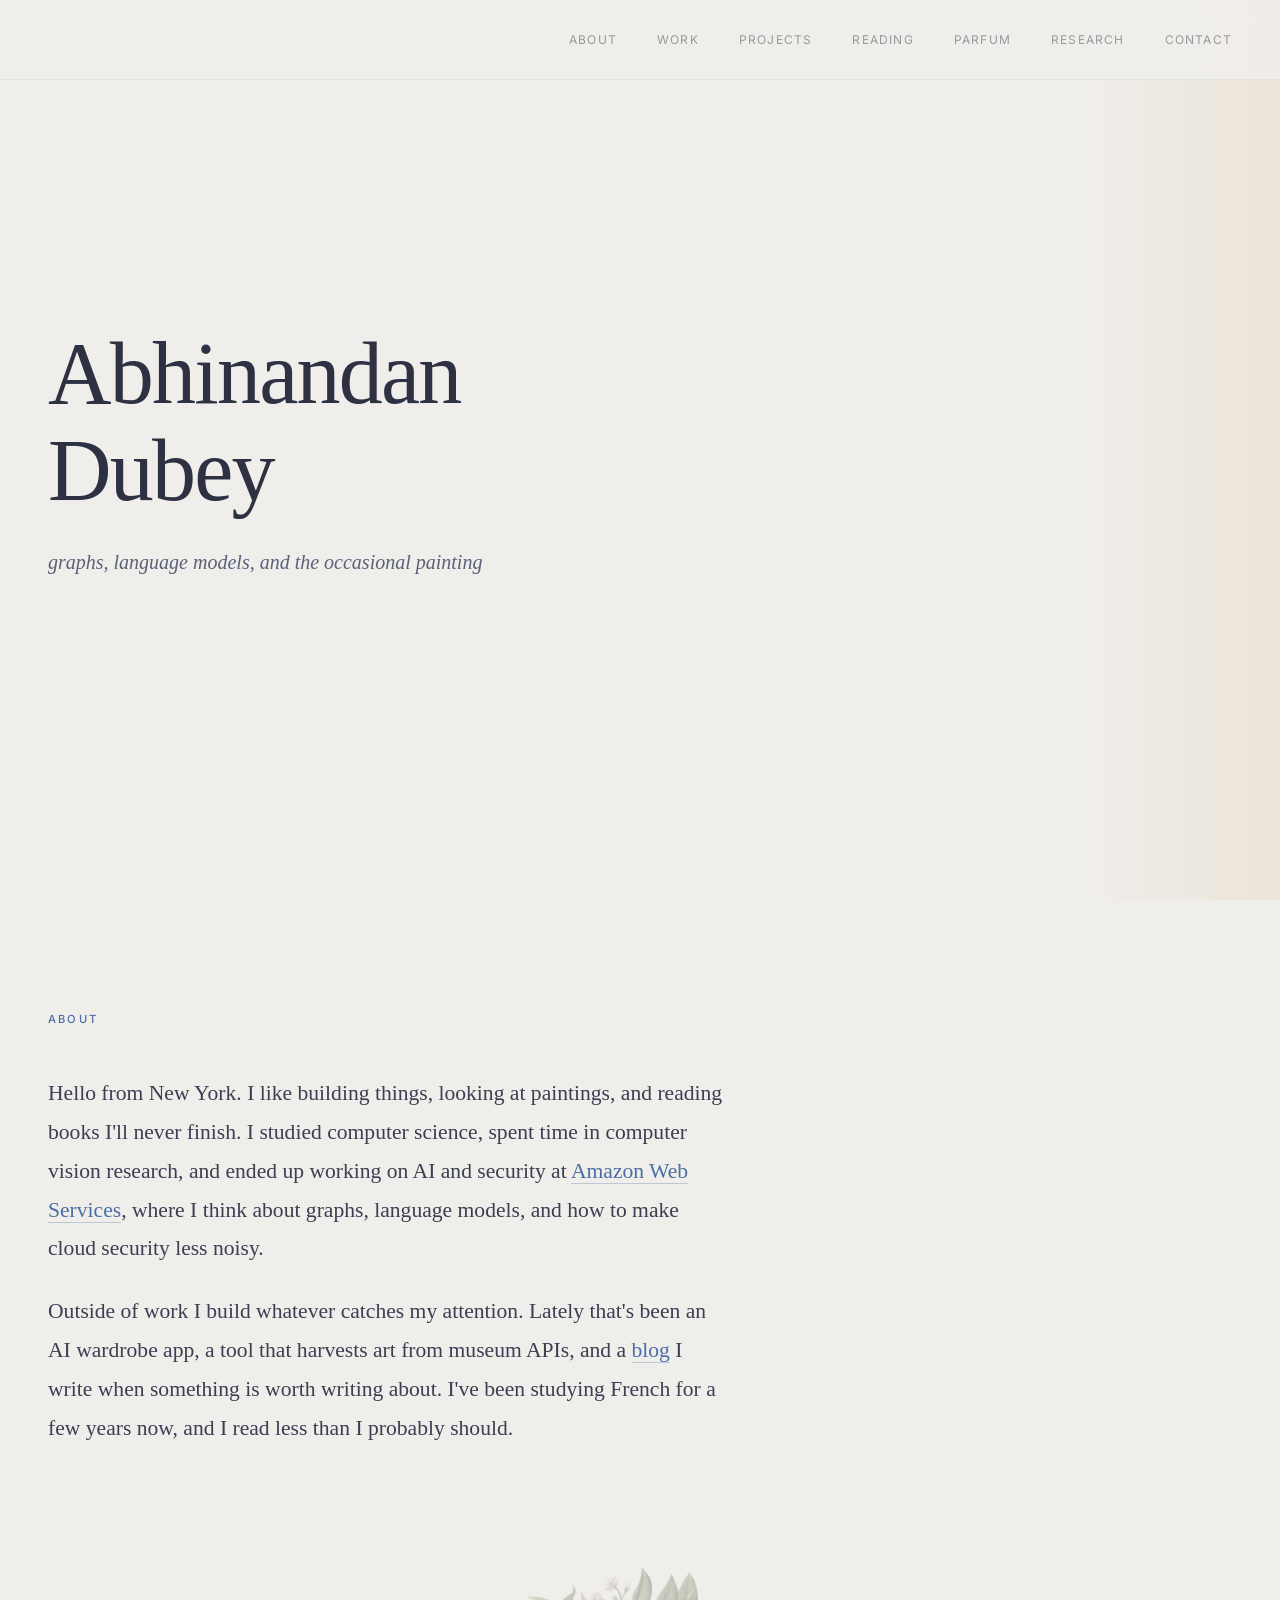
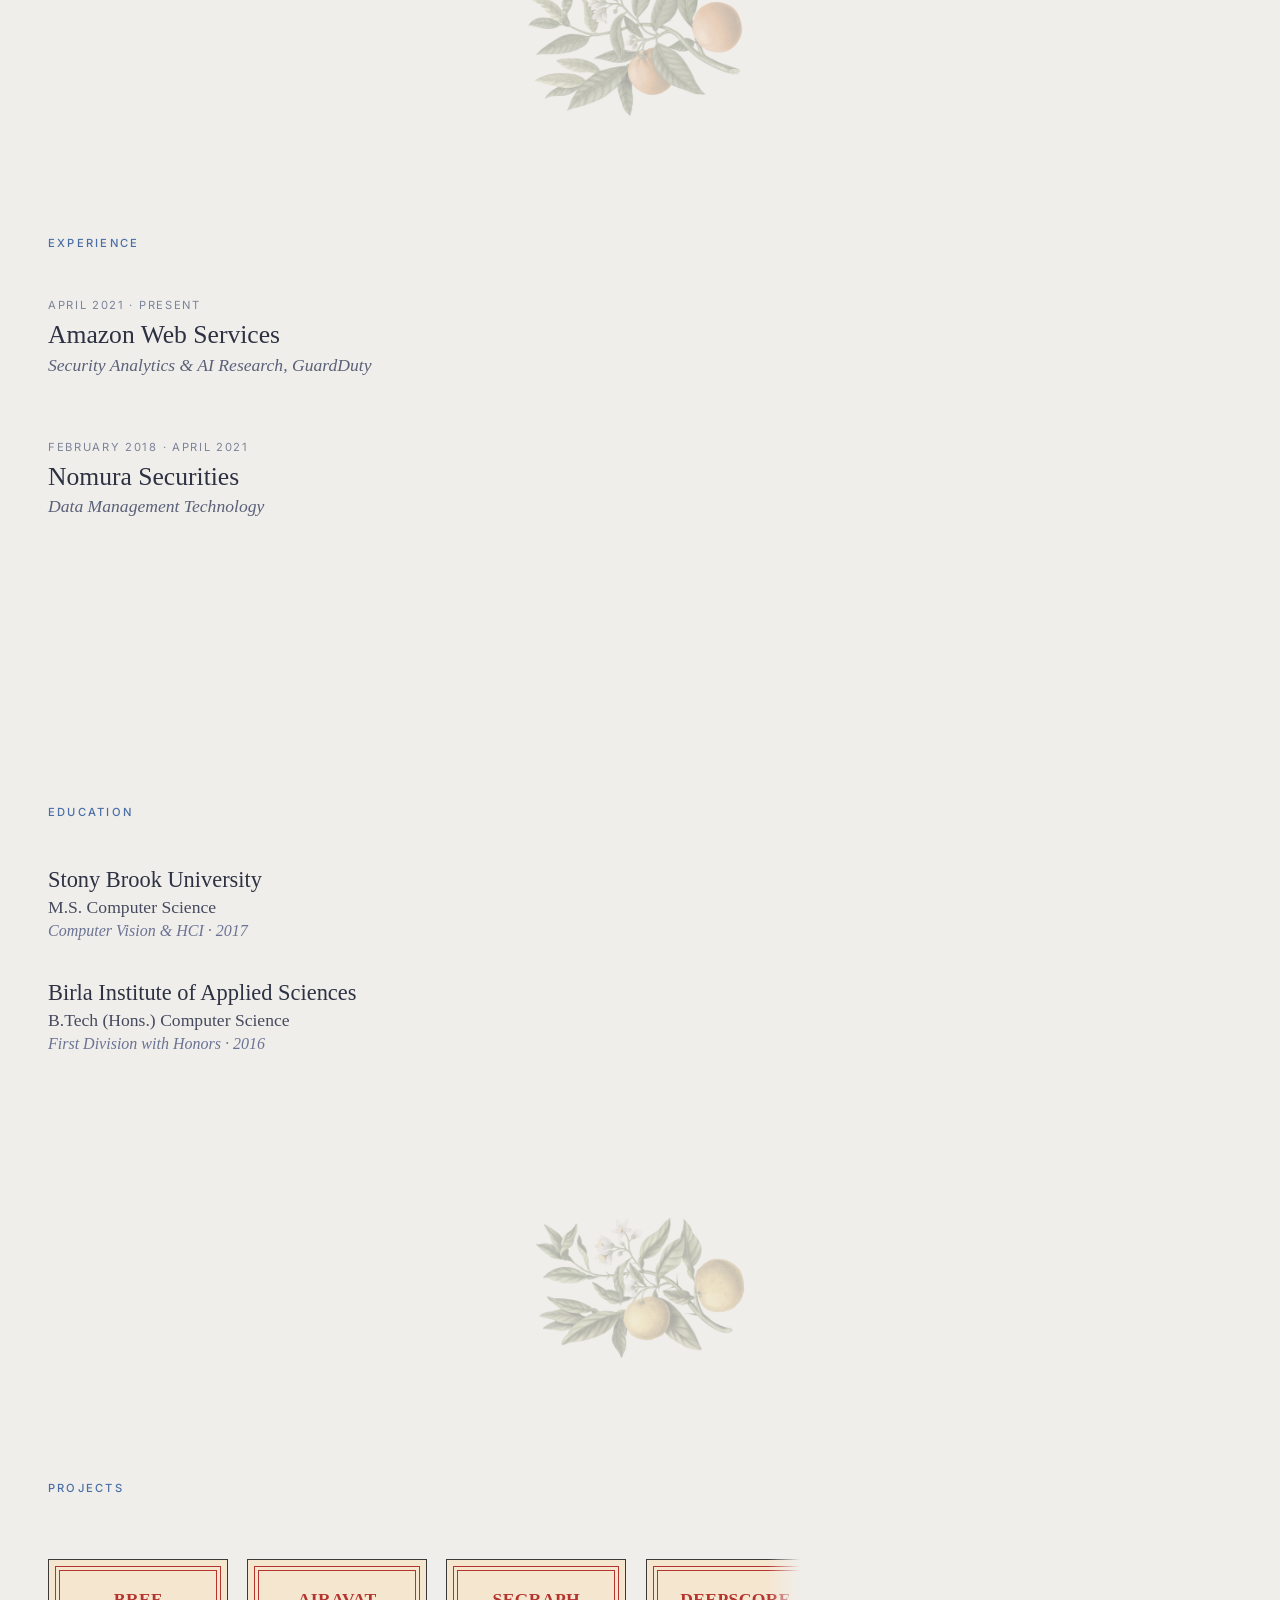
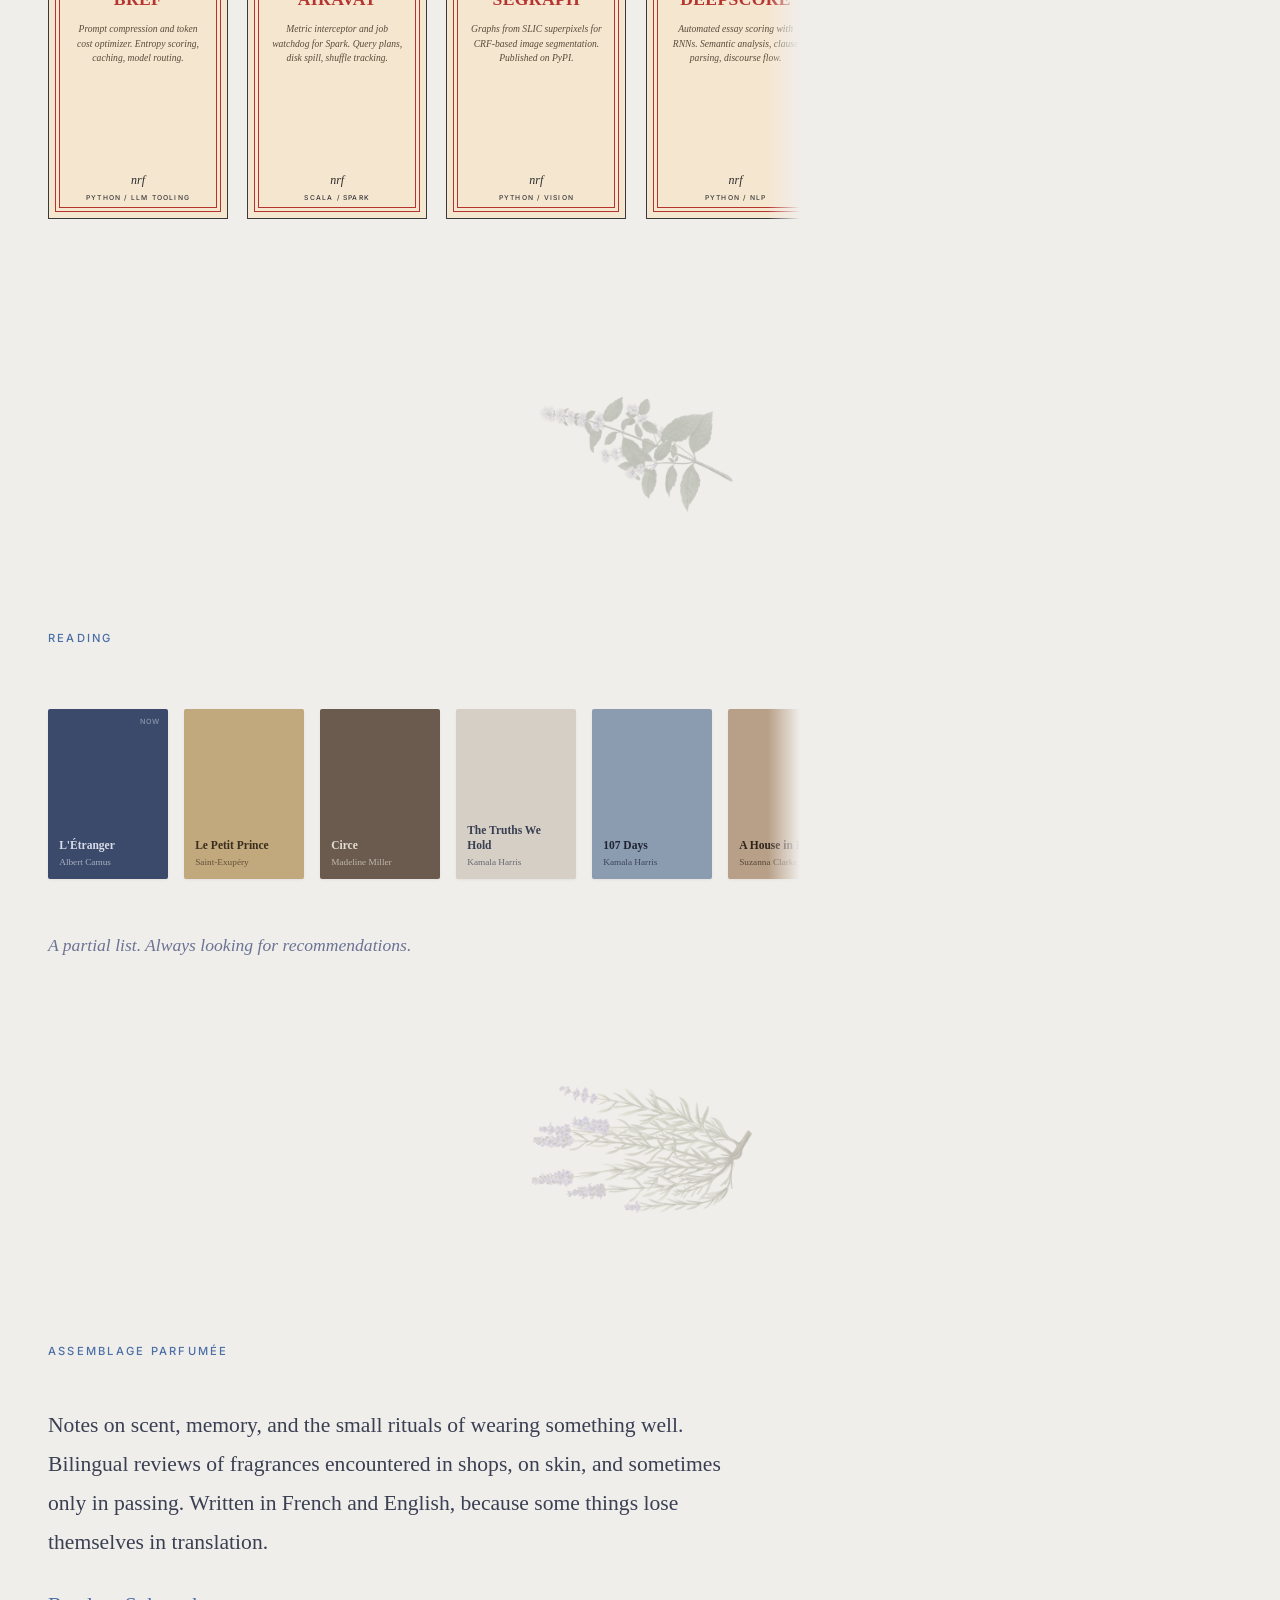
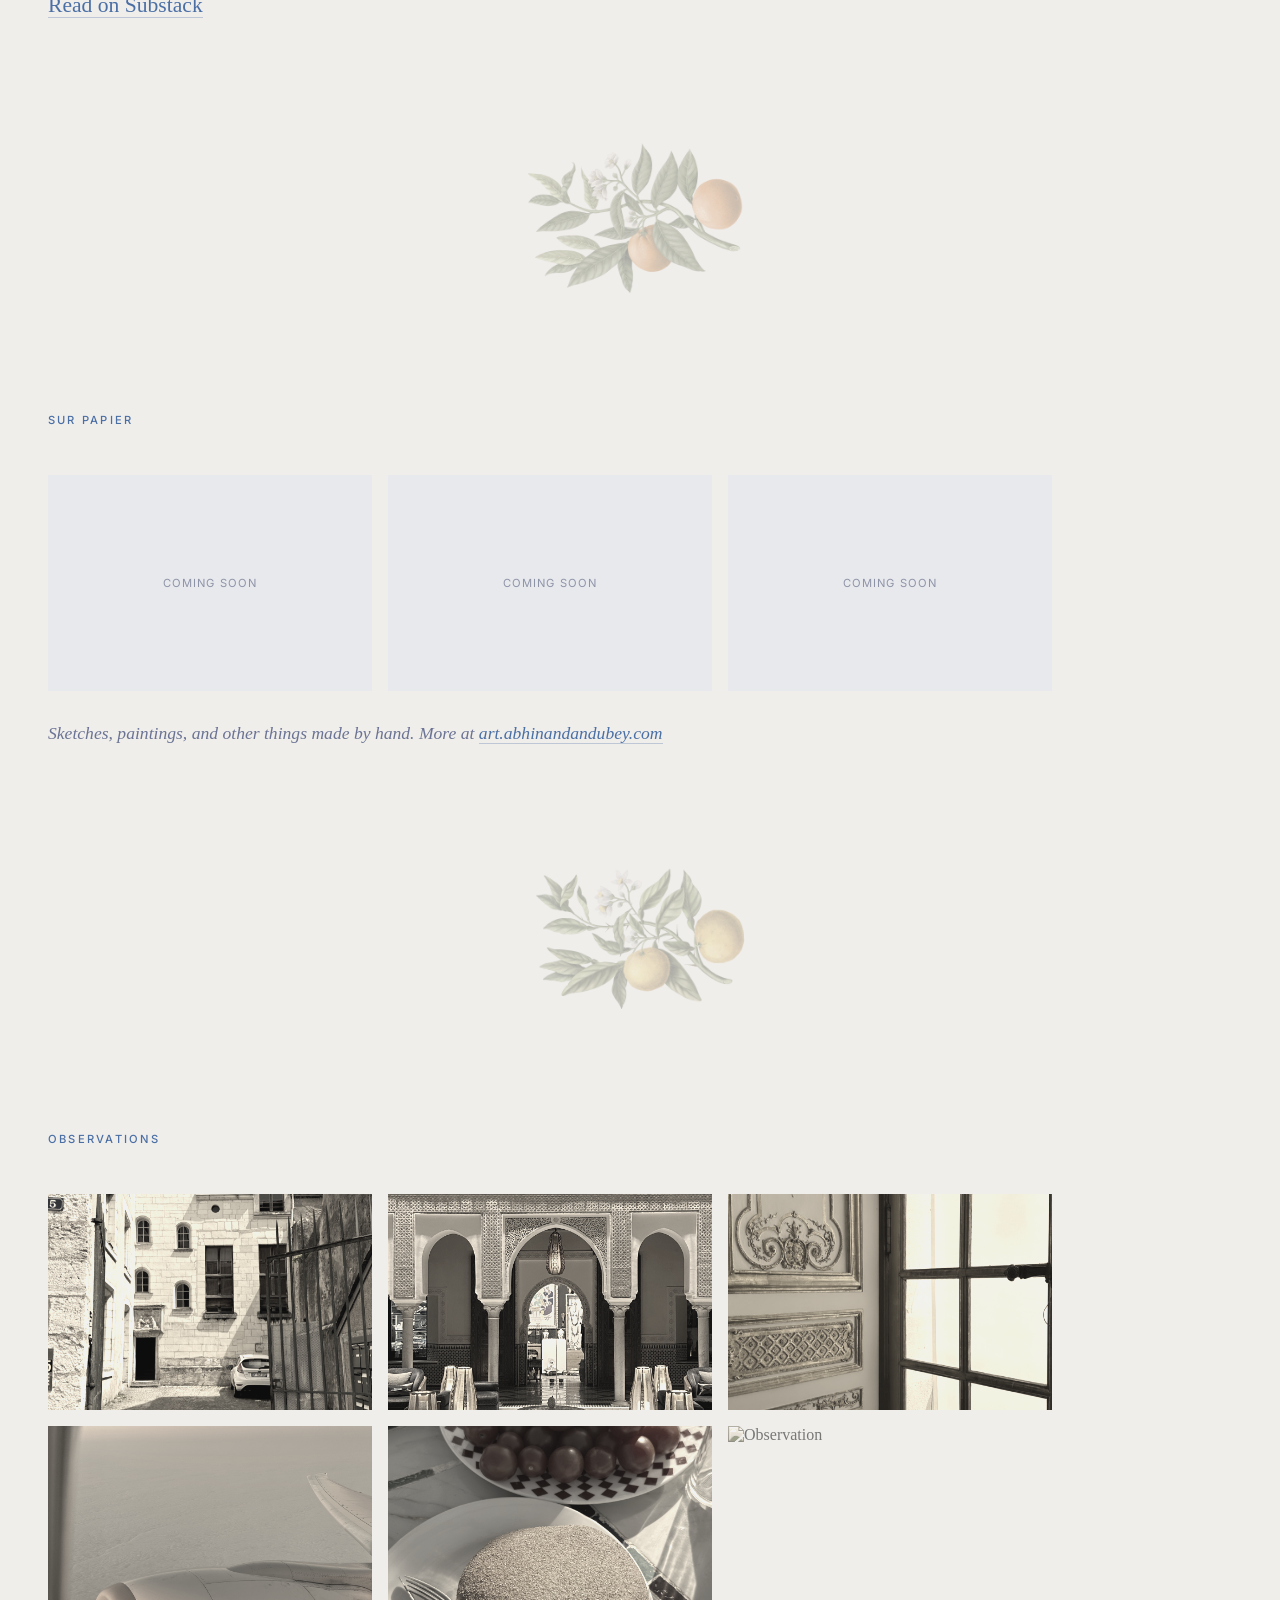
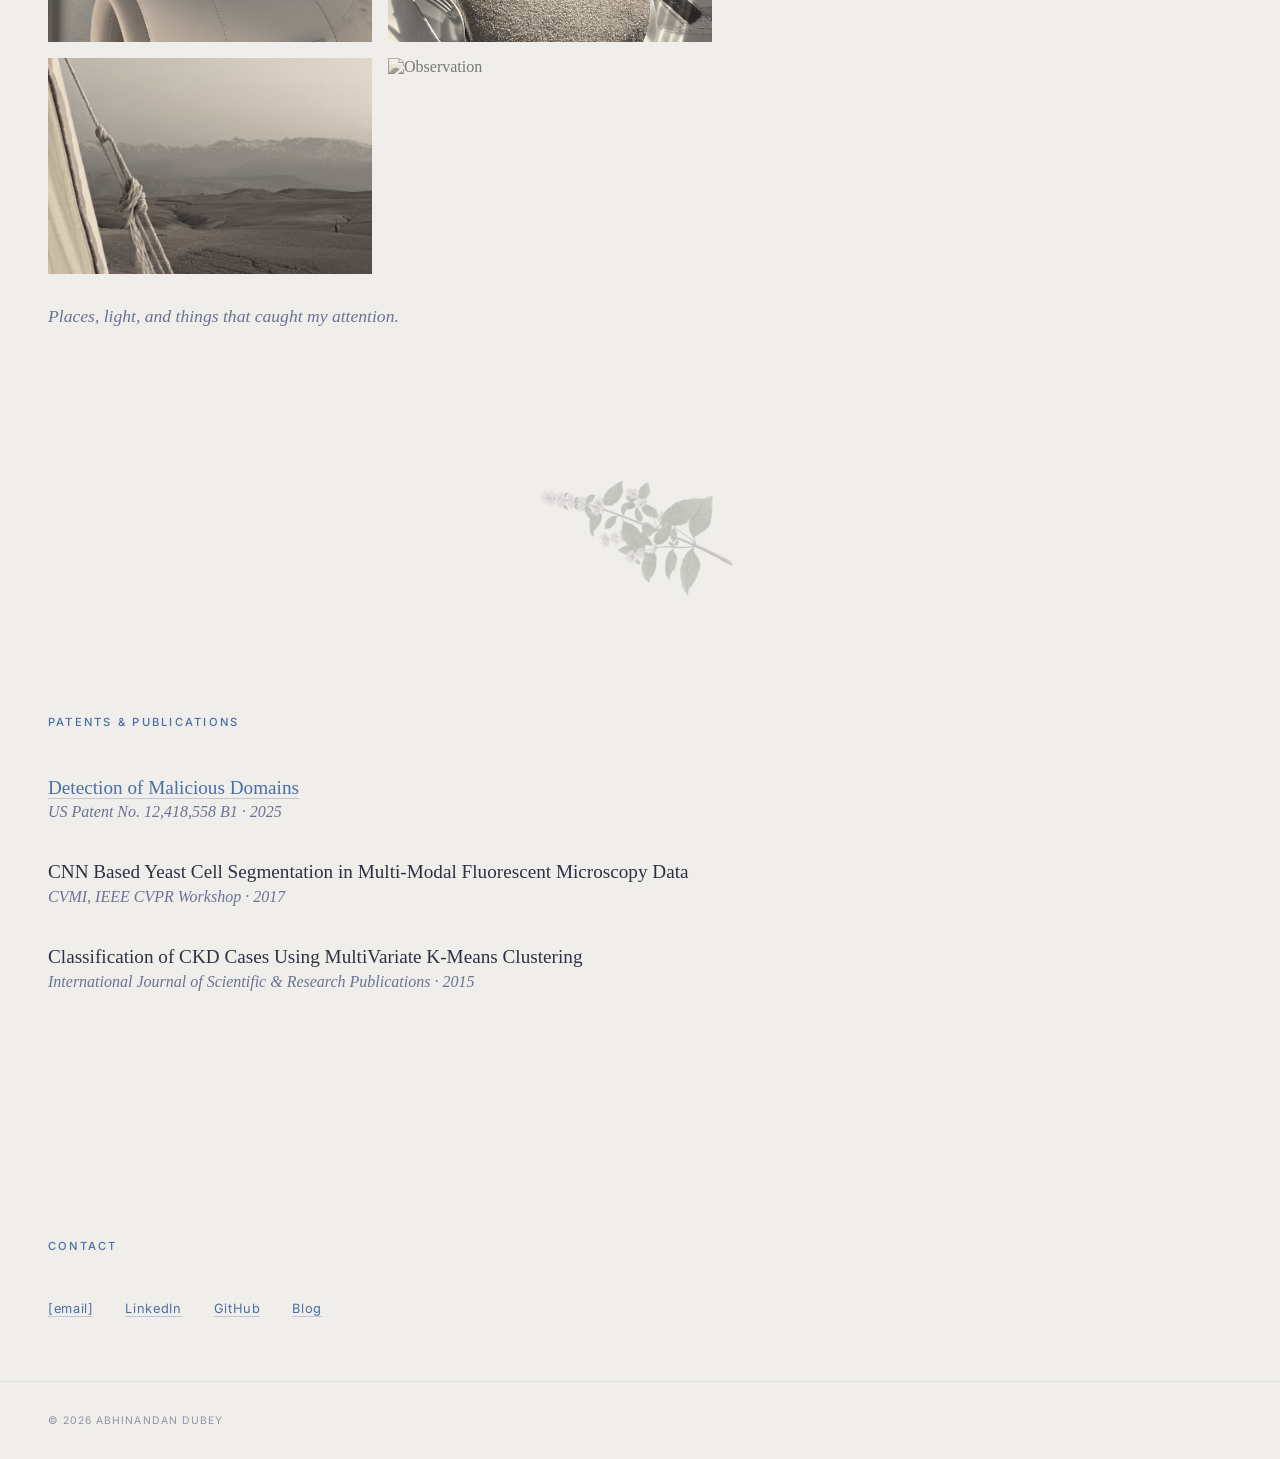
==== index.html @ 29d7b3a4 "Closer to Gallimard: warm parchment, double red rule, red serif title, nrf mark, remove alivcor text" ====
<!DOCTYPE html>
<html lang="en">
<head>
  <meta charset="UTF-8">
  <meta name="viewport" content="width=device-width, initial-scale=1.0">
  <title>Abhinandan Dubey</title>
  <link rel="preconnect" href="https://fonts.googleapis.com">
  <link rel="preconnect" href="https://fonts.gstatic.com" crossorigin>
  <link href="https://fonts.googleapis.com/css2?family=Inter:wght@300;400;500&display=swap" rel="stylesheet">
  <style>
    *, *::before, *::after { margin: 0; padding: 0; box-sizing: border-box; }
    html { font-size: 16px; scroll-behavior: smooth; }

    body {
      font-family: 'SabonLTStd', 'Sabon LT Pro', Georgia, serif;
      color: #2d3142;
      background: #f0eeeb;
      -webkit-font-smoothing: antialiased;
      overflow-x: hidden;
      position: relative;
    }
    /* Golden hour wash — thin warm strip on extreme right */
    body::after {
      content: '';
      position: fixed; top: 0; right: 0; bottom: 0;
      width: 15%;
      background: linear-gradient(to left, rgba(200, 150, 60, 0.1), transparent);
      pointer-events: none;
      z-index: 0;
    }

    ::selection { background: #4a6fa5; color: #f0eeeb; }

    a {
      color: #4a6fa5; text-decoration: none;
      border-bottom: 1px solid rgba(74, 111, 165, 0.3);
      transition: border-color 0.3s ease;
    }
    a:hover { border-color: #4a6fa5; }

    /* Nav */
    nav {
      position: fixed; top: 0; left: 0; right: 0; z-index: 100;
      padding: 2rem 3rem;
      display: flex; justify-content: flex-end; align-items: center;
      background: rgba(240, 238, 235, 0.92);
      backdrop-filter: blur(12px);
      -webkit-backdrop-filter: blur(12px);
      border-bottom: 1px solid rgba(160, 168, 184, 0.15);
    }
    nav .links {
      display: flex; gap: 2.5rem;
      font-family: 'Inter', sans-serif; font-size: 0.75rem;
      font-weight: 400; letter-spacing: 0.1em; text-transform: uppercase;
    }
    nav .links a { border: none; color: #2d3142; opacity: 0.45; transition: opacity 0.3s ease; }
    nav .links a:hover { opacity: 1; }

    /* Hero */
    .hero {
      min-height: 100vh;
      display: flex; flex-direction: column; justify-content: center;
      padding: 0 3rem; max-width: 900px;
    }
    .hero h1 {
      font-size: clamp(3rem, 7vw, 5.5rem); font-weight: 400;
      line-height: 1.1; letter-spacing: -0.02em; margin-bottom: 2rem;
    }
    .hero .subtitle {
      font-family: 'Inter', sans-serif; font-size: 0.8rem; font-weight: 400;
      letter-spacing: 0.15em; text-transform: uppercase; color: #4a6fa5; margin-bottom: 1rem;
    }
    .hero .tagline {
      font-style: italic; font-size: 1.25rem; color: #5a6178; font-weight: 400;
    }

    /* Sections */
    section { padding: 7rem 3rem; max-width: 800px; }
    section.full-width { max-width: 100%; }
    .section-label {
      font-family: 'Inter', sans-serif; font-size: 0.7rem; font-weight: 500;
      letter-spacing: 0.2em; text-transform: uppercase; color: #4a6fa5;
      margin-bottom: 3rem;
    }

    /* About */
    .about p { font-size: 1.35rem; line-height: 1.8; font-weight: 400; max-width: 680px; color: #3a3f52; }
    .about p + p { margin-top: 1.5rem; }
    .about a { color: #4a6fa5; }

    /* Experience */
    .experience-item { margin-bottom: 4rem; }
    .experience-item .period {
      font-family: 'Inter', sans-serif; font-size: 0.7rem;
      letter-spacing: 0.15em; text-transform: uppercase; color: #7c839a;
      font-weight: 400; margin-bottom: 0.5rem;
    }
    .experience-item h3 { font-size: 1.6rem; font-weight: 500; margin-bottom: 0.3rem; }
    .experience-item .role { font-style: italic; font-size: 1.1rem; color: #5a6178; font-weight: 400; }

    /* Education */
    .education-item { margin-bottom: 2.5rem; }
    .education-item h3 { font-size: 1.4rem; font-weight: 500; margin-bottom: 0.2rem; }
    .education-item .degree { font-size: 1.1rem; font-weight: 400; color: #454a5e; }
    .education-item .detail { font-style: italic; font-size: 1rem; color: #6b7394; font-weight: 400; margin-top: 0.3rem; }

    /* Projects — Gallimard shelf */
    .projects-shelf-wrapper {
      position: relative;
      overflow-x: auto;
      overflow-y: hidden;
      margin: 0 -3rem;
      padding: 0 3rem;
      scrollbar-width: none;
      -ms-overflow-style: none;
      mask-image: linear-gradient(to right, transparent, #000 2rem, #000 calc(100% - 2rem), transparent);
      -webkit-mask-image: linear-gradient(to right, transparent, #000 2rem, #000 calc(100% - 2rem), transparent);
      cursor: grab;
    }
    .projects-shelf-wrapper::-webkit-scrollbar { display: none; }
    .projects-shelf-wrapper:active { cursor: grabbing; }
    .projects-shelf {
      display: flex;
      gap: 1.2rem;
      padding: 1rem 0 1.5rem;
      width: max-content;
    }
    .galli-card {
      width: 180px;
      height: 260px;
      background: #f5e6d0;
      border: 1.5px solid #3a3a3a;
      position: relative;
      display: flex;
      flex-direction: column;
      align-items: center;
      text-align: center;
      padding: 0;
      flex-shrink: 0;
      transition: transform 0.35s ease, box-shadow 0.35s ease;
      cursor: pointer;
    }
    /* Double red rule inside the black border */
    .galli-card::before {
      content: '';
      position: absolute;
      top: 6px; right: 6px; bottom: 6px; left: 6px;
      border: 1.5px solid #b5342e;
      pointer-events: none;
    }
    .galli-card::after {
      content: '';
      position: absolute;
      top: 10px; right: 10px; bottom: 10px; left: 10px;
      border: 0.75px solid #b5342e;
      pointer-events: none;
    }
    .galli-card:hover {
      transform: translateY(-4px);
      box-shadow: 0 6px 18px rgba(0,0,0,0.08);
    }
    .galli-card .gc-inner {
      position: relative;
      z-index: 1;
      display: flex;
      flex-direction: column;
      align-items: center;
      padding: 1.8rem 1rem 0;
      flex: 1;
    }
    .galli-card .gc-title {
      font-family: 'SabonLTStd', 'Sabon LT Pro', Georgia, serif;
      font-size: 1.1rem;
      font-weight: 700;
      line-height: 1.25;
      color: #b5342e;
      text-transform: uppercase;
      letter-spacing: 0.02em;
      margin-bottom: 0.7rem;
    }
    .galli-card .gc-title a {
      color: #b5342e;
      border: none;
      transition: color 0.3s ease;
    }
    .galli-card:hover .gc-title a { color: #8b2720; }
    .galli-card .gc-desc {
      font-family: 'SabonLTStd', 'Sabon LT Pro', Georgia, serif;
      font-size: 0.6rem;
      font-style: italic;
      line-height: 1.5;
      color: #5a4a3a;
      font-weight: 400;
      max-width: 135px;
    }
    .galli-card .gc-bottom {
      position: absolute;
      bottom: 16px;
      left: 0;
      right: 0;
      display: flex;
      flex-direction: column;
      align-items: center;
      gap: 0.35rem;
    }
    .galli-card .gc-nrf {
      font-family: 'SabonLTStd', 'Sabon LT Pro', Georgia, serif;
      font-size: 0.75rem;
      font-style: italic;
      font-weight: 400;
      color: #2d2d2d;
      letter-spacing: 0;
    }
    .galli-card .gc-domain {
      font-family: 'Inter', sans-serif;
      font-size: 0.42rem;
      font-weight: 500;
      letter-spacing: 0.18em;
      text-transform: uppercase;
      color: #3a3a3a;
    }

    /* Reading — horizontal book covers */
    .reading-shelf-wrapper {
      position: relative;
      overflow-x: auto;
      overflow-y: hidden;
      margin: 0 -3rem;
      padding: 0 3rem;
      scrollbar-width: none;
      -ms-overflow-style: none;
      mask-image: linear-gradient(to right, transparent, #000 2rem, #000 calc(100% - 2rem), transparent);
      -webkit-mask-image: linear-gradient(to right, transparent, #000 2rem, #000 calc(100% - 2rem), transparent);
      cursor: grab;
    }
    .reading-shelf-wrapper::-webkit-scrollbar { display: none; }
    .reading-shelf-wrapper:active { cursor: grabbing; }
    .reading-shelf {
      display: flex;
      gap: 1rem;
      padding: 1rem 0 1.5rem;
      width: max-content;
    }
    .book-cover {
      width: 120px;
      height: 170px;
      border-radius: 2px;
      display: flex;
      flex-direction: column;
      justify-content: flex-end;
      padding: 0.8rem 0.7rem;
      flex-shrink: 0;
      transition: transform 0.35s ease, box-shadow 0.35s ease;
      position: relative;
      overflow: hidden;
      box-shadow: 0 1px 3px rgba(0,0,0,0.06);
    }
    .book-cover:hover {
      transform: translateY(-4px);
      box-shadow: 0 6px 16px rgba(0,0,0,0.08);
    }
    .book-cover .cover-title {
      font-size: 0.72rem;
      font-weight: 600;
      line-height: 1.3;
      color: inherit;
    }
    .book-cover .cover-author {
      font-size: 0.58rem;
      font-weight: 400;
      margin-top: 0.25rem;
      opacity: 0.7;
      color: inherit;
    }
    .book-cover .cover-tag {
      font-family: 'Inter', sans-serif;
      font-size: 0.45rem;
      font-weight: 500;
      letter-spacing: 0.1em;
      text-transform: uppercase;
      position: absolute;
      top: 0.5rem;
      right: 0.5rem;
      opacity: 0.5;
      color: inherit;
    }

    /* Visual sections */
    .visual-section { padding: 7rem 3rem; max-width: 1100px; }
    .visual-grid {
      display: grid; grid-template-columns: repeat(3, 1fr); gap: 1rem;
    }
    .visual-grid .placeholder {
      aspect-ratio: 3/2;
      background: #e8e9ed;
      display: flex; align-items: center; justify-content: center;
      font-family: 'Inter', sans-serif; font-size: 0.7rem;
      color: #8e94a8; letter-spacing: 0.1em; text-transform: uppercase;
    }
    .visual-grid img {
      width: 100%; aspect-ratio: 3/2;
      object-fit: cover;
      display: block;
      filter: saturate(0.15) sepia(0.25) brightness(1.05) contrast(0.9);
      transition: filter 0.5s ease, transform 0.5s ease;
      cursor: pointer;
    }
    .visual-grid img:hover {
      filter: saturate(1) sepia(0) brightness(1) contrast(1);
      transform: scale(1.02);
    }
    .visual-grid a {
      border: none; display: block; overflow: hidden;
    }
    .visual-note {
      margin-top: 2rem;
      font-size: 1.1rem; font-style: italic; color: #6b7394; font-weight: 400;
    }

    /* Divider — botanical illustration */
    .ornament {
      display: flex; justify-content: center; align-items: center;
      padding: 0 3rem;
      margin: -3rem 0;
    }
    .ornament img {
      height: 260px; width: auto;
      opacity: 0.3;
      pointer-events: none;
      filter: sepia(0.15) saturate(0.7);
    }

    /* Publications */
    .pub-item { margin-bottom: 2.5rem; }
    .pub-item h3 { font-size: 1.2rem; font-weight: 500; margin-bottom: 0.3rem; }
    .pub-item .venue { font-style: italic; font-size: 1rem; color: #6b7394; font-weight: 400; }

    /* Contact */
    .contact { padding: 6rem 3rem 4rem; max-width: 800px; }
    .contact-links {
      display: flex; flex-wrap: wrap; gap: 2rem;
      font-family: 'Inter', sans-serif; font-size: 0.8rem;
      font-weight: 400; letter-spacing: 0.05em;
    }

    footer {
      padding: 2rem 3rem;
      font-family: 'Inter', sans-serif; font-size: 0.65rem;
      color: #8e94a8; letter-spacing: 0.1em; text-transform: uppercase;
      border-top: 1px solid rgba(74, 111, 165, 0.12);
    }

    /* Responsive */
    @media (max-width: 700px) {
      nav { padding: 1.5rem 1.5rem; }
      nav .links { gap: 1.5rem; font-size: 0.65rem; }
      .hero { padding: 0 1.5rem; }
      section, .contact, .visual-section { padding: 5rem 1.5rem; }
      .reading-shelf-wrapper { margin: 0 -1.5rem; padding: 0 1.5rem; }
      .book-cover { width: 105px; height: 150px; padding: 0.6rem 0.55rem; }
      .book-cover .cover-title { font-size: 0.65rem; }
      .book-cover .cover-author { font-size: 0.52rem; }
      .visual-grid { grid-template-columns: 1fr 1fr; }
      .projects-shelf-wrapper { margin: 0 -1.5rem; padding: 0 1.5rem; }
      .galli-card { width: 155px; height: 228px; }
      .galli-card .gc-title { font-size: 0.95rem; }
      .galli-card .gc-desc { font-size: 0.54rem; }
      footer { padding: 2rem 1.5rem; }
      .ornament { padding: 0 1.5rem; margin: -2rem 0; }
      .ornament img { height: 180px; }
    }
  </style>
</head>
<body>

  <nav>
    <div class="links">
      <a href="#about">About</a>
      <a href="#work">Work</a>
      <a href="#projects">Projects</a>
      <a href="#reading">Reading</a>
      <a href="#parfum">Parfum</a>
      <a href="#research">Research</a>
      <a href="#contact">Contact</a>
    </div>
  </nav>

  <div class="hero">
    <h1>Abhinandan<br>Dubey</h1>
    <p class="tagline">graphs, language models, and the occasional painting</p>
  </div>

  <section id="about" class="about">
    <div class="section-label">About</div>
    <p>Hello from New York. I like building things, looking at paintings, and reading books I'll never finish. I studied computer science, spent time in computer vision research, and ended up working on AI and security at <a href="https://aws.amazon.com/">Amazon Web Services</a>, where I think about graphs, language models, and how to make cloud security less noisy.</p>
    <p>Outside of work I build whatever catches my attention. Lately that's been an AI wardrobe app, a tool that harvests art from museum APIs, and a <a href="https://abhinandandubey.github.io">blog</a> I write when something is worth writing about. I've been studying French for a few years now, and I read less than I probably should.</p>
  </section>

  <div class="ornament"><img src="assets/botanical-orange.png" alt=""></div>

  <section id="work">
    <div class="section-label">Experience</div>
    <div class="experience-item">
      <div class="period">April 2021 · Present</div>
      <h3>Amazon Web Services</h3>
      <p class="role">Security Analytics &amp; AI Research, GuardDuty</p>
    </div>
    <div class="experience-item">
      <div class="period">February 2018 · April 2021</div>
      <h3>Nomura Securities</h3>
      <p class="role">Data Management Technology</p>
    </div>
  </section>

  <section>
    <div class="section-label">Education</div>
    <div class="education-item">
      <h3>Stony Brook University</h3>
      <p class="degree">M.S. Computer Science</p>
      <p class="detail">Computer Vision &amp; HCI · 2017</p>
    </div>
    <div class="education-item">
      <h3>Birla Institute of Applied Sciences</h3>
      <p class="degree">B.Tech (Hons.) Computer Science</p>
      <p class="detail">First Division with Honors · 2016</p>
    </div>
  </section>

  <div class="ornament"><img src="assets/botanical-yuzu.png" alt=""></div>

  <section id="projects">
    <div class="section-label">Projects</div>

    <div class="projects-shelf-wrapper" id="projectsShelf">
      <div class="projects-shelf">

        <div class="galli-card">
          <div class="gc-inner">
            <div class="gc-title"><a href="https://github.com/alivcor/bref">Bref</a></div>
            <p class="gc-desc">Prompt compression and token cost optimizer. Entropy scoring, caching, model routing.</p>
          </div>
          <div class="gc-bottom">
            <span class="gc-nrf">nrf</span>
            <span class="gc-domain">Python / LLM Tooling</span>
          </div>
        </div>

        <div class="galli-card">
          <div class="gc-inner">
            <div class="gc-title"><a href="https://github.com/alivcor/airavat">Airavat</a></div>
            <p class="gc-desc">Metric interceptor and job watchdog for Spark. Query plans, disk spill, shuffle tracking.</p>
          </div>
          <div class="gc-bottom">
            <span class="gc-nrf">nrf</span>
            <span class="gc-domain">Scala / Spark</span>
          </div>
        </div>

        <div class="galli-card">
          <div class="gc-inner">
            <div class="gc-title"><a href="https://github.com/alivcor/segraph">Segraph</a></div>
            <p class="gc-desc">Graphs from SLIC superpixels for CRF-based image segmentation. Published on PyPI.</p>
          </div>
          <div class="gc-bottom">
            <span class="gc-nrf">nrf</span>
            <span class="gc-domain">Python / Vision</span>
          </div>
        </div>

        <div class="galli-card">
          <div class="gc-inner">
            <div class="gc-title"><a href="https://github.com/alivcor/aes">DeepScore</a></div>
            <p class="gc-desc">Automated essay scoring with RNNs. Semantic analysis, clause parsing, discourse flow.</p>
          </div>
          <div class="gc-bottom">
            <span class="gc-nrf">nrf</span>
            <span class="gc-domain">Python / NLP</span>
          </div>
        </div>

        <div class="galli-card">
          <div class="gc-inner">
            <div class="gc-title"><a href="https://github.com/alivcor/SMORK">SMOTE for Spark</a></div>
            <p class="gc-desc">Synthetic minority over-sampling for SparkML. Class imbalance at distributed scale.</p>
          </div>
          <div class="gc-bottom">
            <span class="gc-nrf">nrf</span>
            <span class="gc-domain">Scala / ML</span>
          </div>
        </div>

        <div class="galli-card">
          <div class="gc-inner">
            <div class="gc-title"><a href="https://github.com/alivcor/delacroix">Delacroix</a></div>
            <p class="gc-desc">Harvests openly licensed artwork from the Louvre, the Met, the Art Institute, the Rijksmuseum.</p>
          </div>
          <div class="gc-bottom">
            <span class="gc-nrf">nrf</span>
            <span class="gc-domain">Python / Art</span>
          </div>
        </div>

        <div class="galli-card">
          <div class="gc-inner">
            <div class="gc-title">Nomade</div>
            <p class="gc-desc">Language-learning app. Share text, extract vocabulary, quiz yourself. Dark editorial aesthetic.</p>
          </div>
          <div class="gc-bottom">
            <span class="gc-nrf">nrf</span>
            <span class="gc-domain">iOS / SwiftUI</span>
          </div>
        </div>

        <div class="galli-card">
          <div class="gc-inner">
            <div class="gc-title">Ligne</div>
            <p class="gc-desc">AI wardrobe app. Scan clothes, get descriptions, generate outfits. Minimal interface.</p>
          </div>
          <div class="gc-bottom">
            <span class="gc-nrf">nrf</span>
            <span class="gc-domain">iOS / Vision</span>
          </div>
        </div>

        <div class="galli-card">
          <div class="gc-inner">
            <div class="gc-title">FusePod</div>
            <p class="gc-desc">RNA world simulator. Nucleotides bond and form compounds in a procedurally generated biome.</p>
          </div>
          <div class="gc-bottom">
            <span class="gc-nrf">nrf</span>
            <span class="gc-domain">Python / Biology</span>
          </div>
        </div>

        <div class="galli-card">
          <div class="gc-inner">
            <div class="gc-title"><a href="https://github.com/alivcor/torque">Torque</a></div>
            <p class="gc-desc">Serialize Spark DataFrames to and from Avro. A bridge between two serialization worlds.</p>
          </div>
          <div class="gc-bottom">
            <span class="gc-nrf">nrf</span>
            <span class="gc-domain">Scala / Avro</span>
          </div>
        </div>

        <div class="galli-card">
          <div class="gc-inner">
            <div class="gc-title">En Français</div>
            <p class="gc-desc">Daily French exercises to your inbox. Translation drills, vocabulary, text extracts. Runs for $0.</p>
          </div>
          <div class="gc-bottom">
            <span class="gc-nrf">nrf</span>
            <span class="gc-domain">Python / Lambda</span>
          </div>
        </div>

        <div class="galli-card">
          <div class="gc-inner">
            <div class="gc-title"><a href="adaptive-malware-detection-few-shot-learning.pdf">Adaptive Malware Detection</a></div>
            <p class="gc-desc">Few-shot learning for classifying malicious HTTP traffic. Fine-tuned BERT on CTU-13.</p>
          </div>
          <div class="gc-bottom">
            <span class="gc-nrf">nrf</span>
            <span class="gc-domain">Python / Security</span>
          </div>
        </div>

        <div class="galli-card">
          <div class="gc-inner">
            <div class="gc-title">Graph ML</div>
            <p class="gc-desc">Node classification, link prediction, graph clustering. GAT, GraphSAGE on CORA and ogbn-arxiv.</p>
          </div>
          <div class="gc-bottom">
            <span class="gc-nrf">nrf</span>
            <span class="gc-domain">Python / GNNs</span>
          </div>
        </div>

      </div>
    </div>
  </section>

  <div class="ornament"><img src="assets/botanical-mint.png" alt=""></div>

  <section id="reading">
    <div class="section-label">Reading</div>
    <div class="reading-shelf-wrapper" id="shelfWrapper">
      <div class="reading-shelf">
        <div class="book-cover" style="background:#3b4a6b;color:#d8dce8;">
          <span class="cover-tag">now</span>
          <span class="cover-title">L'Étranger</span>
          <span class="cover-author">Albert Camus</span>
        </div>
        <div class="book-cover" style="background:#c2a87d;color:#3a2e1e;">
          <span class="cover-title">Le Petit Prince</span>
          <span class="cover-author">Saint-Exupéry</span>
        </div>
        <div class="book-cover" style="background:#6b5b4e;color:#e4ddd5;">
          <span class="cover-title">Circe</span>
          <span class="cover-author">Madeline Miller</span>
        </div>
        <div class="book-cover" style="background:#d5cfc5;color:#3a3f52;">
          <span class="cover-title">The Truths We Hold</span>
          <span class="cover-author">Kamala Harris</span>
        </div>
        <div class="book-cover" style="background:#8b9bb0;color:#1e2433;">
          <span class="cover-title">107 Days</span>
          <span class="cover-author">Kamala Harris</span>
        </div>
        <div class="book-cover" style="background:#b8a088;color:#2e2218;">
          <span class="cover-title">A House in Fez</span>
          <span class="cover-author">Suzanna Clarke</span>
        </div>
        <div class="book-cover" style="background:#4a5e4a;color:#d4ddd0;">
          <span class="cover-title">De la Terre à la Lune</span>
          <span class="cover-author">Jules Verne</span>
        </div>
        <div class="book-cover" style="background:#2d3142;color:#c8cad4;">
          <span class="cover-title">Zero</span>
          <span class="cover-author">Charles Seife</span>
        </div>
        <div class="book-cover" style="background:#a0887a;color:#f0ebe4;">
          <span class="cover-title">The Miraculous True History of Nomi Ali</span>
          <span class="cover-author">Uzma Aslam Khan</span>
        </div>
        <div class="book-cover" style="background:#5a6178;color:#e0e1e8;">
          <span class="cover-title">Principles</span>
          <span class="cover-author">Ray Dalio</span>
        </div>
        <div class="book-cover" style="background:#7a8b6e;color:#1e2618;">
          <span class="cover-title">The Life We Bury</span>
          <span class="cover-author">Allen Eskens</span>
        </div>
        <div class="book-cover" style="background:#e0d8cc;color:#3a3530;">
          <span class="cover-title">Hum</span>
          <span class="cover-author">Helen Phillips</span>
        </div>
        <div class="book-cover" style="background:#6b5f7a;color:#ddd6e8;">
          <span class="cover-title">Lettres à Yves</span>
          <span class="cover-author">Pierre Bergé</span>
        </div>
        <div class="book-cover" style="background:#3e3e3e;color:#c8c4be;">
          <span class="cover-title">Notes from Underground</span>
          <span class="cover-author">Dostoevsky</span>
        </div>
        <div class="book-cover" style="background:#8a7e6a;color:#f0ece4;">
          <span class="cover-title">All the Light We Cannot See</span>
          <span class="cover-author">Anthony Doerr</span>
        </div>
        <div class="book-cover" style="background:#4a6fa5;color:#e0e8f0;">
          <span class="cover-title">Giovanni's Room</span>
          <span class="cover-author">James Baldwin</span>
        </div>
        <div class="book-cover" style="background:#c4b8a0;color:#2e2a22;">
          <span class="cover-tag">next</span>
          <span class="cover-title">The Emperor of Gladness</span>
          <span class="cover-author">Ocean Vuong</span>
        </div>
        <div class="book-cover" style="background:#5e7080;color:#dce2e8;">
          <span class="cover-tag">next</span>
          <span class="cover-title">Co-Intelligence</span>
          <span class="cover-author">Ethan Mollick</span>
        </div>
        <div class="book-cover" style="background:#c9a0a0;color:#3a2020;">
          <span class="cover-tag">next</span>
          <span class="cover-title">Bonjour Tristesse</span>
          <span class="cover-author">Françoise Sagan</span>
        </div>
        <div class="book-cover" style="background:#7c839a;color:#e8e8f0;">
          <span class="cover-tag">next</span>
          <span class="cover-title">Classification Struggles</span>
          <span class="cover-author">Pierre Bourdieu</span>
        </div>
      </div>
    </div>
    <p class="visual-note">A partial list. Always looking for recommendations.</p>
  </section>

  <div class="ornament"><img src="assets/botanical-lavender.png" alt=""></div>

  <section id="parfum" class="about">
    <div class="section-label">Assemblage Parfumée</div>
    <p>Notes on scent, memory, and the small rituals of wearing something well. Bilingual reviews of fragrances encountered in shops, on skin, and sometimes only in passing. Written in French and English, because some things lose themselves in translation.</p>
    <p style="margin-top: 1.5rem;"><a href="https://assemblageparfume.substack.com/">Read on Substack</a></p>
  </section>

  <div class="ornament"><img src="assets/botanical-orange.png" alt=""></div>

  <div class="visual-section" id="sur-papier">
    <div class="section-label">Sur Papier</div>
    <div class="visual-grid">
      <div class="placeholder">coming soon</div>
      <div class="placeholder">coming soon</div>
      <div class="placeholder">coming soon</div>
    </div>
    <p class="visual-note">Sketches, paintings, and other things made by hand. More at <a href="https://art.abhinandandubey.com">art.abhinandandubey.com</a></p>
  </div>

  <div class="ornament"><img src="assets/botanical-yuzu.png" alt=""></div>

  <div class="visual-section" id="observations">
    <div class="section-label">Observations</div>
    <div class="visual-grid">
      <a href="assets/190069FD-DC7B-4118-8F07-04B0C645D918.JPG" target="_blank"><img src="assets/190069FD-DC7B-4118-8F07-04B0C645D918.JPG" alt="Observation"></a>
      <a href="assets/5A7CF3CD-DBDA-4537-BB18-4C19B98D8551.JPG" target="_blank"><img src="assets/5A7CF3CD-DBDA-4537-BB18-4C19B98D8551.JPG" alt="Observation"></a>
      <a href="assets/9801F3FA-0A15-4A16-A87E-5E0BDBCA9C42.JPG" target="_blank"><img src="assets/9801F3FA-0A15-4A16-A87E-5E0BDBCA9C42.JPG" alt="Observation"></a>
      <a href="assets/IMG_0506.JPG" target="_blank"><img src="assets/IMG_0506.JPG" alt="Observation"></a>
      <a href="assets/IMG_6045.JPG" target="_blank"><img src="assets/IMG_6045.JPG" alt="Observation"></a>
      <a href="assets/IMG_6211.JPG" target="_blank"><img src="assets/IMG_6211.JPG" alt="Observation"></a>
      <a href="assets/IMG_7922.JPG" target="_blank"><img src="assets/IMG_7922.JPG" alt="Observation"></a>
      <a href="assets/IMG_8990.jpg" target="_blank"><img src="assets/IMG_8990.jpg" alt="Observation"></a>
    </div>
    <p class="visual-note">Places, light, and things that caught my attention.</p>
  </div>

  <div class="ornament"><img src="assets/botanical-mint.png" alt=""></div>

  <section id="research">
    <div class="section-label">Patents &amp; Publications</div>
    <div class="pub-item">
      <h3><a href="https://image-ppubs.uspto.gov/dirsearch-public/print/downloadPdf/12418558">Detection of Malicious Domains</a></h3>
      <p class="venue">US Patent No. 12,418,558 B1 · 2025</p>
    </div>
    <div class="pub-item">
      <h3>CNN Based Yeast Cell Segmentation in Multi-Modal Fluorescent Microscopy Data</h3>
      <p class="venue">CVMI, IEEE CVPR Workshop · 2017</p>
    </div>
    <div class="pub-item">
      <h3>Classification of CKD Cases Using MultiVariate K-Means Clustering</h3>
      <p class="venue">International Journal of Scientific &amp; Research Publications · 2015</p>
    </div>
  </section>

  <div id="contact" class="contact">
    <div class="section-label">Contact</div>
    <div class="contact-links">
      <a href="mailto:[email]">[email]</a>
      <a href="https://linkedin.com/in/abhinandandubey">LinkedIn</a>
      <a href="https://github.com/alivcor">GitHub</a>
      <a href="https://abhinandandubey.github.io">Blog</a>
    </div>
  </div>

  <script>
    // Drag-to-scroll for the book shelf
    (function() {
      var w = document.getElementById('shelfWrapper');
      if (!w) return;
      var isDown = false, startX, sl;
      w.addEventListener('mousedown', function(e) {
        isDown = true; startX = e.pageX - w.offsetLeft; sl = w.scrollLeft;
      });
      w.addEventListener('mouseleave', function() { isDown = false; });
      w.addEventListener('mouseup', function() { isDown = false; });
      w.addEventListener('mousemove', function(e) {
        if (!isDown) return;
        e.preventDefault();
        w.scrollLeft = sl - (e.pageX - w.offsetLeft - startX);
      });
    })();
  </script>

  <script>
    // Drag-to-scroll for the projects shelf
    (function() {
      var w = document.getElementById('projectsShelf');
      if (!w) return;
      var isDown = false, startX, sl;
      w.addEventListener('mousedown', function(e) {
        isDown = true; startX = e.pageX - w.offsetLeft; sl = w.scrollLeft;
      });
      w.addEventListener('mouseleave', function() { isDown = false; });
      w.addEventListener('mouseup', function() { isDown = false; });
      w.addEventListener('mousemove', function(e) {
        if (!isDown) return;
        e.preventDefault();
        w.scrollLeft = sl - (e.pageX - w.offsetLeft - startX);
      });
    })();
  </script>

  <footer>© 2026 Abhinandan Dubey</footer>
</body>
</html>
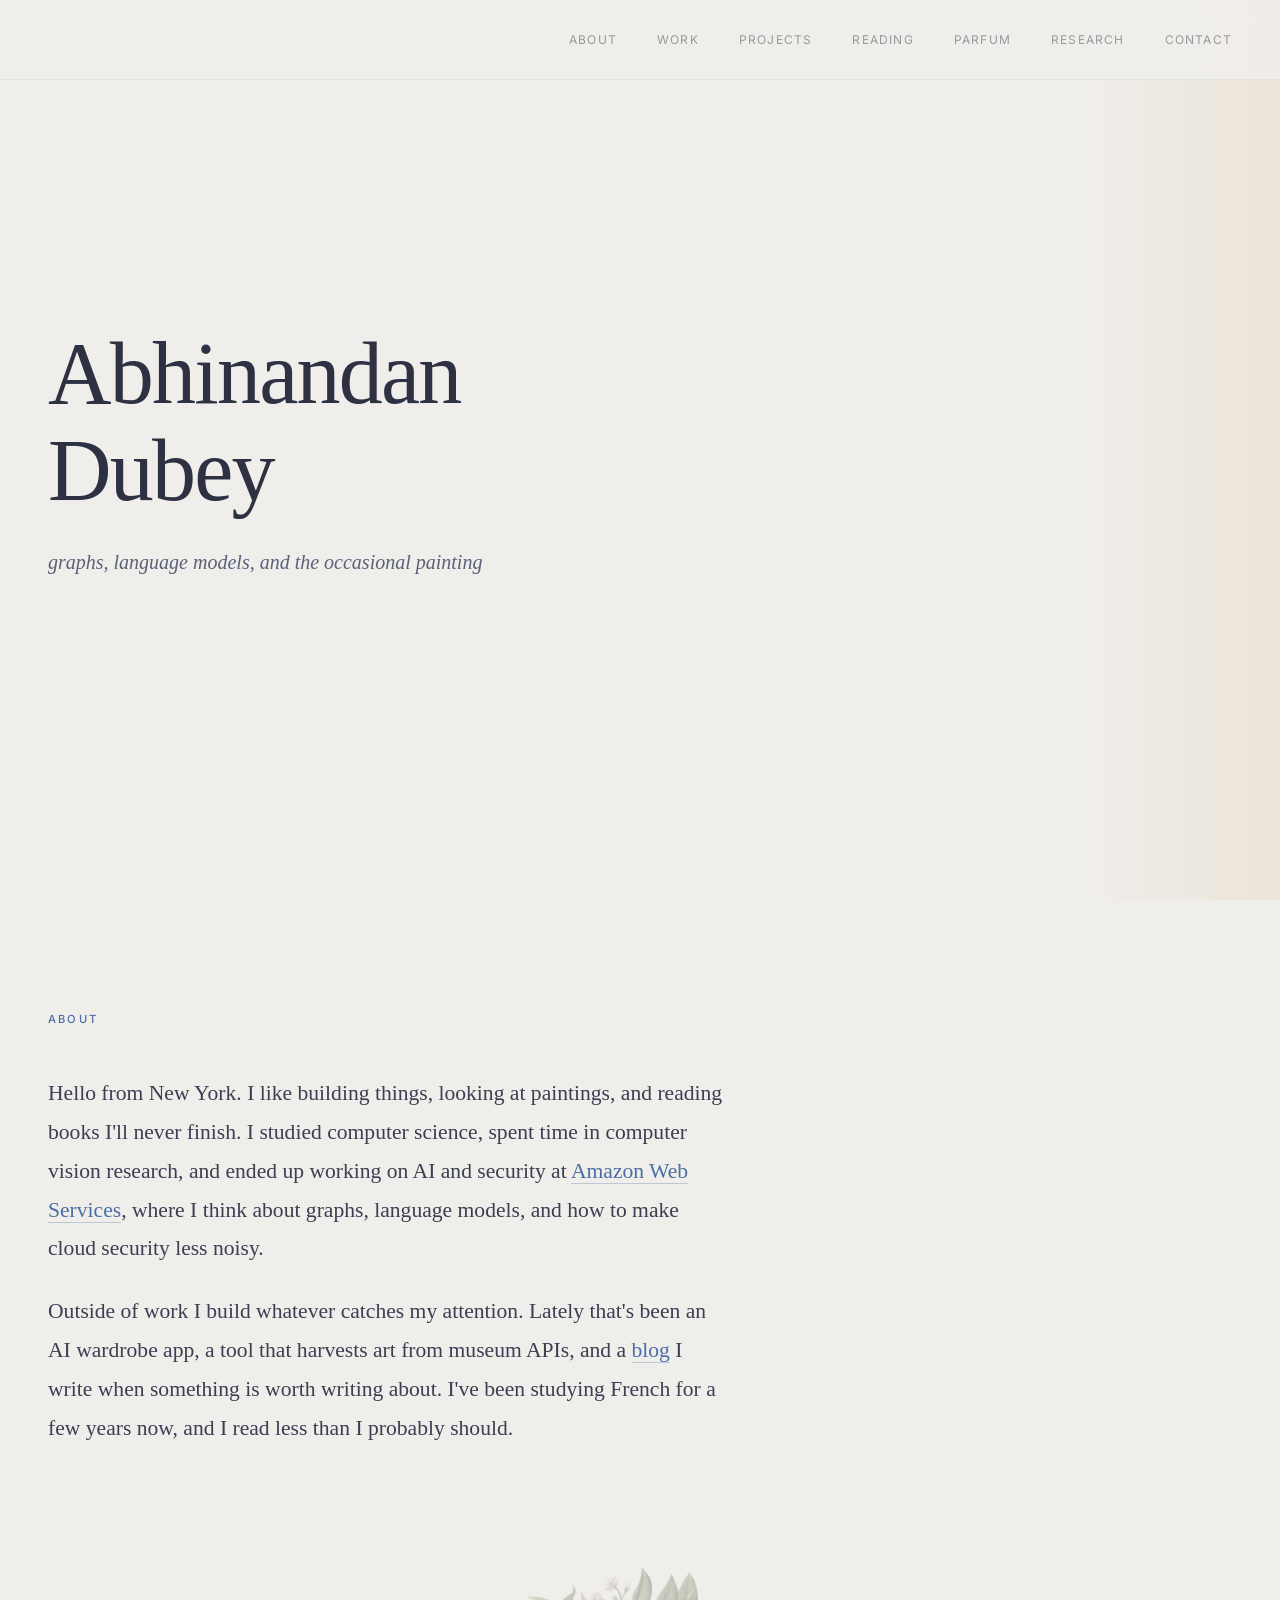
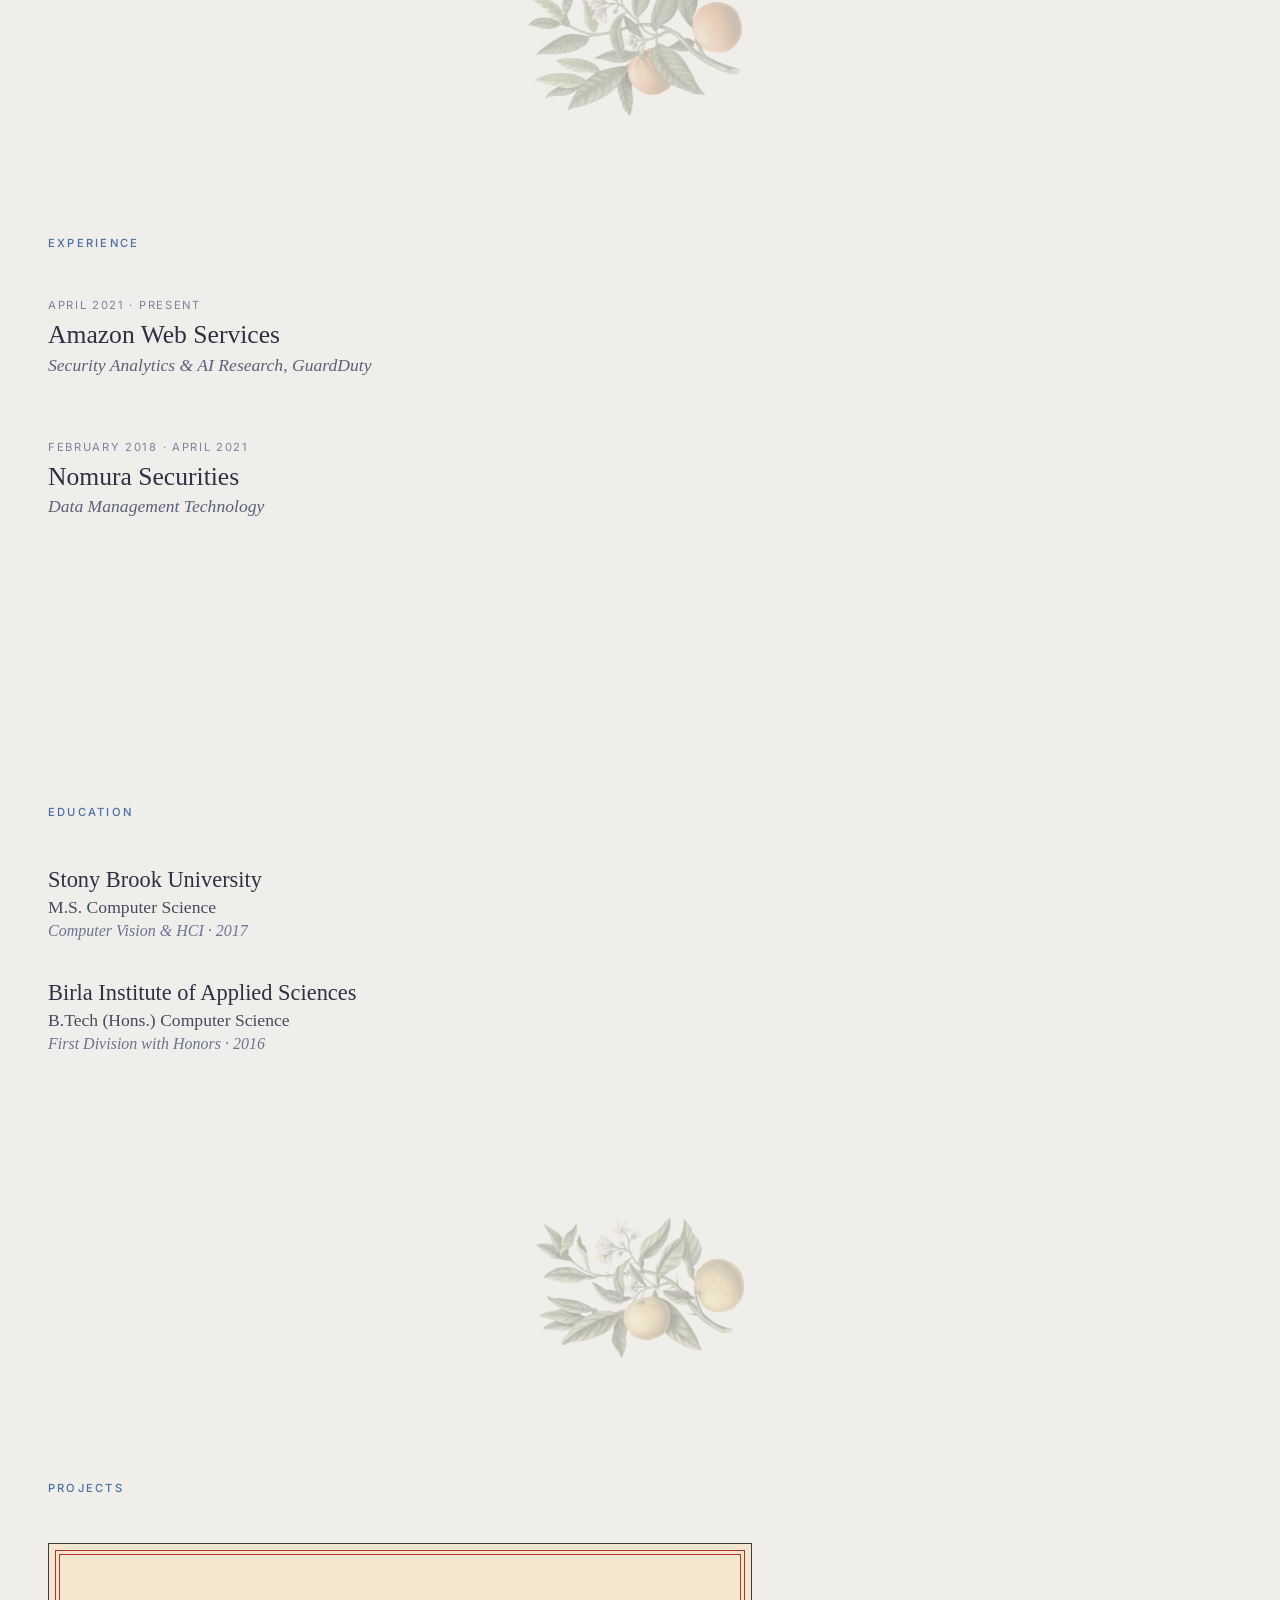
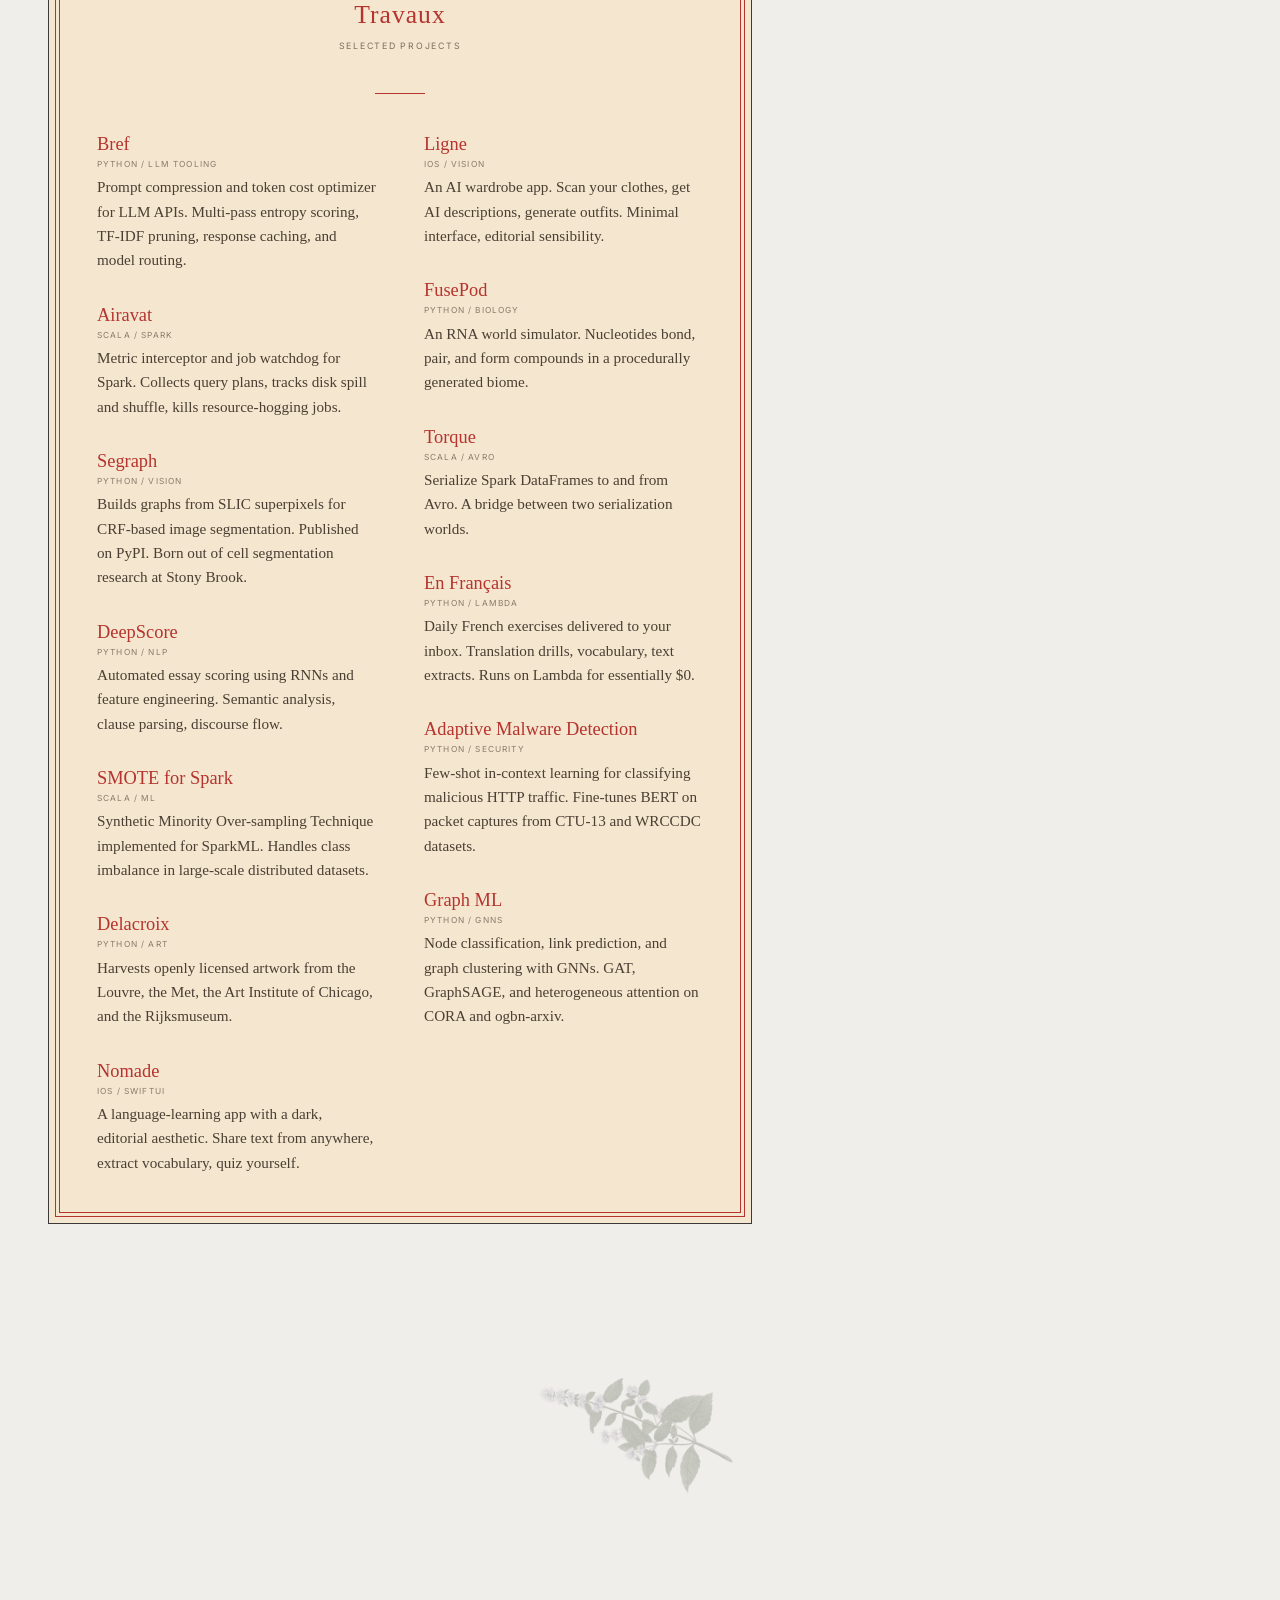
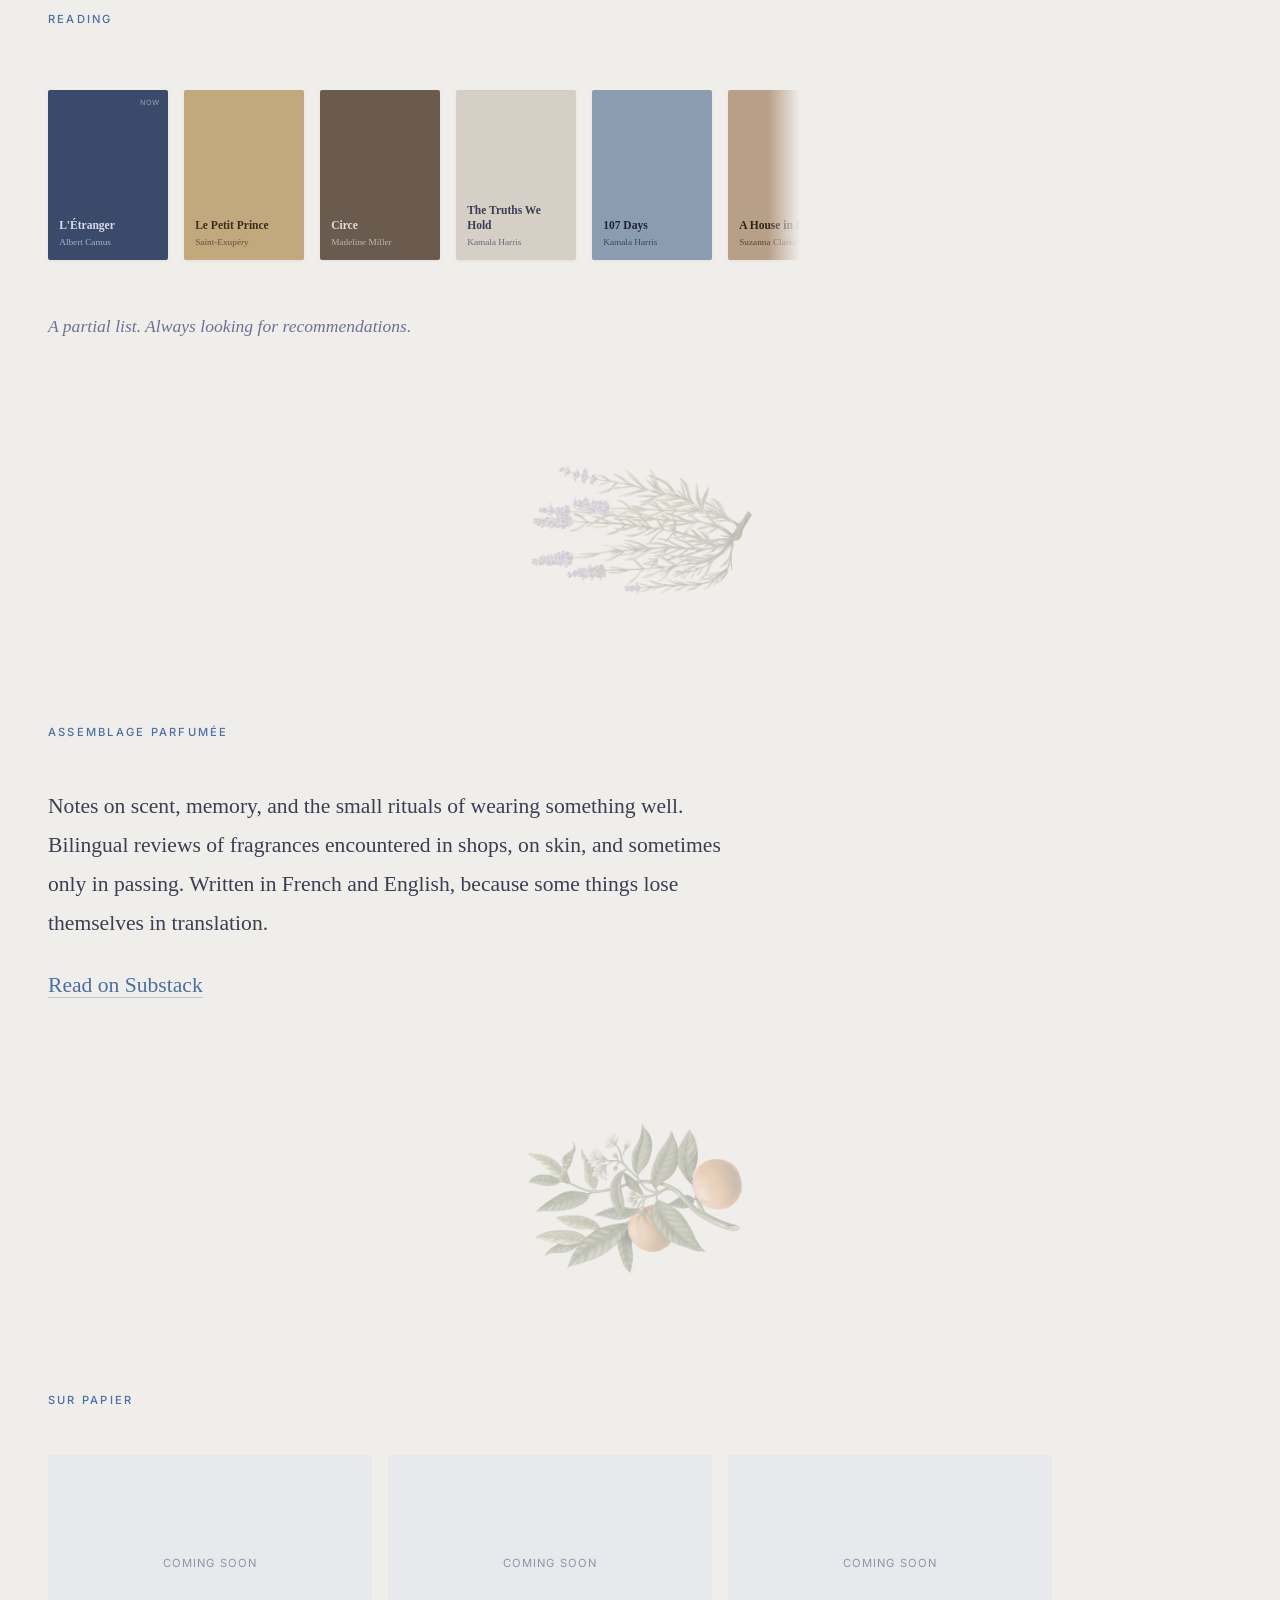
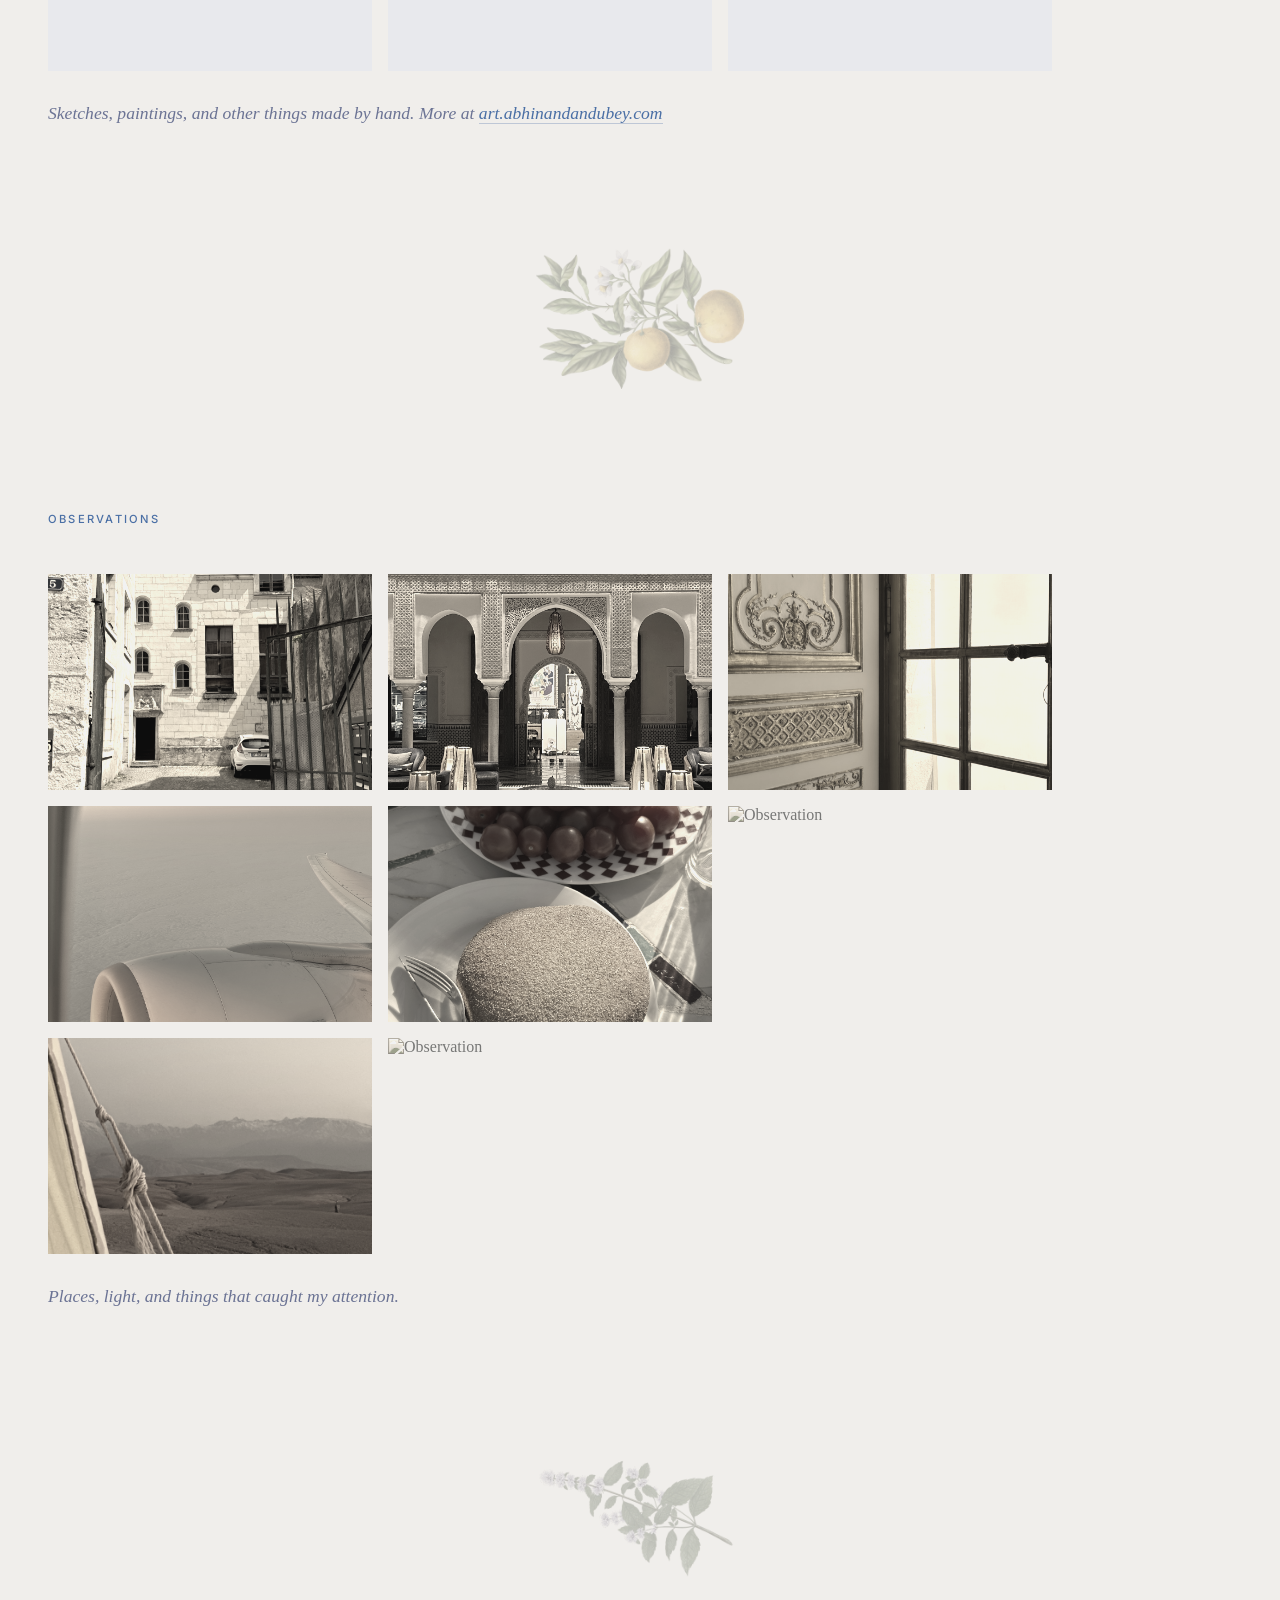
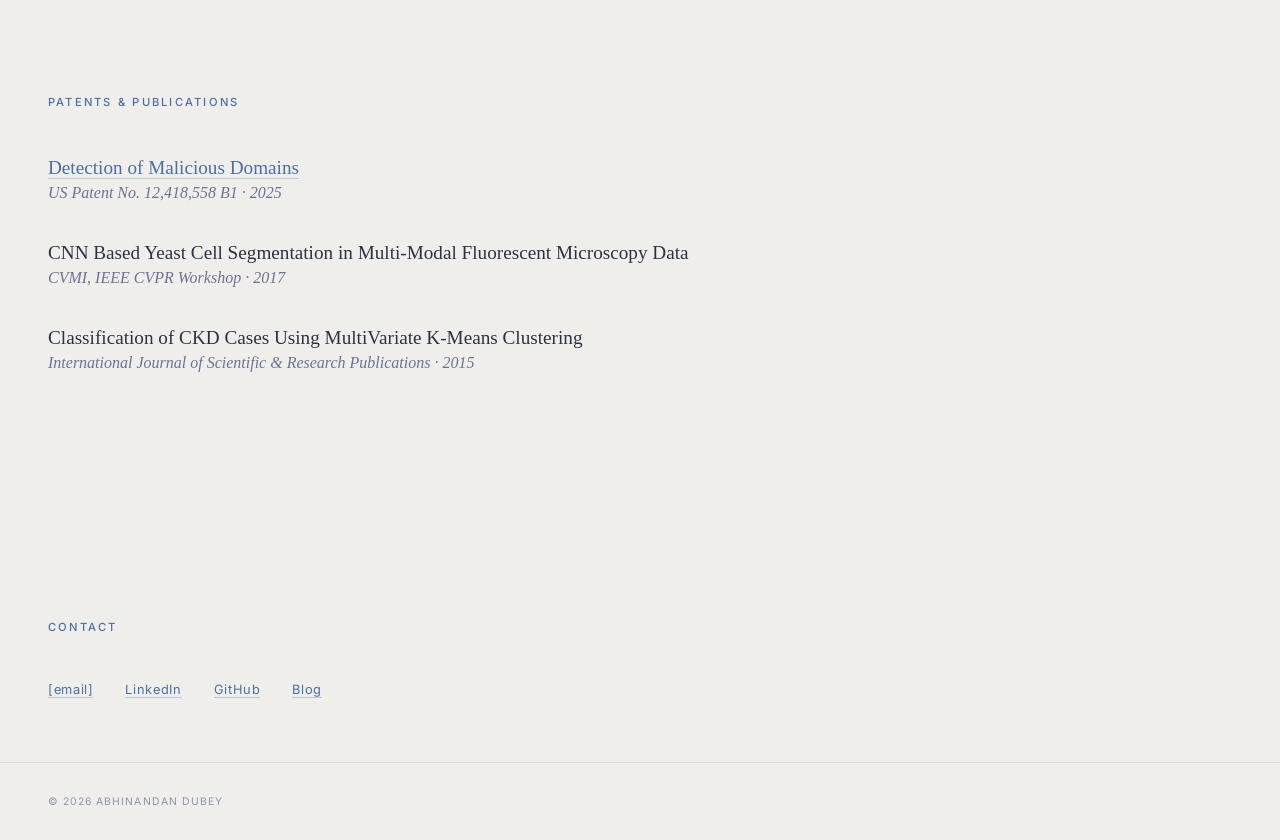
==== commit ae7d9d3e: "Gallimard broadsheet: parchment panel with double red rule, two-column readable layout, no nrf" ====
--- a/index.html
+++ b/index.html
@@ -104,120 +104,95 @@
     .education-item .degree { font-size: 1.1rem; font-weight: 400; color: #454a5e; }
     .education-item .detail { font-style: italic; font-size: 1rem; color: #6b7394; font-weight: 400; margin-top: 0.3rem; }
 
-    /* Projects — Gallimard shelf */
-    .projects-shelf-wrapper {
-      position: relative;
-      overflow-x: auto;
-      overflow-y: hidden;
-      margin: 0 -3rem;
-      padding: 0 3rem;
-      scrollbar-width: none;
-      -ms-overflow-style: none;
-      mask-image: linear-gradient(to right, transparent, #000 2rem, #000 calc(100% - 2rem), transparent);
-      -webkit-mask-image: linear-gradient(to right, transparent, #000 2rem, #000 calc(100% - 2rem), transparent);
-      cursor: grab;
-    }
-    .projects-shelf-wrapper::-webkit-scrollbar { display: none; }
-    .projects-shelf-wrapper:active { cursor: grabbing; }
-    .projects-shelf {
-      display: flex;
-      gap: 1.2rem;
-      padding: 1rem 0 1.5rem;
-      width: max-content;
-    }
-    .galli-card {
-      width: 180px;
-      height: 260px;
+    /* Projects — Gallimard broadsheet */
+    .projects-folio {
+      max-width: 820px;
       background: #f5e6d0;
       border: 1.5px solid #3a3a3a;
       position: relative;
-      display: flex;
-      flex-direction: column;
-      align-items: center;
-      text-align: center;
-      padding: 0;
-      flex-shrink: 0;
-      transition: transform 0.35s ease, box-shadow 0.35s ease;
-      cursor: pointer;
-    }
-    /* Double red rule inside the black border */
-    .galli-card::before {
+      padding: 3.5rem 3rem 3rem;
+    }
+    .projects-folio::before {
       content: '';
       position: absolute;
       top: 6px; right: 6px; bottom: 6px; left: 6px;
       border: 1.5px solid #b5342e;
       pointer-events: none;
     }
-    .galli-card::after {
+    .projects-folio::after {
       content: '';
       position: absolute;
       top: 10px; right: 10px; bottom: 10px; left: 10px;
       border: 0.75px solid #b5342e;
       pointer-events: none;
     }
-    .galli-card:hover {
-      transform: translateY(-4px);
-      box-shadow: 0 6px 18px rgba(0,0,0,0.08);
-    }
-    .galli-card .gc-inner {
+    .folio-header {
+      text-align: center;
+      margin-bottom: 2.5rem;
       position: relative;
       z-index: 1;
-      display: flex;
-      flex-direction: column;
-      align-items: center;
-      padding: 1.8rem 1rem 0;
-      flex: 1;
-    }
-    .galli-card .gc-title {
+    }
+    .folio-header h2 {
       font-family: 'SabonLTStd', 'Sabon LT Pro', Georgia, serif;
-      font-size: 1.1rem;
-      font-weight: 700;
-      line-height: 1.25;
+      font-size: 1.6rem;
+      font-weight: 400;
       color: #b5342e;
+      letter-spacing: 0.04em;
+      margin-bottom: 0.3rem;
+    }
+    .folio-header .folio-sub {
+      font-family: 'Inter', sans-serif;
+      font-size: 0.55rem;
+      letter-spacing: 0.2em;
       text-transform: uppercase;
-      letter-spacing: 0.02em;
-      margin-bottom: 0.7rem;
-    }
-    .galli-card .gc-title a {
+      color: #7c6e5a;
+    }
+    .folio-rule {
+      width: 50px;
+      height: 1px;
+      background: #b5342e;
+      margin: 0 auto 2.5rem;
+      position: relative;
+      z-index: 1;
+    }
+    .folio-list {
+      position: relative;
+      z-index: 1;
+      columns: 2;
+      column-gap: 3rem;
+    }
+    .folio-entry {
+      break-inside: avoid;
+      margin-bottom: 2rem;
+    }
+    .folio-entry .fe-title {
+      font-family: 'SabonLTStd', 'Sabon LT Pro', Georgia, serif;
+      font-size: 1.15rem;
+      font-weight: 400;
+      color: #b5342e;
+      margin-bottom: 0.25rem;
+    }
+    .folio-entry .fe-title a {
       color: #b5342e;
       border: none;
-      transition: color 0.3s ease;
-    }
-    .galli-card:hover .gc-title a { color: #8b2720; }
-    .galli-card .gc-desc {
+      transition: color 0.25s ease;
+    }
+    .folio-entry .fe-title a:hover { color: #7a2420; }
+    .folio-entry .fe-domain {
+      font-family: 'Inter', sans-serif;
+      font-size: 0.52rem;
+      font-weight: 400;
+      letter-spacing: 0.14em;
+      text-transform: uppercase;
+      color: #8a7b6a;
+      margin-bottom: 0.4rem;
+    }
+    .folio-entry .fe-desc {
       font-family: 'SabonLTStd', 'Sabon LT Pro', Georgia, serif;
-      font-size: 0.6rem;
-      font-style: italic;
-      line-height: 1.5;
-      color: #5a4a3a;
+      font-size: 0.95rem;
+      line-height: 1.6;
+      color: #4a3f32;
       font-weight: 400;
-      max-width: 135px;
-    }
-    .galli-card .gc-bottom {
-      position: absolute;
-      bottom: 16px;
-      left: 0;
-      right: 0;
-      display: flex;
-      flex-direction: column;
-      align-items: center;
-      gap: 0.35rem;
-    }
-    .galli-card .gc-nrf {
-      font-family: 'SabonLTStd', 'Sabon LT Pro', Georgia, serif;
-      font-size: 0.75rem;
-      font-style: italic;
-      font-weight: 400;
-      color: #2d2d2d;
-      letter-spacing: 0;
-    }
-    .galli-card .gc-domain {
-      font-family: 'Inter', sans-serif;
-      font-size: 0.42rem;
-      font-weight: 500;
-      letter-spacing: 0.18em;
-      text-transform: uppercase;
-      color: #3a3a3a;
     }
 
     /* Reading — horizontal book covers */
@@ -361,10 +336,10 @@
       .book-cover .cover-title { font-size: 0.65rem; }
       .book-cover .cover-author { font-size: 0.52rem; }
       .visual-grid { grid-template-columns: 1fr 1fr; }
-      .projects-shelf-wrapper { margin: 0 -1.5rem; padding: 0 1.5rem; }
-      .galli-card { width: 155px; height: 228px; }
-      .galli-card .gc-title { font-size: 0.95rem; }
-      .galli-card .gc-desc { font-size: 0.54rem; }
+      .projects-folio { padding: 2.5rem 1.5rem 2rem; }
+      .folio-list { columns: 1; }
+      .folio-entry .fe-title { font-size: 1.05rem; }
+      .folio-entry .fe-desc { font-size: 0.9rem; }
       footer { padding: 2rem 1.5rem; }
       .ornament { padding: 0 1.5rem; margin: -2rem 0; }
       .ornament img { height: 180px; }
@@ -431,150 +406,90 @@
   <section id="projects">
     <div class="section-label">Projects</div>
 
-    <div class="projects-shelf-wrapper" id="projectsShelf">
-      <div class="projects-shelf">
-
-        <div class="galli-card">
-          <div class="gc-inner">
-            <div class="gc-title"><a href="https://github.com/alivcor/bref">Bref</a></div>
-            <p class="gc-desc">Prompt compression and token cost optimizer. Entropy scoring, caching, model routing.</p>
-          </div>
-          <div class="gc-bottom">
-            <span class="gc-nrf">nrf</span>
-            <span class="gc-domain">Python / LLM Tooling</span>
-          </div>
-        </div>
-
-        <div class="galli-card">
-          <div class="gc-inner">
-            <div class="gc-title"><a href="https://github.com/alivcor/airavat">Airavat</a></div>
-            <p class="gc-desc">Metric interceptor and job watchdog for Spark. Query plans, disk spill, shuffle tracking.</p>
-          </div>
-          <div class="gc-bottom">
-            <span class="gc-nrf">nrf</span>
-            <span class="gc-domain">Scala / Spark</span>
-          </div>
-        </div>
-
-        <div class="galli-card">
-          <div class="gc-inner">
-            <div class="gc-title"><a href="https://github.com/alivcor/segraph">Segraph</a></div>
-            <p class="gc-desc">Graphs from SLIC superpixels for CRF-based image segmentation. Published on PyPI.</p>
-          </div>
-          <div class="gc-bottom">
-            <span class="gc-nrf">nrf</span>
-            <span class="gc-domain">Python / Vision</span>
-          </div>
-        </div>
-
-        <div class="galli-card">
-          <div class="gc-inner">
-            <div class="gc-title"><a href="https://github.com/alivcor/aes">DeepScore</a></div>
-            <p class="gc-desc">Automated essay scoring with RNNs. Semantic analysis, clause parsing, discourse flow.</p>
-          </div>
-          <div class="gc-bottom">
-            <span class="gc-nrf">nrf</span>
-            <span class="gc-domain">Python / NLP</span>
-          </div>
-        </div>
-
-        <div class="galli-card">
-          <div class="gc-inner">
-            <div class="gc-title"><a href="https://github.com/alivcor/SMORK">SMOTE for Spark</a></div>
-            <p class="gc-desc">Synthetic minority over-sampling for SparkML. Class imbalance at distributed scale.</p>
-          </div>
-          <div class="gc-bottom">
-            <span class="gc-nrf">nrf</span>
-            <span class="gc-domain">Scala / ML</span>
-          </div>
-        </div>
-
-        <div class="galli-card">
-          <div class="gc-inner">
-            <div class="gc-title"><a href="https://github.com/alivcor/delacroix">Delacroix</a></div>
-            <p class="gc-desc">Harvests openly licensed artwork from the Louvre, the Met, the Art Institute, the Rijksmuseum.</p>
-          </div>
-          <div class="gc-bottom">
-            <span class="gc-nrf">nrf</span>
-            <span class="gc-domain">Python / Art</span>
-          </div>
-        </div>
-
-        <div class="galli-card">
-          <div class="gc-inner">
-            <div class="gc-title">Nomade</div>
-            <p class="gc-desc">Language-learning app. Share text, extract vocabulary, quiz yourself. Dark editorial aesthetic.</p>
-          </div>
-          <div class="gc-bottom">
-            <span class="gc-nrf">nrf</span>
-            <span class="gc-domain">iOS / SwiftUI</span>
-          </div>
-        </div>
-
-        <div class="galli-card">
-          <div class="gc-inner">
-            <div class="gc-title">Ligne</div>
-            <p class="gc-desc">AI wardrobe app. Scan clothes, get descriptions, generate outfits. Minimal interface.</p>
-          </div>
-          <div class="gc-bottom">
-            <span class="gc-nrf">nrf</span>
-            <span class="gc-domain">iOS / Vision</span>
-          </div>
-        </div>
-
-        <div class="galli-card">
-          <div class="gc-inner">
-            <div class="gc-title">FusePod</div>
-            <p class="gc-desc">RNA world simulator. Nucleotides bond and form compounds in a procedurally generated biome.</p>
-          </div>
-          <div class="gc-bottom">
-            <span class="gc-nrf">nrf</span>
-            <span class="gc-domain">Python / Biology</span>
-          </div>
-        </div>
-
-        <div class="galli-card">
-          <div class="gc-inner">
-            <div class="gc-title"><a href="https://github.com/alivcor/torque">Torque</a></div>
-            <p class="gc-desc">Serialize Spark DataFrames to and from Avro. A bridge between two serialization worlds.</p>
-          </div>
-          <div class="gc-bottom">
-            <span class="gc-nrf">nrf</span>
-            <span class="gc-domain">Scala / Avro</span>
-          </div>
-        </div>
-
-        <div class="galli-card">
-          <div class="gc-inner">
-            <div class="gc-title">En Français</div>
-            <p class="gc-desc">Daily French exercises to your inbox. Translation drills, vocabulary, text extracts. Runs for $0.</p>
-          </div>
-          <div class="gc-bottom">
-            <span class="gc-nrf">nrf</span>
-            <span class="gc-domain">Python / Lambda</span>
-          </div>
-        </div>
-
-        <div class="galli-card">
-          <div class="gc-inner">
-            <div class="gc-title"><a href="adaptive-malware-detection-few-shot-learning.pdf">Adaptive Malware Detection</a></div>
-            <p class="gc-desc">Few-shot learning for classifying malicious HTTP traffic. Fine-tuned BERT on CTU-13.</p>
-          </div>
-          <div class="gc-bottom">
-            <span class="gc-nrf">nrf</span>
-            <span class="gc-domain">Python / Security</span>
-          </div>
-        </div>
-
-        <div class="galli-card">
-          <div class="gc-inner">
-            <div class="gc-title">Graph ML</div>
-            <p class="gc-desc">Node classification, link prediction, graph clustering. GAT, GraphSAGE on CORA and ogbn-arxiv.</p>
-          </div>
-          <div class="gc-bottom">
-            <span class="gc-nrf">nrf</span>
-            <span class="gc-domain">Python / GNNs</span>
-          </div>
+    <div class="projects-folio">
+      <div class="folio-header">
+        <h2>Travaux</h2>
+        <span class="folio-sub">Selected Projects</span>
+      </div>
+      <div class="folio-rule"></div>
+      <div class="folio-list">
+
+        <div class="folio-entry">
+          <div class="fe-title"><a href="https://github.com/alivcor/bref">Bref</a></div>
+          <div class="fe-domain">Python / LLM Tooling</div>
+          <p class="fe-desc">Prompt compression and token cost optimizer for LLM APIs. Multi-pass entropy scoring, TF-IDF pruning, response caching, and model routing.</p>
+        </div>
+
+        <div class="folio-entry">
+          <div class="fe-title"><a href="https://github.com/alivcor/airavat">Airavat</a></div>
+          <div class="fe-domain">Scala / Spark</div>
+          <p class="fe-desc">Metric interceptor and job watchdog for Spark. Collects query plans, tracks disk spill and shuffle, kills resource-hogging jobs.</p>
+        </div>
+
+        <div class="folio-entry">
+          <div class="fe-title"><a href="https://github.com/alivcor/segraph">Segraph</a></div>
+          <div class="fe-domain">Python / Vision</div>
+          <p class="fe-desc">Builds graphs from SLIC superpixels for CRF-based image segmentation. Published on PyPI. Born out of cell segmentation research at Stony Brook.</p>
+        </div>
+
+        <div class="folio-entry">
+          <div class="fe-title"><a href="https://github.com/alivcor/aes">DeepScore</a></div>
+          <div class="fe-domain">Python / NLP</div>
+          <p class="fe-desc">Automated essay scoring using RNNs and feature engineering. Semantic analysis, clause parsing, discourse flow.</p>
+        </div>
+
+        <div class="folio-entry">
+          <div class="fe-title"><a href="https://github.com/alivcor/SMORK">SMOTE for Spark</a></div>
+          <div class="fe-domain">Scala / ML</div>
+          <p class="fe-desc">Synthetic Minority Over-sampling Technique implemented for SparkML. Handles class imbalance in large-scale distributed datasets.</p>
+        </div>
+
+        <div class="folio-entry">
+          <div class="fe-title"><a href="https://github.com/alivcor/delacroix">Delacroix</a></div>
+          <div class="fe-domain">Python / Art</div>
+          <p class="fe-desc">Harvests openly licensed artwork from the Louvre, the Met, the Art Institute of Chicago, and the Rijksmuseum.</p>
+        </div>
+
+        <div class="folio-entry">
+          <div class="fe-title">Nomade</div>
+          <div class="fe-domain">iOS / SwiftUI</div>
+          <p class="fe-desc">A language-learning app with a dark, editorial aesthetic. Share text from anywhere, extract vocabulary, quiz yourself.</p>
+        </div>
+
+        <div class="folio-entry">
+          <div class="fe-title">Ligne</div>
+          <div class="fe-domain">iOS / Vision</div>
+          <p class="fe-desc">An AI wardrobe app. Scan your clothes, get AI descriptions, generate outfits. Minimal interface, editorial sensibility.</p>
+        </div>
+
+        <div class="folio-entry">
+          <div class="fe-title">FusePod</div>
+          <div class="fe-domain">Python / Biology</div>
+          <p class="fe-desc">An RNA world simulator. Nucleotides bond, pair, and form compounds in a procedurally generated biome.</p>
+        </div>
+
+        <div class="folio-entry">
+          <div class="fe-title"><a href="https://github.com/alivcor/torque">Torque</a></div>
+          <div class="fe-domain">Scala / Avro</div>
+          <p class="fe-desc">Serialize Spark DataFrames to and from Avro. A bridge between two serialization worlds.</p>
+        </div>
+
+        <div class="folio-entry">
+          <div class="fe-title">En Français</div>
+          <div class="fe-domain">Python / Lambda</div>
+          <p class="fe-desc">Daily French exercises delivered to your inbox. Translation drills, vocabulary, text extracts. Runs on Lambda for essentially $0.</p>
+        </div>
+
+        <div class="folio-entry">
+          <div class="fe-title"><a href="adaptive-malware-detection-few-shot-learning.pdf">Adaptive Malware Detection</a></div>
+          <div class="fe-domain">Python / Security</div>
+          <p class="fe-desc">Few-shot in-context learning for classifying malicious HTTP traffic. Fine-tunes BERT on packet captures from CTU-13 and WRCCDC datasets.</p>
+        </div>
+
+        <div class="folio-entry">
+          <div class="fe-title">Graph ML</div>
+          <div class="fe-domain">Python / GNNs</div>
+          <p class="fe-desc">Node classification, link prediction, and graph clustering with GNNs. GAT, GraphSAGE, and heterogeneous attention on CORA and ogbn-arxiv.</p>
         </div>
 
       </div>
@@ -761,24 +676,7 @@
     })();
   </script>
 
-  <script>
-    // Drag-to-scroll for the projects shelf
-    (function() {
-      var w = document.getElementById('projectsShelf');
-      if (!w) return;
-      var isDown = false, startX, sl;
-      w.addEventListener('mousedown', function(e) {
-        isDown = true; startX = e.pageX - w.offsetLeft; sl = w.scrollLeft;
-      });
-      w.addEventListener('mouseleave', function() { isDown = false; });
-      w.addEventListener('mouseup', function() { isDown = false; });
-      w.addEventListener('mousemove', function(e) {
-        if (!isDown) return;
-        e.preventDefault();
-        w.scrollLeft = sl - (e.pageX - w.offsetLeft - startX);
-      });
-    })();
-  </script>
+
 
   <footer>© 2026 Abhinandan Dubey</footer>
 </body>
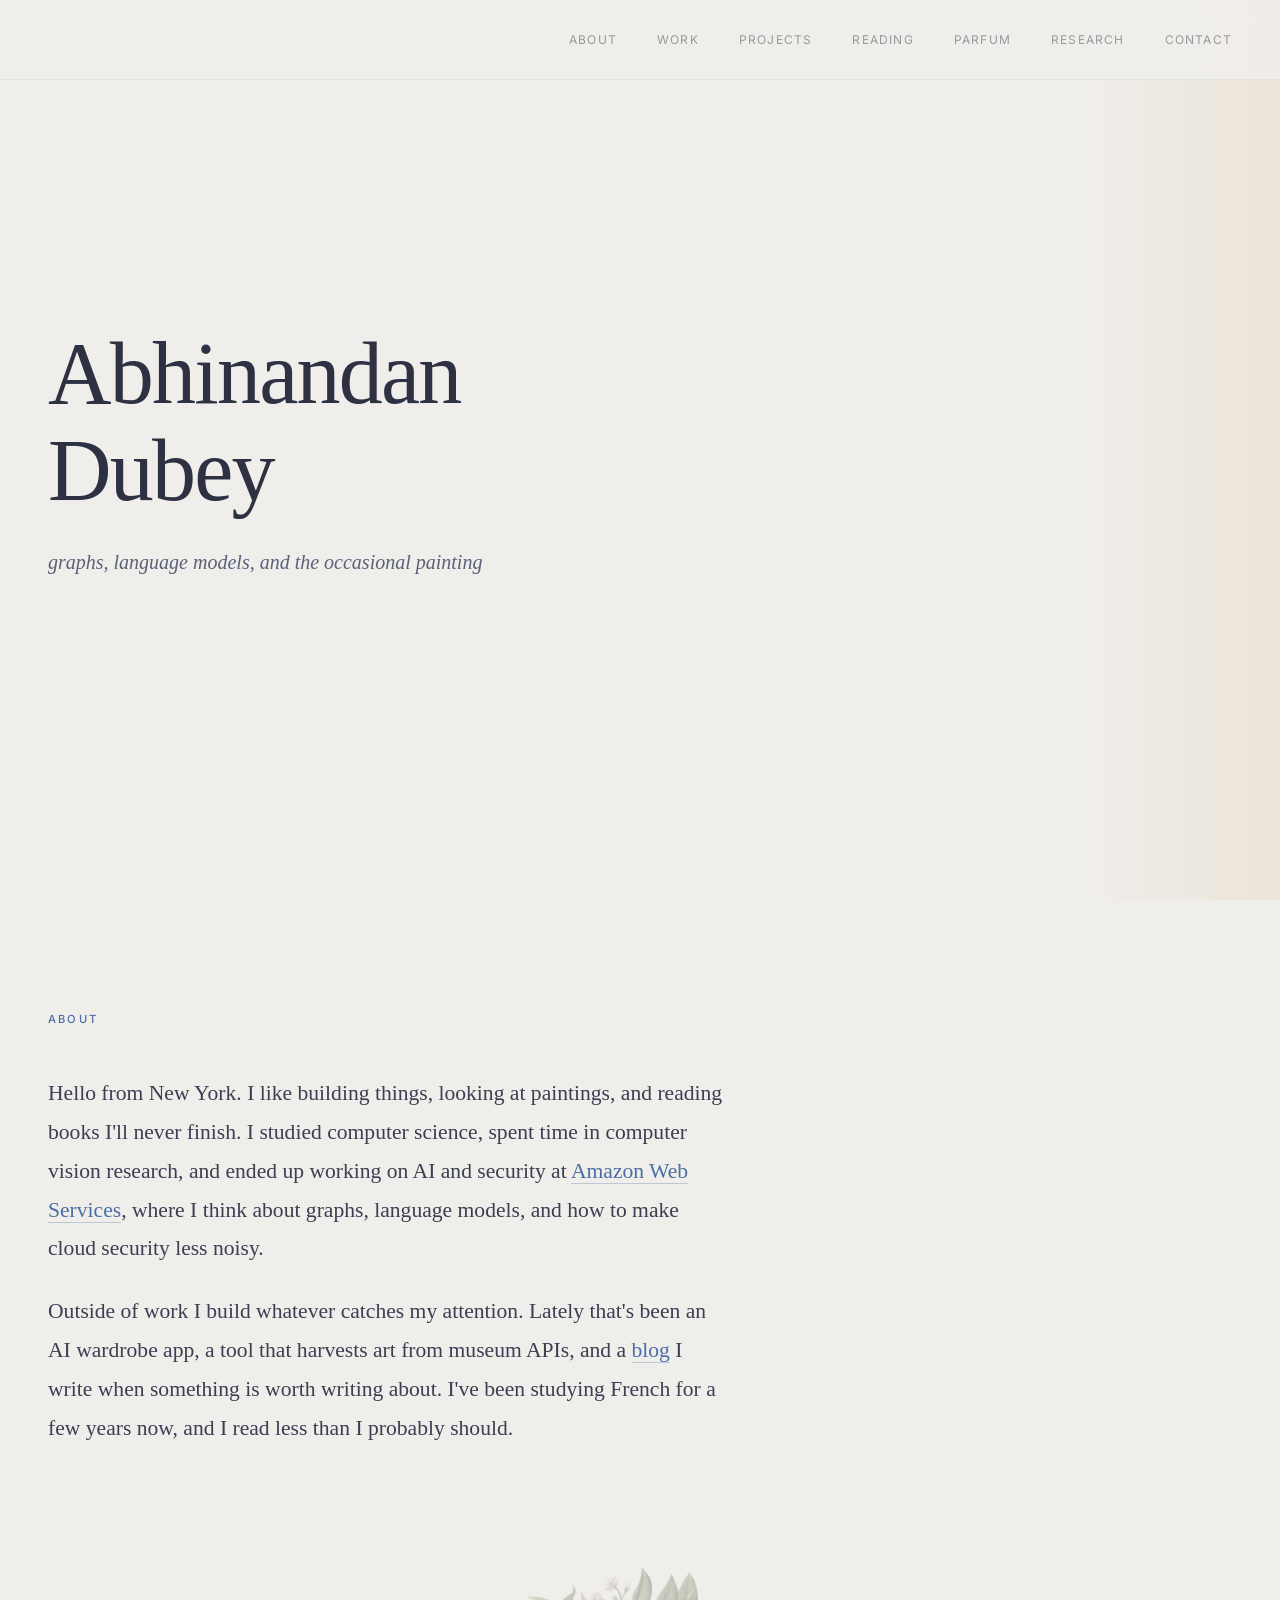
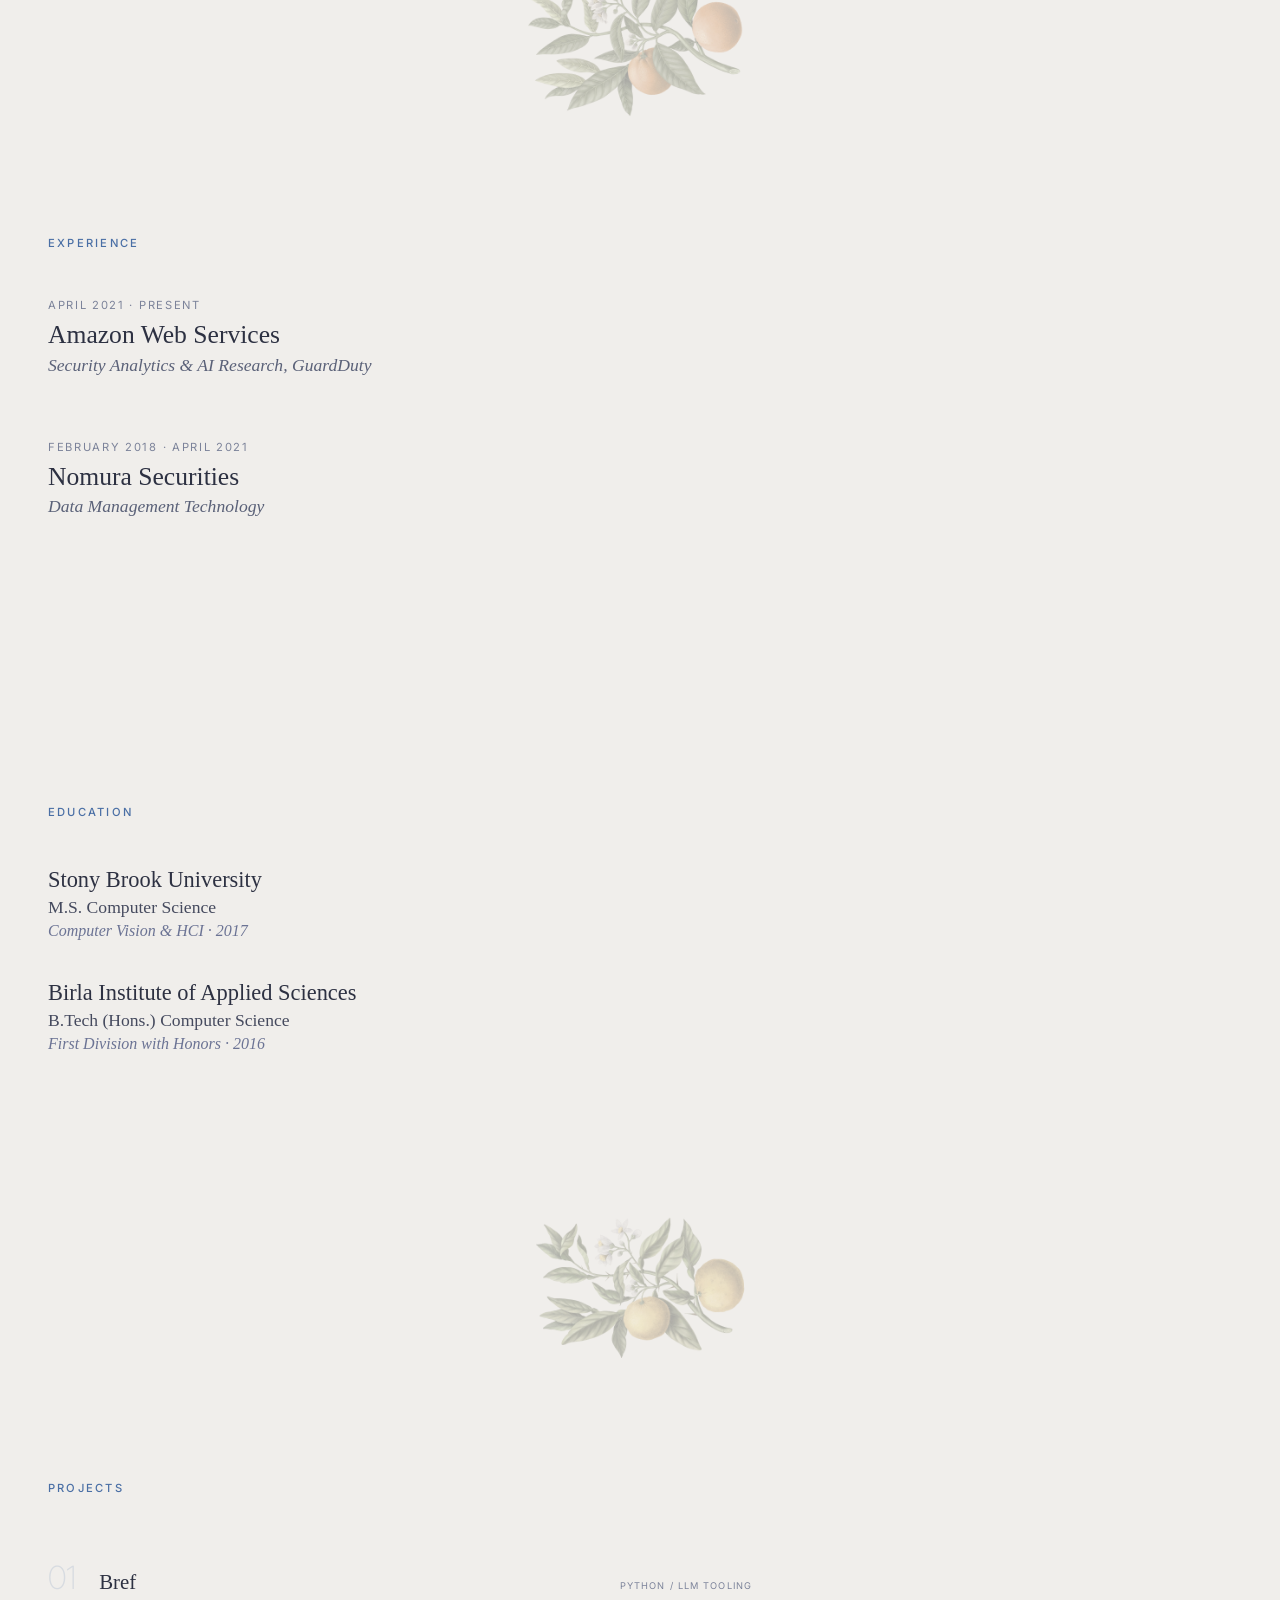
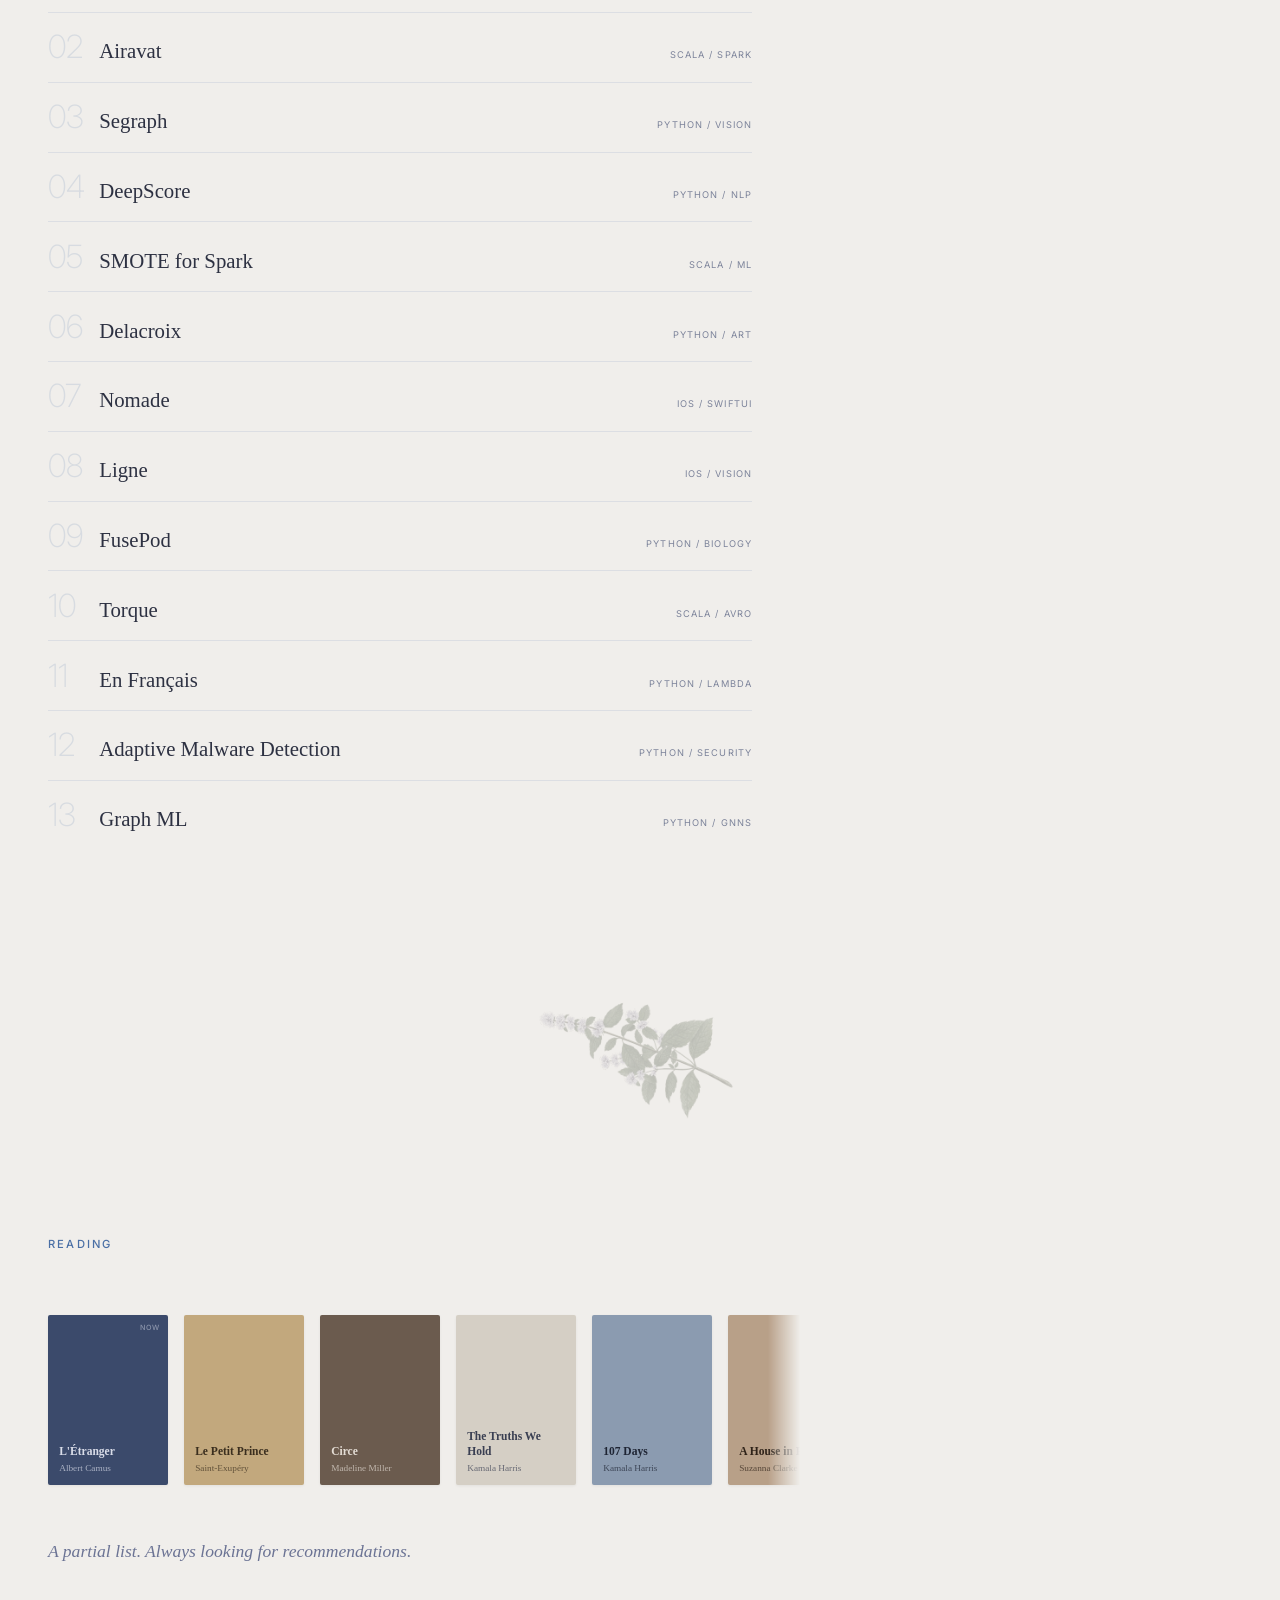
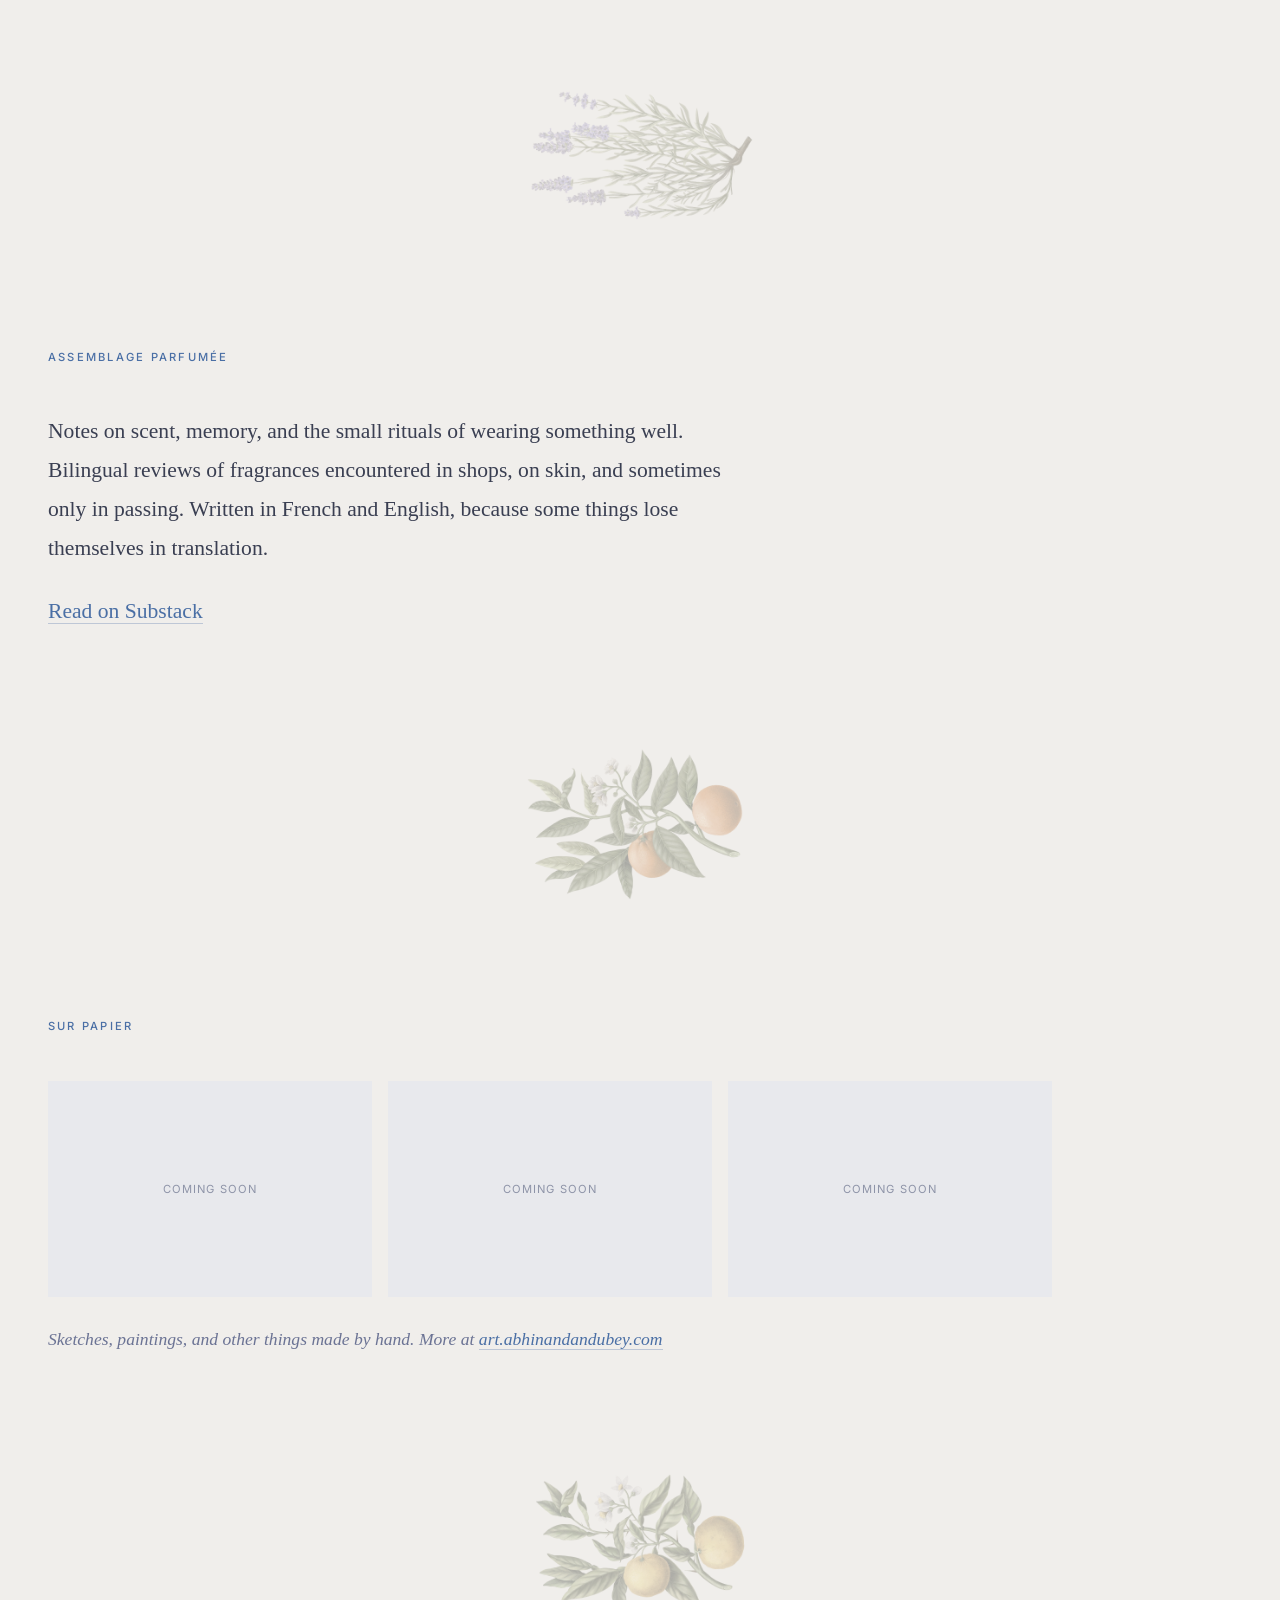
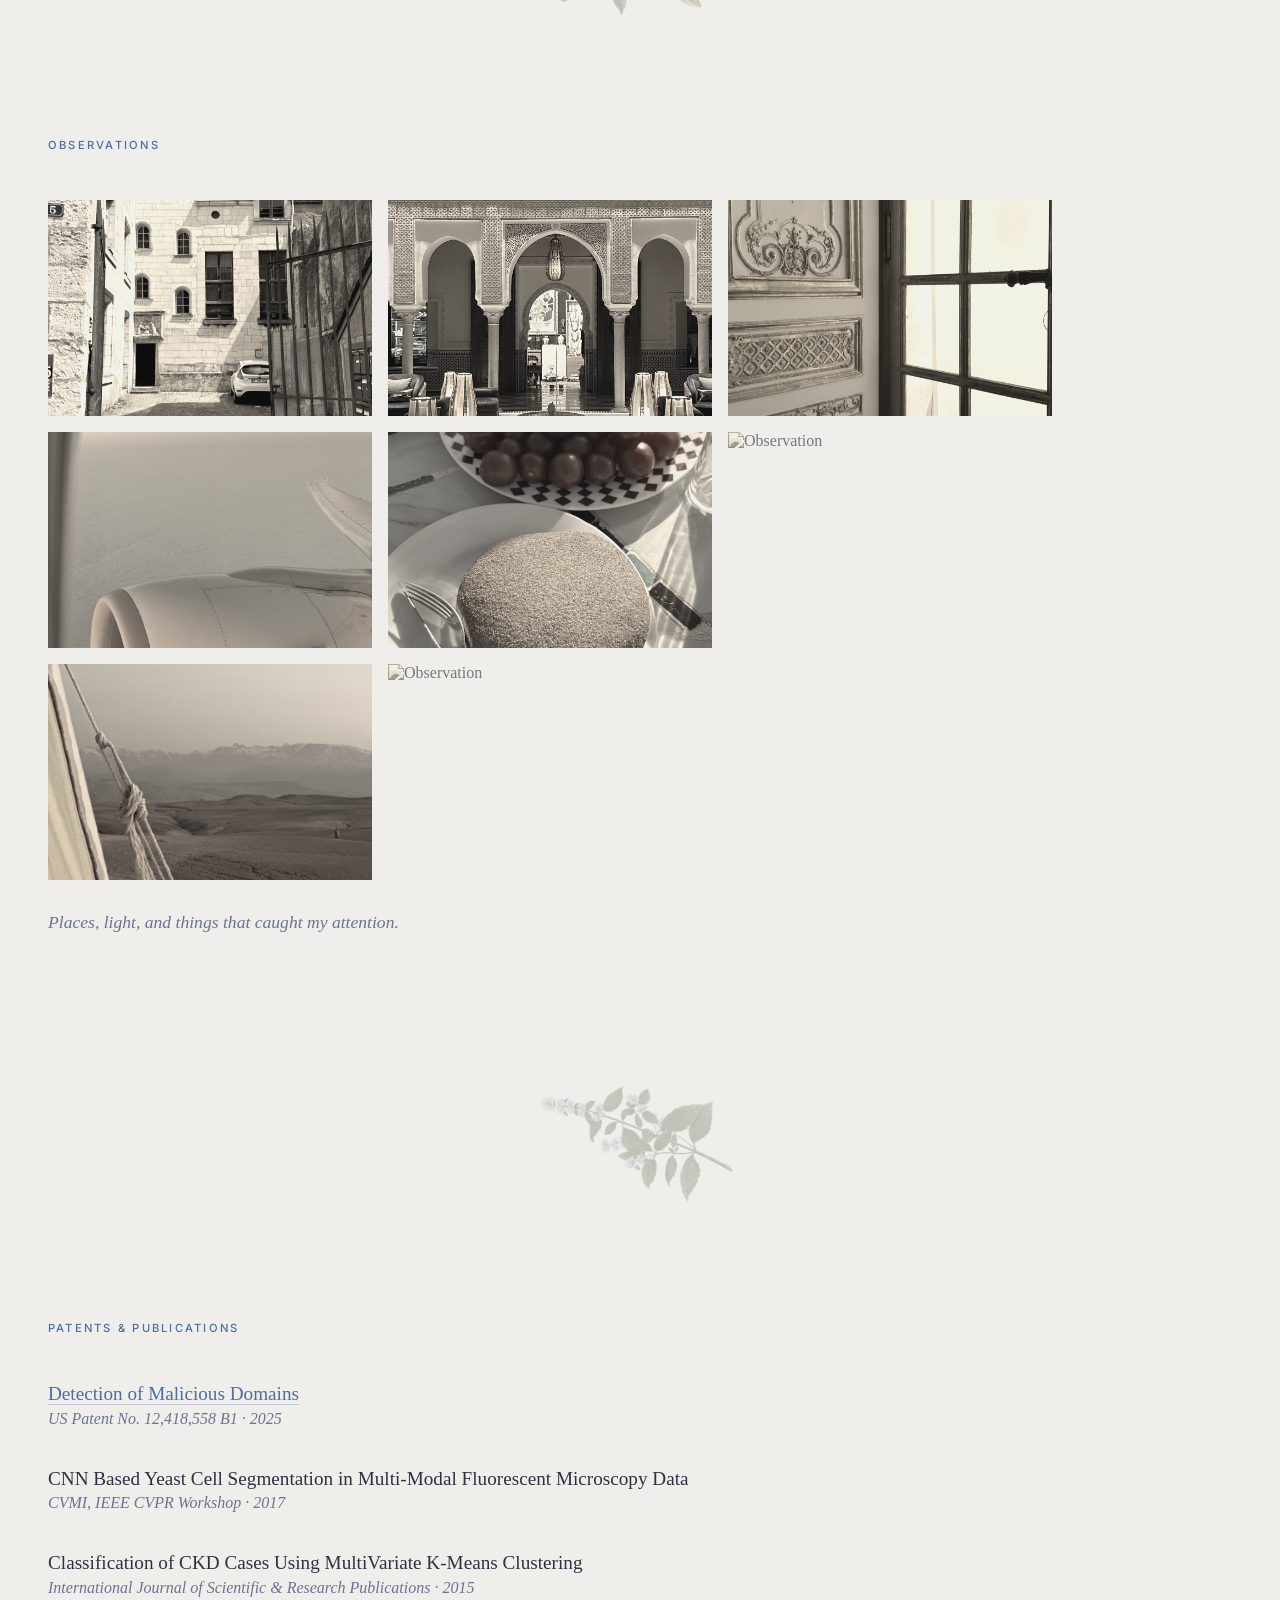
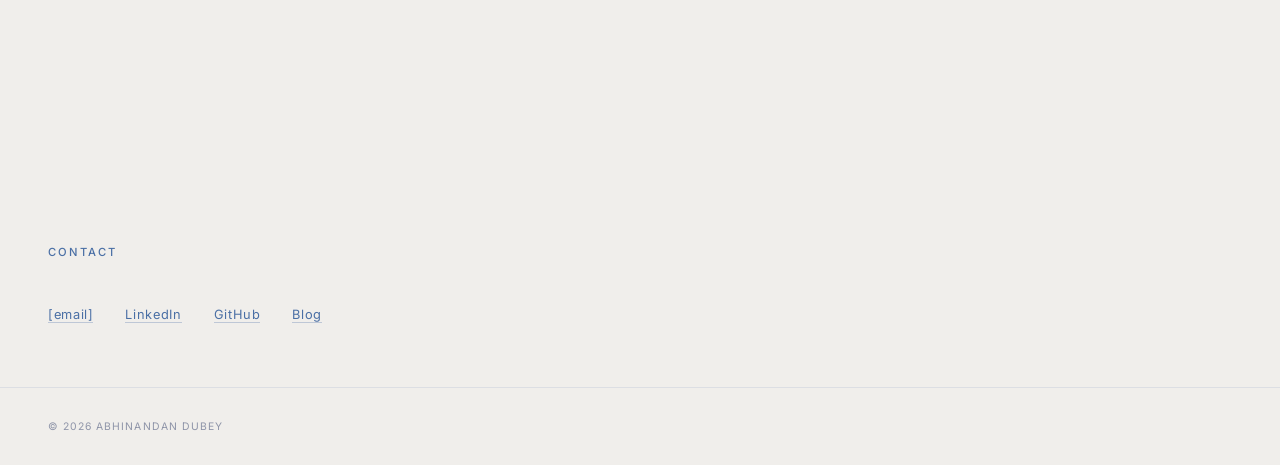
==== commit b1bf0d64: "Accordion projects: large faint numbers, hover to reveal description" ====
--- a/index.html
+++ b/index.html
@@ -104,95 +104,74 @@
     .education-item .degree { font-size: 1.1rem; font-weight: 400; color: #454a5e; }
     .education-item .detail { font-style: italic; font-size: 1rem; color: #6b7394; font-weight: 400; margin-top: 0.3rem; }
 
-    /* Projects — Gallimard broadsheet */
-    .projects-folio {
-      max-width: 820px;
-      background: #f5e6d0;
-      border: 1.5px solid #3a3a3a;
+    /* Projects — accordion */
+    .proj-list { max-width: 760px; counter-reset: proj; }
+    .proj-row {
+      border-bottom: 1px solid rgba(74, 111, 165, 0.12);
+      counter-increment: proj;
       position: relative;
-      padding: 3.5rem 3rem 3rem;
-    }
-    .projects-folio::before {
-      content: '';
-      position: absolute;
-      top: 6px; right: 6px; bottom: 6px; left: 6px;
-      border: 1.5px solid #b5342e;
-      pointer-events: none;
-    }
-    .projects-folio::after {
-      content: '';
-      position: absolute;
-      top: 10px; right: 10px; bottom: 10px; left: 10px;
-      border: 0.75px solid #b5342e;
-      pointer-events: none;
-    }
-    .folio-header {
-      text-align: center;
-      margin-bottom: 2.5rem;
-      position: relative;
-      z-index: 1;
-    }
-    .folio-header h2 {
-      font-family: 'SabonLTStd', 'Sabon LT Pro', Georgia, serif;
-      font-size: 1.6rem;
+    }
+    .proj-row:last-child { border-bottom: none; }
+    .proj-head {
+      display: flex;
+      align-items: baseline;
+      padding: 1.15rem 0;
+      cursor: default;
+    }
+    .proj-head::before {
+      content: counter(proj, decimal-leading-zero);
+      font-family: 'Inter', sans-serif;
+      font-size: 2rem;
+      font-weight: 200;
+      color: rgba(74, 111, 165, 0.15);
+      min-width: 3.2rem;
+      line-height: 1;
+      flex-shrink: 0;
+    }
+    .proj-head .proj-name {
+      font-size: 1.3rem;
       font-weight: 400;
-      color: #b5342e;
-      letter-spacing: 0.04em;
-      margin-bottom: 0.3rem;
-    }
-    .folio-header .folio-sub {
+      flex: 1;
+    }
+    .proj-head .proj-name a {
+      color: #2d3142;
+      border-bottom: 1px solid transparent;
+      transition: border-color 0.3s ease, color 0.3s ease;
+    }
+    .proj-row:hover .proj-name a,
+    .proj-row:hover .proj-name {
+      color: #4a6fa5;
+    }
+    .proj-row:hover .proj-name a {
+      border-color: rgba(74, 111, 165, 0.3);
+    }
+    .proj-head .proj-tag {
       font-family: 'Inter', sans-serif;
-      font-size: 0.55rem;
-      letter-spacing: 0.2em;
+      font-size: 0.58rem;
+      font-weight: 400;
+      letter-spacing: 0.12em;
       text-transform: uppercase;
-      color: #7c6e5a;
-    }
-    .folio-rule {
-      width: 50px;
-      height: 1px;
-      background: #b5342e;
-      margin: 0 auto 2.5rem;
-      position: relative;
-      z-index: 1;
-    }
-    .folio-list {
-      position: relative;
-      z-index: 1;
-      columns: 2;
-      column-gap: 3rem;
-    }
-    .folio-entry {
-      break-inside: avoid;
-      margin-bottom: 2rem;
-    }
-    .folio-entry .fe-title {
-      font-family: 'SabonLTStd', 'Sabon LT Pro', Georgia, serif;
-      font-size: 1.15rem;
+      color: #7c839a;
+      margin-left: 1.5rem;
+      flex-shrink: 0;
+    }
+    .proj-body {
+      max-height: 0;
+      overflow: hidden;
+      transition: max-height 0.4s ease, opacity 0.35s ease;
+      opacity: 0;
+    }
+    .proj-row:hover .proj-body {
+      max-height: 8rem;
+      opacity: 1;
+    }
+    .proj-body p {
+      font-size: 1.05rem;
+      line-height: 1.7;
+      color: #5a6178;
       font-weight: 400;
-      color: #b5342e;
-      margin-bottom: 0.25rem;
-    }
-    .folio-entry .fe-title a {
-      color: #b5342e;
-      border: none;
-      transition: color 0.25s ease;
-    }
-    .folio-entry .fe-title a:hover { color: #7a2420; }
-    .folio-entry .fe-domain {
-      font-family: 'Inter', sans-serif;
-      font-size: 0.52rem;
-      font-weight: 400;
-      letter-spacing: 0.14em;
-      text-transform: uppercase;
-      color: #8a7b6a;
-      margin-bottom: 0.4rem;
-    }
-    .folio-entry .fe-desc {
-      font-family: 'SabonLTStd', 'Sabon LT Pro', Georgia, serif;
-      font-size: 0.95rem;
-      line-height: 1.6;
-      color: #4a3f32;
-      font-weight: 400;
+      padding: 0 0 1.2rem 3.2rem;
+      max-width: 600px;
     }
 
     /* Reading — horizontal book covers */
@@ -336,10 +315,10 @@
       .book-cover .cover-title { font-size: 0.65rem; }
       .book-cover .cover-author { font-size: 0.52rem; }
       .visual-grid { grid-template-columns: 1fr 1fr; }
-      .projects-folio { padding: 2.5rem 1.5rem 2rem; }
-      .folio-list { columns: 1; }
-      .folio-entry .fe-title { font-size: 1.05rem; }
-      .folio-entry .fe-desc { font-size: 0.9rem; }
+      .proj-head .proj-tag { display: none; }
+      .proj-head .proj-name { font-size: 1.1rem; }
+      .proj-head::before { font-size: 1.5rem; min-width: 2.4rem; }
+      .proj-body p { padding-left: 2.4rem; font-size: 0.95rem; }
       footer { padding: 2rem 1.5rem; }
       .ornament { padding: 0 1.5rem; margin: -2rem 0; }
       .ornament img { height: 180px; }
@@ -406,93 +385,138 @@
   <section id="projects">
     <div class="section-label">Projects</div>
 
-    <div class="projects-folio">
-      <div class="folio-header">
-        <h2>Travaux</h2>
-        <span class="folio-sub">Selected Projects</span>
-      </div>
-      <div class="folio-rule"></div>
-      <div class="folio-list">
-
-        <div class="folio-entry">
-          <div class="fe-title"><a href="https://github.com/alivcor/bref">Bref</a></div>
-          <div class="fe-domain">Python / LLM Tooling</div>
-          <p class="fe-desc">Prompt compression and token cost optimizer for LLM APIs. Multi-pass entropy scoring, TF-IDF pruning, response caching, and model routing.</p>
-        </div>
-
-        <div class="folio-entry">
-          <div class="fe-title"><a href="https://github.com/alivcor/airavat">Airavat</a></div>
-          <div class="fe-domain">Scala / Spark</div>
-          <p class="fe-desc">Metric interceptor and job watchdog for Spark. Collects query plans, tracks disk spill and shuffle, kills resource-hogging jobs.</p>
-        </div>
-
-        <div class="folio-entry">
-          <div class="fe-title"><a href="https://github.com/alivcor/segraph">Segraph</a></div>
-          <div class="fe-domain">Python / Vision</div>
-          <p class="fe-desc">Builds graphs from SLIC superpixels for CRF-based image segmentation. Published on PyPI. Born out of cell segmentation research at Stony Brook.</p>
-        </div>
-
-        <div class="folio-entry">
-          <div class="fe-title"><a href="https://github.com/alivcor/aes">DeepScore</a></div>
-          <div class="fe-domain">Python / NLP</div>
-          <p class="fe-desc">Automated essay scoring using RNNs and feature engineering. Semantic analysis, clause parsing, discourse flow.</p>
-        </div>
-
-        <div class="folio-entry">
-          <div class="fe-title"><a href="https://github.com/alivcor/SMORK">SMOTE for Spark</a></div>
-          <div class="fe-domain">Scala / ML</div>
-          <p class="fe-desc">Synthetic Minority Over-sampling Technique implemented for SparkML. Handles class imbalance in large-scale distributed datasets.</p>
-        </div>
-
-        <div class="folio-entry">
-          <div class="fe-title"><a href="https://github.com/alivcor/delacroix">Delacroix</a></div>
-          <div class="fe-domain">Python / Art</div>
-          <p class="fe-desc">Harvests openly licensed artwork from the Louvre, the Met, the Art Institute of Chicago, and the Rijksmuseum.</p>
-        </div>
-
-        <div class="folio-entry">
-          <div class="fe-title">Nomade</div>
-          <div class="fe-domain">iOS / SwiftUI</div>
-          <p class="fe-desc">A language-learning app with a dark, editorial aesthetic. Share text from anywhere, extract vocabulary, quiz yourself.</p>
-        </div>
-
-        <div class="folio-entry">
-          <div class="fe-title">Ligne</div>
-          <div class="fe-domain">iOS / Vision</div>
-          <p class="fe-desc">An AI wardrobe app. Scan your clothes, get AI descriptions, generate outfits. Minimal interface, editorial sensibility.</p>
-        </div>
-
-        <div class="folio-entry">
-          <div class="fe-title">FusePod</div>
-          <div class="fe-domain">Python / Biology</div>
-          <p class="fe-desc">An RNA world simulator. Nucleotides bond, pair, and form compounds in a procedurally generated biome.</p>
-        </div>
-
-        <div class="folio-entry">
-          <div class="fe-title"><a href="https://github.com/alivcor/torque">Torque</a></div>
-          <div class="fe-domain">Scala / Avro</div>
-          <p class="fe-desc">Serialize Spark DataFrames to and from Avro. A bridge between two serialization worlds.</p>
-        </div>
-
-        <div class="folio-entry">
-          <div class="fe-title">En Français</div>
-          <div class="fe-domain">Python / Lambda</div>
-          <p class="fe-desc">Daily French exercises delivered to your inbox. Translation drills, vocabulary, text extracts. Runs on Lambda for essentially $0.</p>
-        </div>
-
-        <div class="folio-entry">
-          <div class="fe-title"><a href="adaptive-malware-detection-few-shot-learning.pdf">Adaptive Malware Detection</a></div>
-          <div class="fe-domain">Python / Security</div>
-          <p class="fe-desc">Few-shot in-context learning for classifying malicious HTTP traffic. Fine-tunes BERT on packet captures from CTU-13 and WRCCDC datasets.</p>
-        </div>
-
-        <div class="folio-entry">
-          <div class="fe-title">Graph ML</div>
-          <div class="fe-domain">Python / GNNs</div>
-          <p class="fe-desc">Node classification, link prediction, and graph clustering with GNNs. GAT, GraphSAGE, and heterogeneous attention on CORA and ogbn-arxiv.</p>
-        </div>
-
-      </div>
+    <div class="proj-list">
+
+      <div class="proj-row">
+        <div class="proj-head">
+          <span class="proj-name"><a href="https://github.com/alivcor/bref">Bref</a></span>
+          <span class="proj-tag">Python / LLM Tooling</span>
+        </div>
+        <div class="proj-body">
+          <p>Prompt compression and token cost optimizer for LLM APIs. Multi-pass entropy scoring, TF-IDF pruning, response caching, and model routing.</p>
+        </div>
+      </div>
+
+      <div class="proj-row">
+        <div class="proj-head">
+          <span class="proj-name"><a href="https://github.com/alivcor/airavat">Airavat</a></span>
+          <span class="proj-tag">Scala / Spark</span>
+        </div>
+        <div class="proj-body">
+          <p>Metric interceptor and job watchdog for Spark. Collects query plans, tracks disk spill and shuffle, kills resource-hogging jobs.</p>
+        </div>
+      </div>
+
+      <div class="proj-row">
+        <div class="proj-head">
+          <span class="proj-name"><a href="https://github.com/alivcor/segraph">Segraph</a></span>
+          <span class="proj-tag">Python / Vision</span>
+        </div>
+        <div class="proj-body">
+          <p>Builds graphs from SLIC superpixels for CRF-based image segmentation. Published on PyPI. Born out of cell segmentation research at Stony Brook.</p>
+        </div>
+      </div>
+
+      <div class="proj-row">
+        <div class="proj-head">
+          <span class="proj-name"><a href="https://github.com/alivcor/aes">DeepScore</a></span>
+          <span class="proj-tag">Python / NLP</span>
+        </div>
+        <div class="proj-body">
+          <p>Automated essay scoring using RNNs and feature engineering. Semantic analysis, clause parsing, discourse flow.</p>
+        </div>
+      </div>
+
+      <div class="proj-row">
+        <div class="proj-head">
+          <span class="proj-name"><a href="https://github.com/alivcor/SMORK">SMOTE for Spark</a></span>
+          <span class="proj-tag">Scala / ML</span>
+        </div>
+        <div class="proj-body">
+          <p>Synthetic Minority Over-sampling Technique implemented for SparkML. Handles class imbalance in large-scale distributed datasets.</p>
+        </div>
+      </div>
+
+      <div class="proj-row">
+        <div class="proj-head">
+          <span class="proj-name"><a href="https://github.com/alivcor/delacroix">Delacroix</a></span>
+          <span class="proj-tag">Python / Art</span>
+        </div>
+        <div class="proj-body">
+          <p>Harvests openly licensed artwork from the Louvre, the Met, the Art Institute of Chicago, and the Rijksmuseum.</p>
+        </div>
+      </div>
+
+      <div class="proj-row">
+        <div class="proj-head">
+          <span class="proj-name">Nomade</span>
+          <span class="proj-tag">iOS / SwiftUI</span>
+        </div>
+        <div class="proj-body">
+          <p>A language-learning app with a dark, editorial aesthetic. Share text from anywhere, extract vocabulary, quiz yourself.</p>
+        </div>
+      </div>
+
+      <div class="proj-row">
+        <div class="proj-head">
+          <span class="proj-name">Ligne</span>
+          <span class="proj-tag">iOS / Vision</span>
+        </div>
+        <div class="proj-body">
+          <p>An AI wardrobe app. Scan your clothes, get AI descriptions, generate outfits. Minimal interface, editorial sensibility.</p>
+        </div>
+      </div>
+
+      <div class="proj-row">
+        <div class="proj-head">
+          <span class="proj-name">FusePod</span>
+          <span class="proj-tag">Python / Biology</span>
+        </div>
+        <div class="proj-body">
+          <p>An RNA world simulator. Nucleotides bond, pair, and form compounds in a procedurally generated biome.</p>
+        </div>
+      </div>
+
+      <div class="proj-row">
+        <div class="proj-head">
+          <span class="proj-name"><a href="https://github.com/alivcor/torque">Torque</a></span>
+          <span class="proj-tag">Scala / Avro</span>
+        </div>
+        <div class="proj-body">
+          <p>Serialize Spark DataFrames to and from Avro. A bridge between two serialization worlds.</p>
+        </div>
+      </div>
+
+      <div class="proj-row">
+        <div class="proj-head">
+          <span class="proj-name">En Français</span>
+          <span class="proj-tag">Python / Lambda</span>
+        </div>
+        <div class="proj-body">
+          <p>Daily French exercises delivered to your inbox. Translation drills, vocabulary, text extracts. Runs on Lambda for essentially $0.</p>
+        </div>
+      </div>
+
+      <div class="proj-row">
+        <div class="proj-head">
+          <span class="proj-name"><a href="adaptive-malware-detection-few-shot-learning.pdf">Adaptive Malware Detection</a></span>
+          <span class="proj-tag">Python / Security</span>
+        </div>
+        <div class="proj-body">
+          <p>Few-shot in-context learning for classifying malicious HTTP traffic. Fine-tunes BERT on packet captures from CTU-13 and WRCCDC datasets.</p>
+        </div>
+      </div>
+
+      <div class="proj-row">
+        <div class="proj-head">
+          <span class="proj-name">Graph ML</span>
+          <span class="proj-tag">Python / GNNs</span>
+        </div>
+        <div class="proj-body">
+          <p>Node classification, link prediction, and graph clustering with GNNs. GAT, GraphSAGE, and heterogeneous attention on CORA and ogbn-arxiv.</p>
+        </div>
+      </div>
+
     </div>
   </section>
 
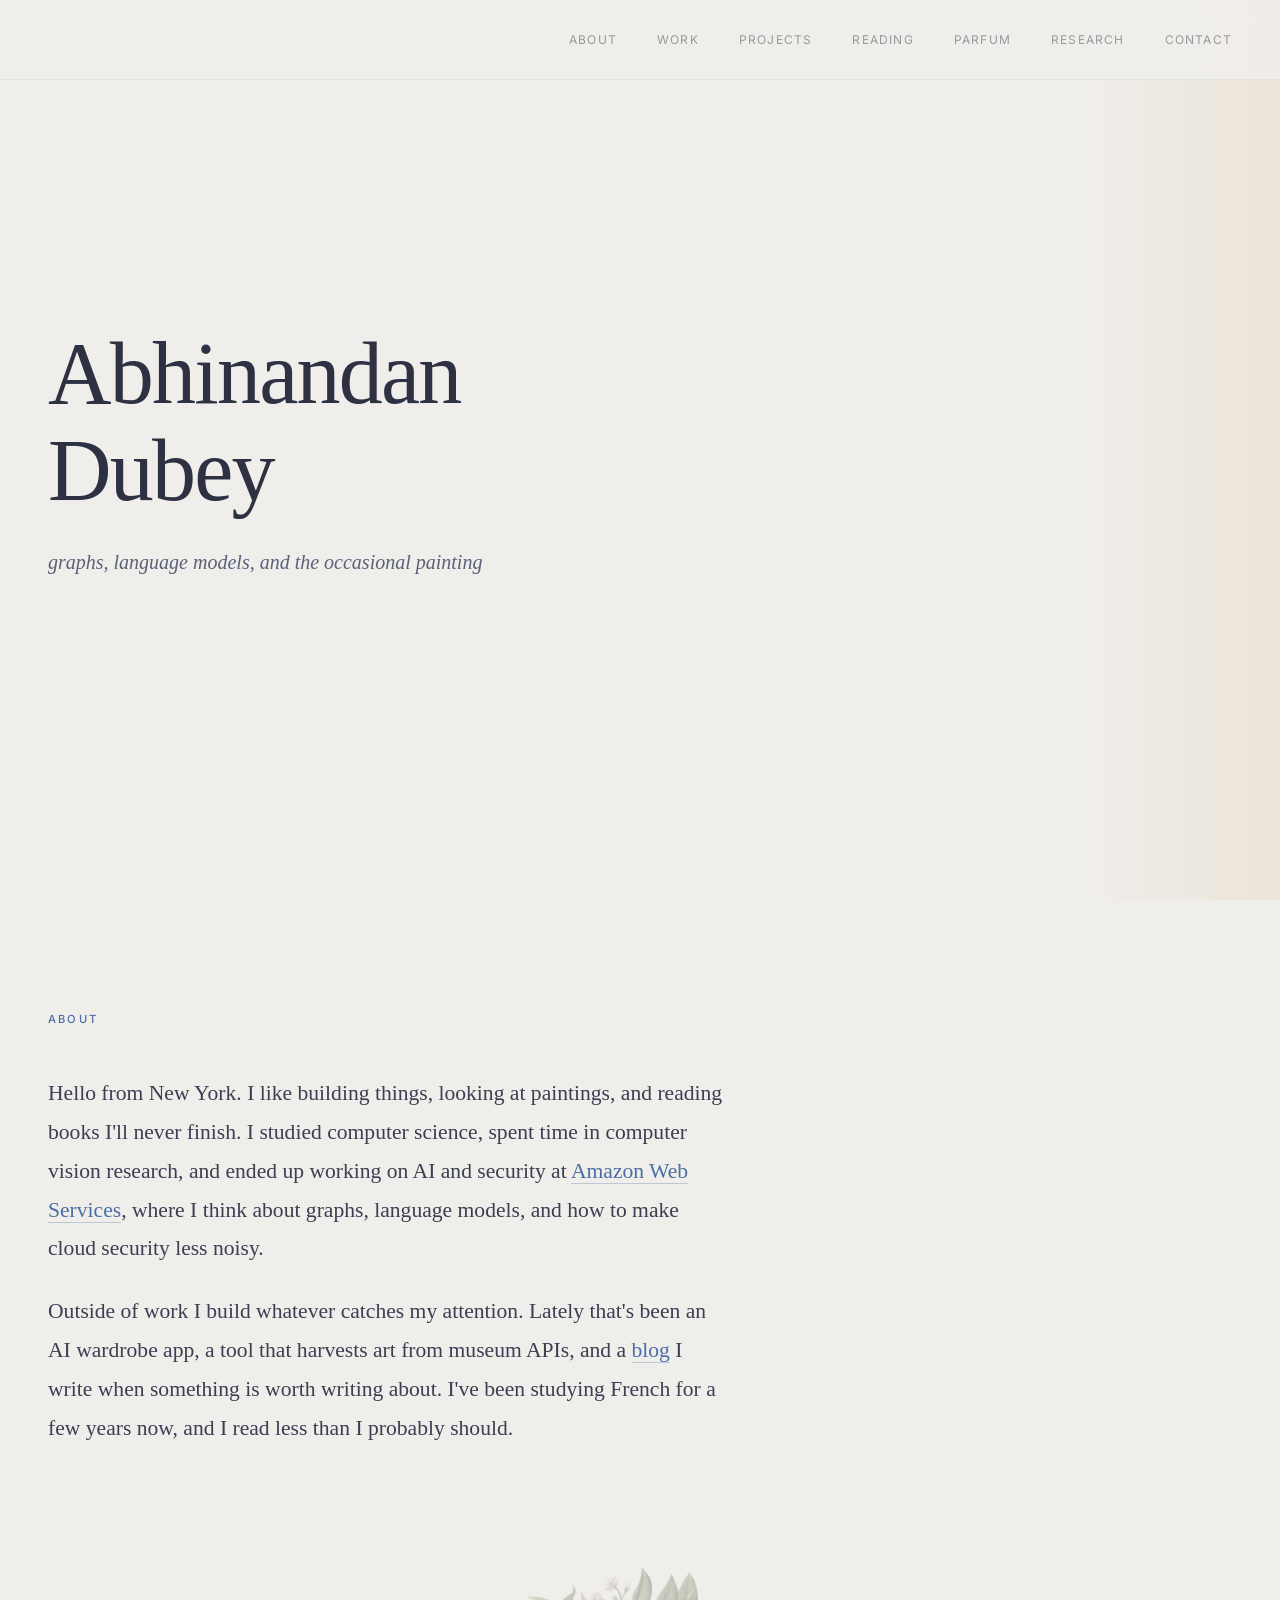
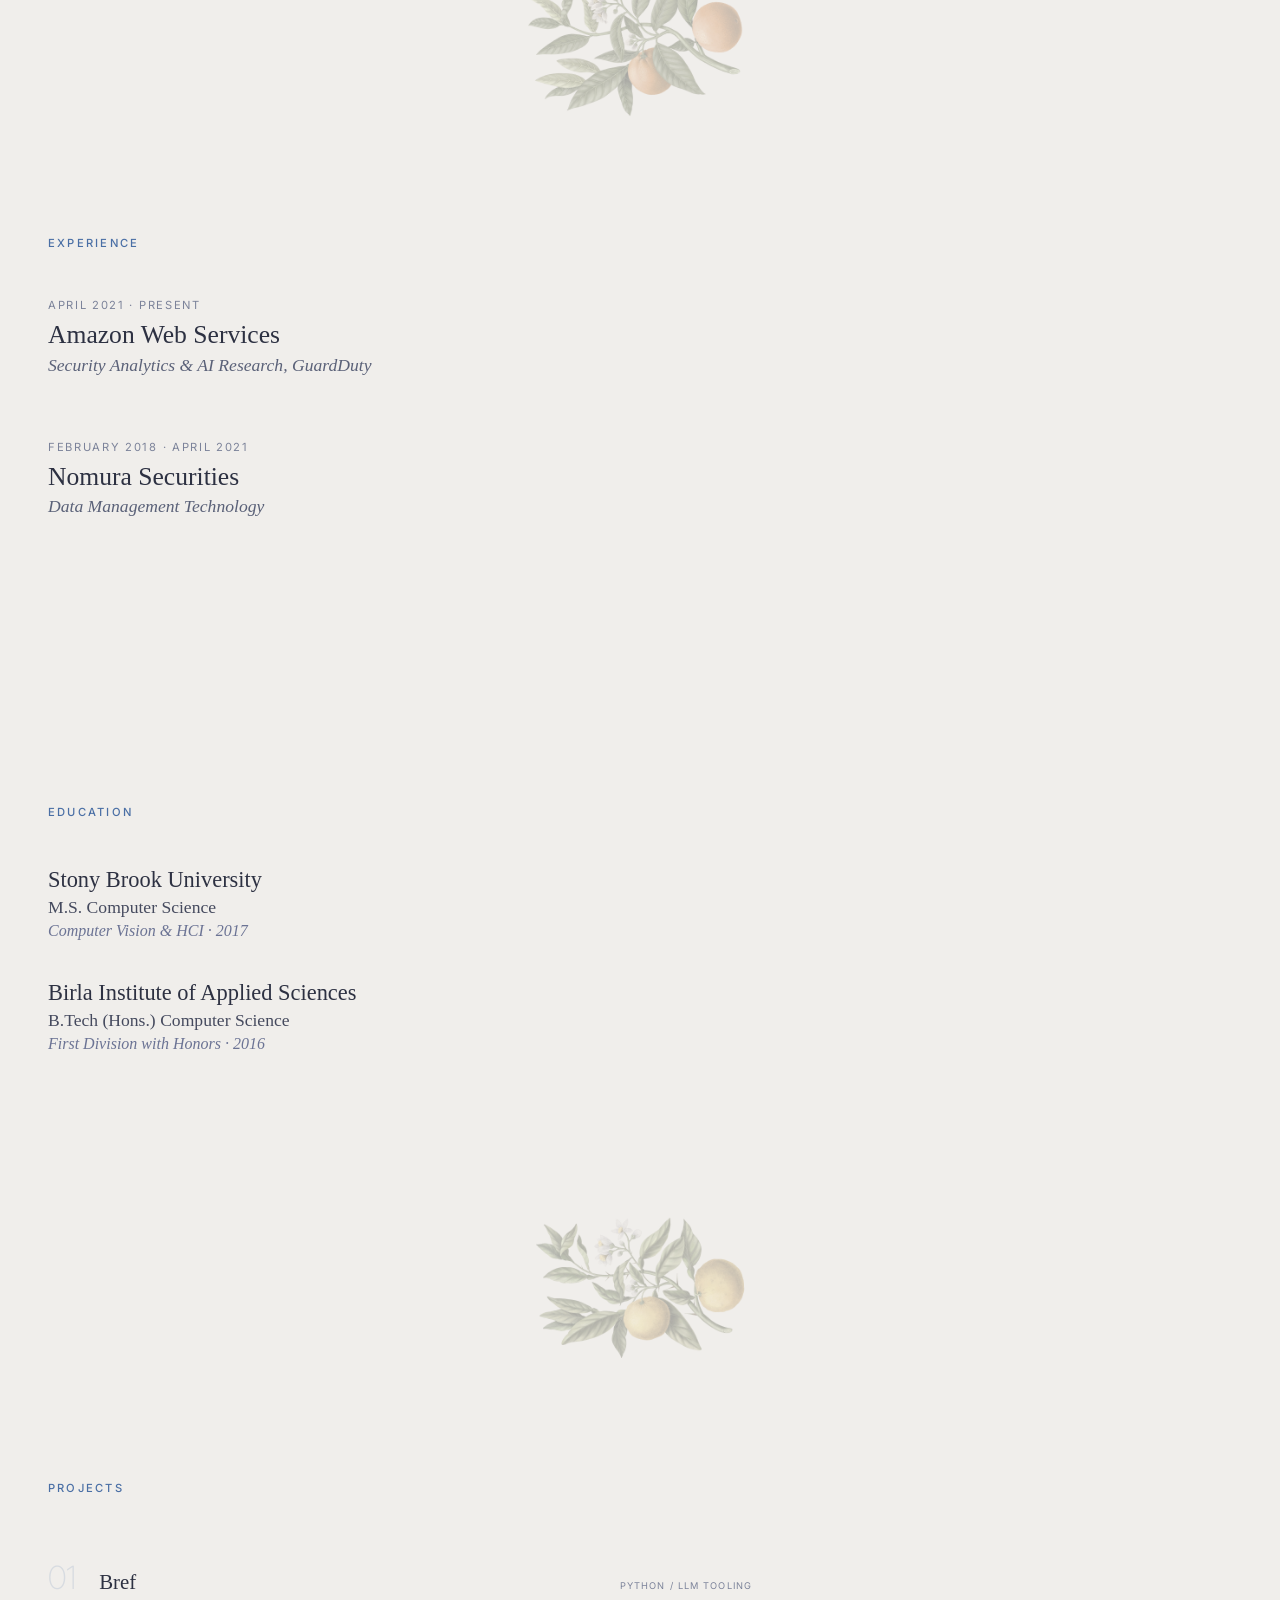
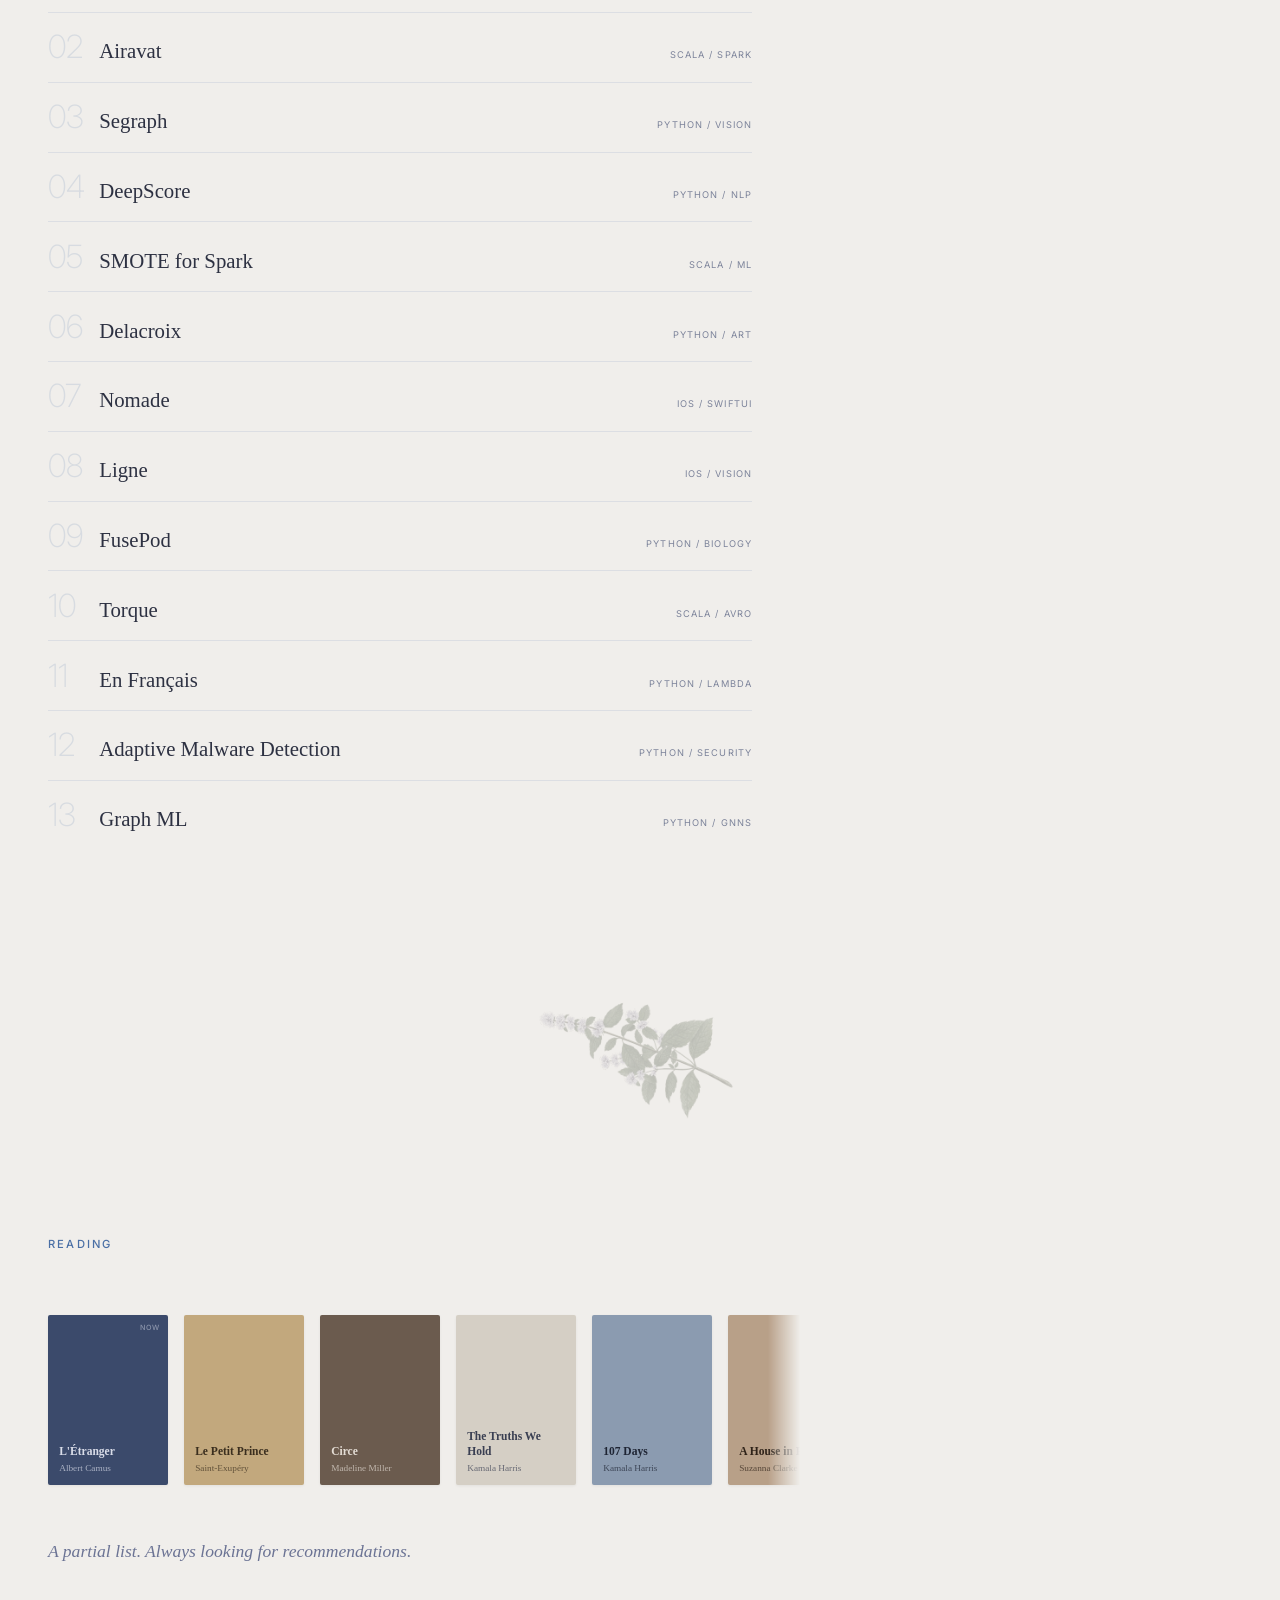
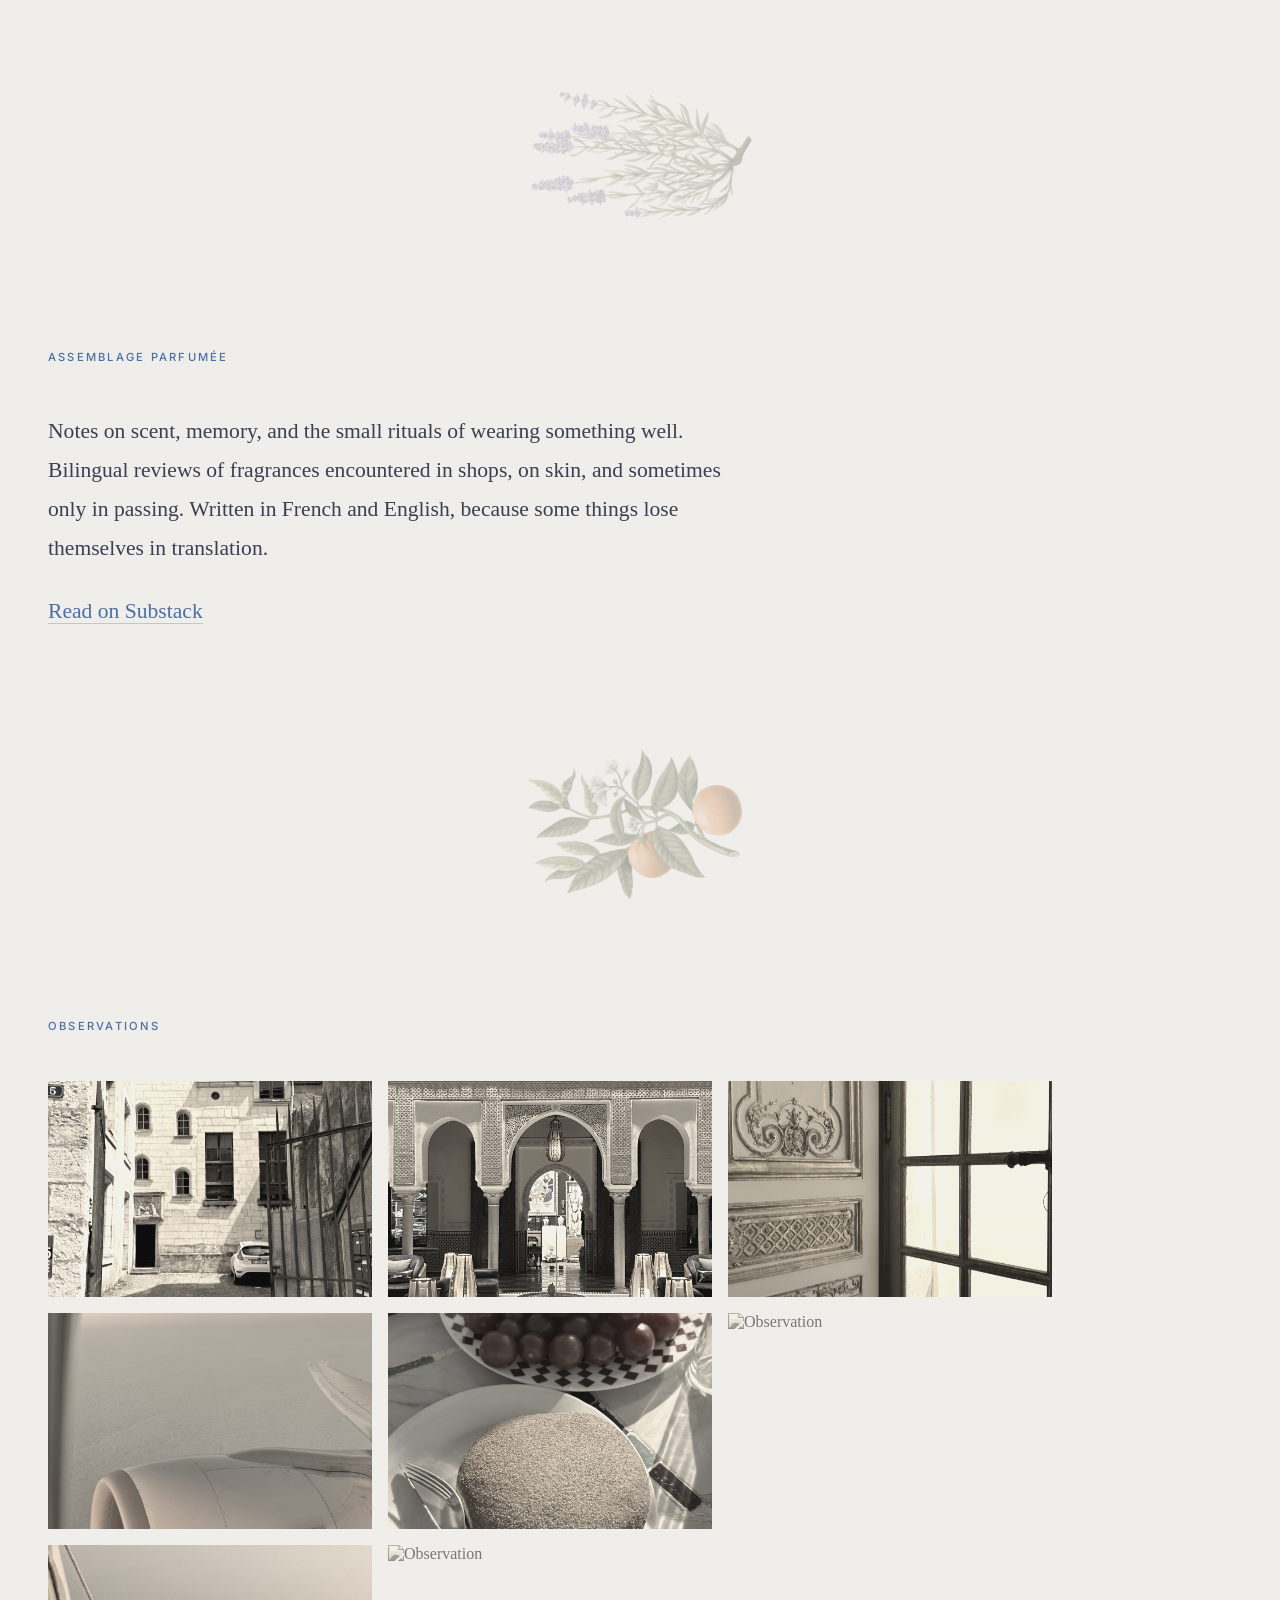
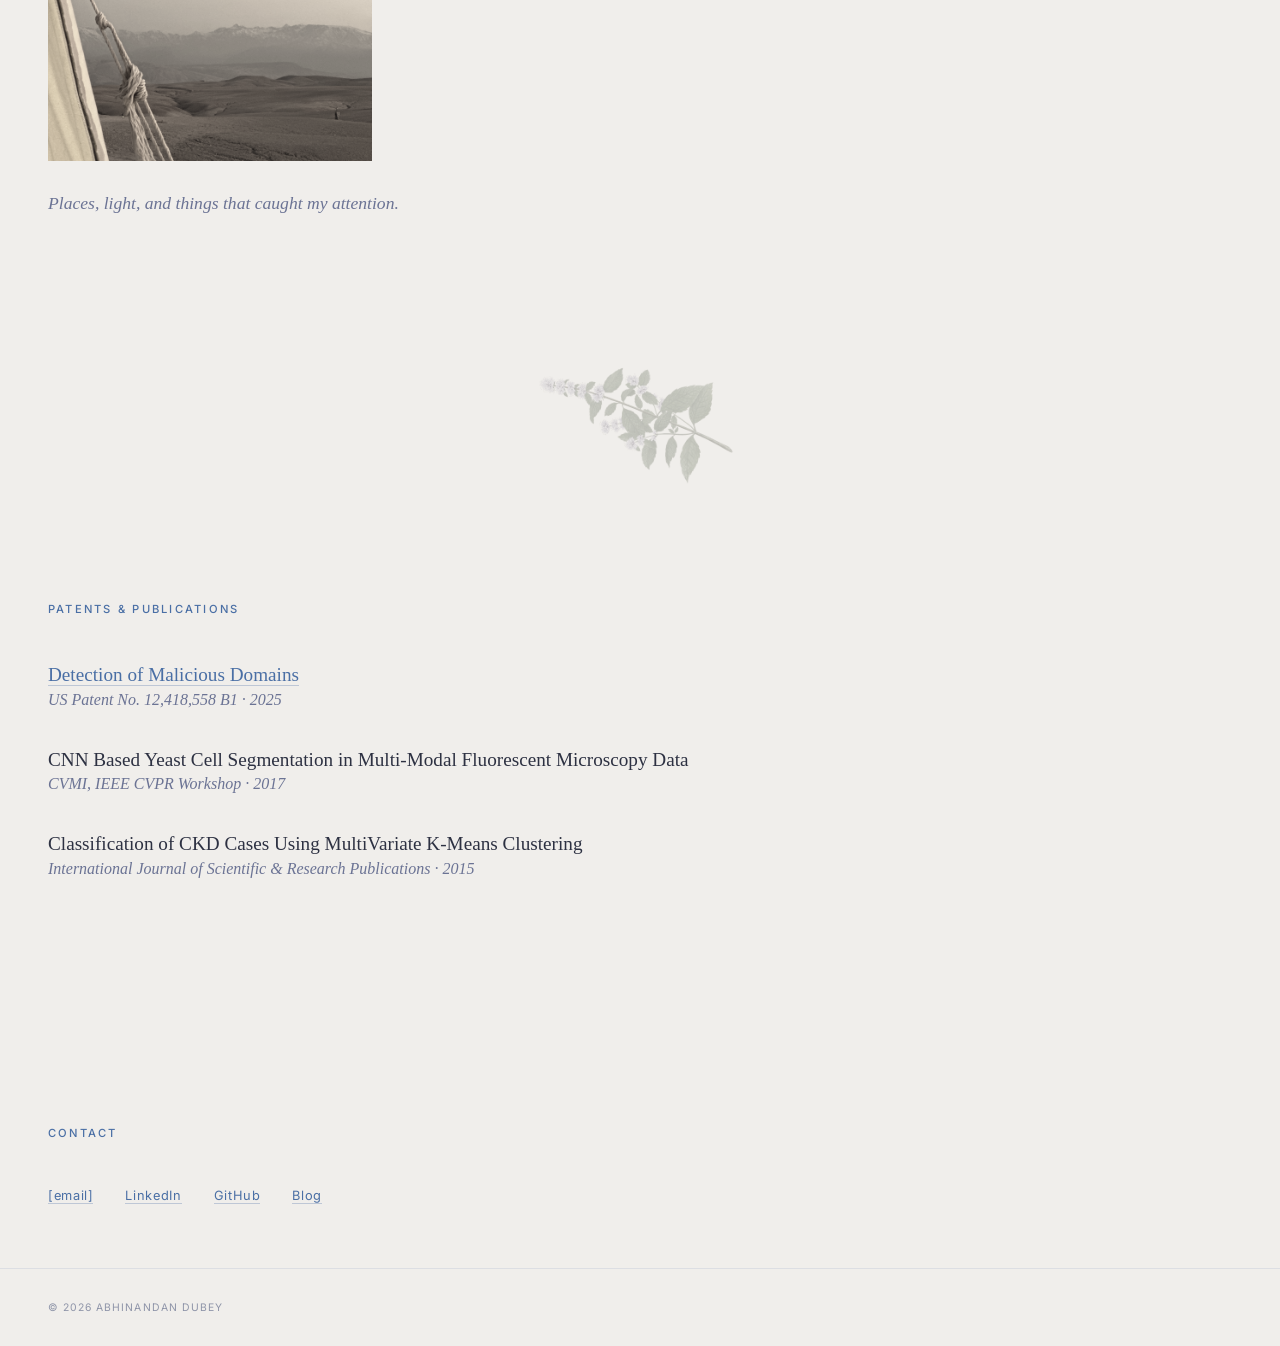
==== commit 3244b8e5: "Remove Sur Papier placeholder section" ====
--- a/index.html
+++ b/index.html
@@ -626,17 +626,7 @@
 
   <div class="ornament"><img src="assets/botanical-orange.png" alt=""></div>
 
-  <div class="visual-section" id="sur-papier">
-    <div class="section-label">Sur Papier</div>
-    <div class="visual-grid">
-      <div class="placeholder">coming soon</div>
-      <div class="placeholder">coming soon</div>
-      <div class="placeholder">coming soon</div>
-    </div>
-    <p class="visual-note">Sketches, paintings, and other things made by hand. More at <a href="https://art.abhinandandubey.com">art.abhinandandubey.com</a></p>
-  </div>
-
-  <div class="ornament"><img src="assets/botanical-yuzu.png" alt=""></div>
+
 
   <div class="visual-section" id="observations">
     <div class="section-label">Observations</div>
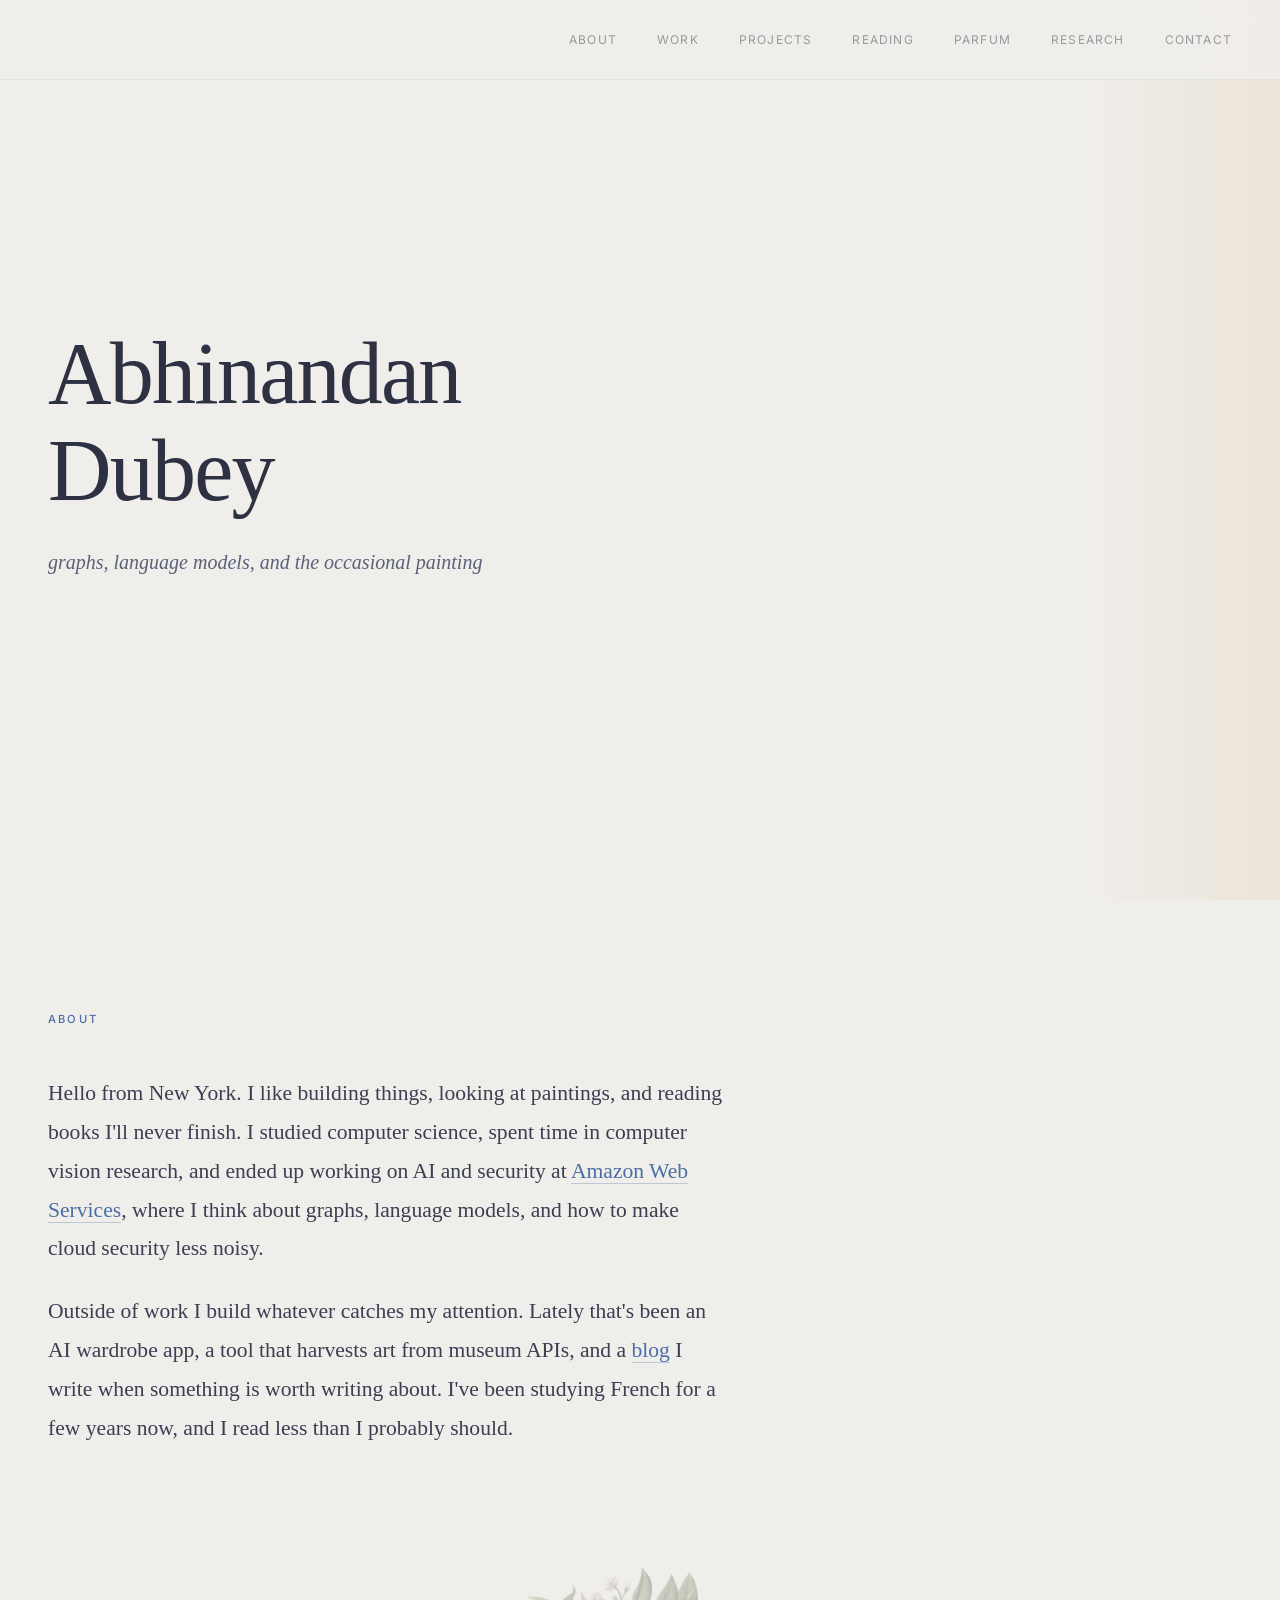
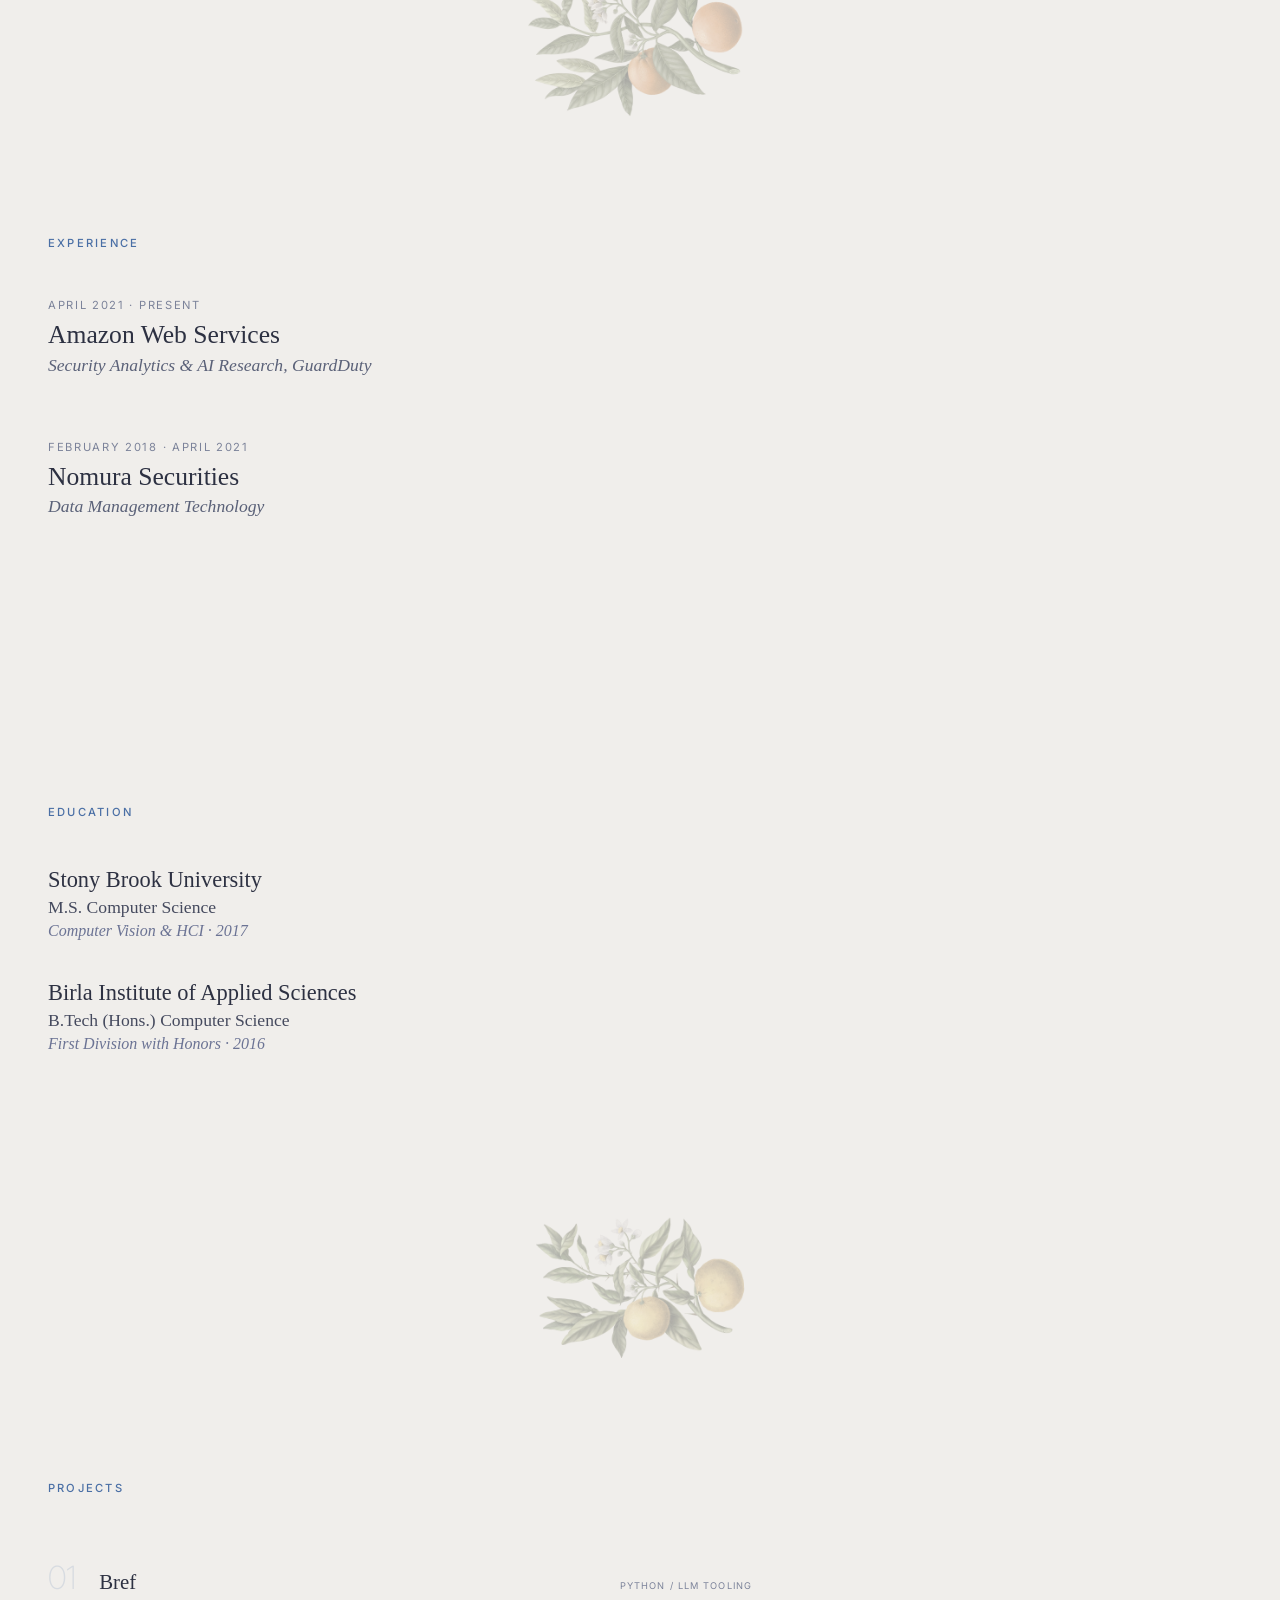
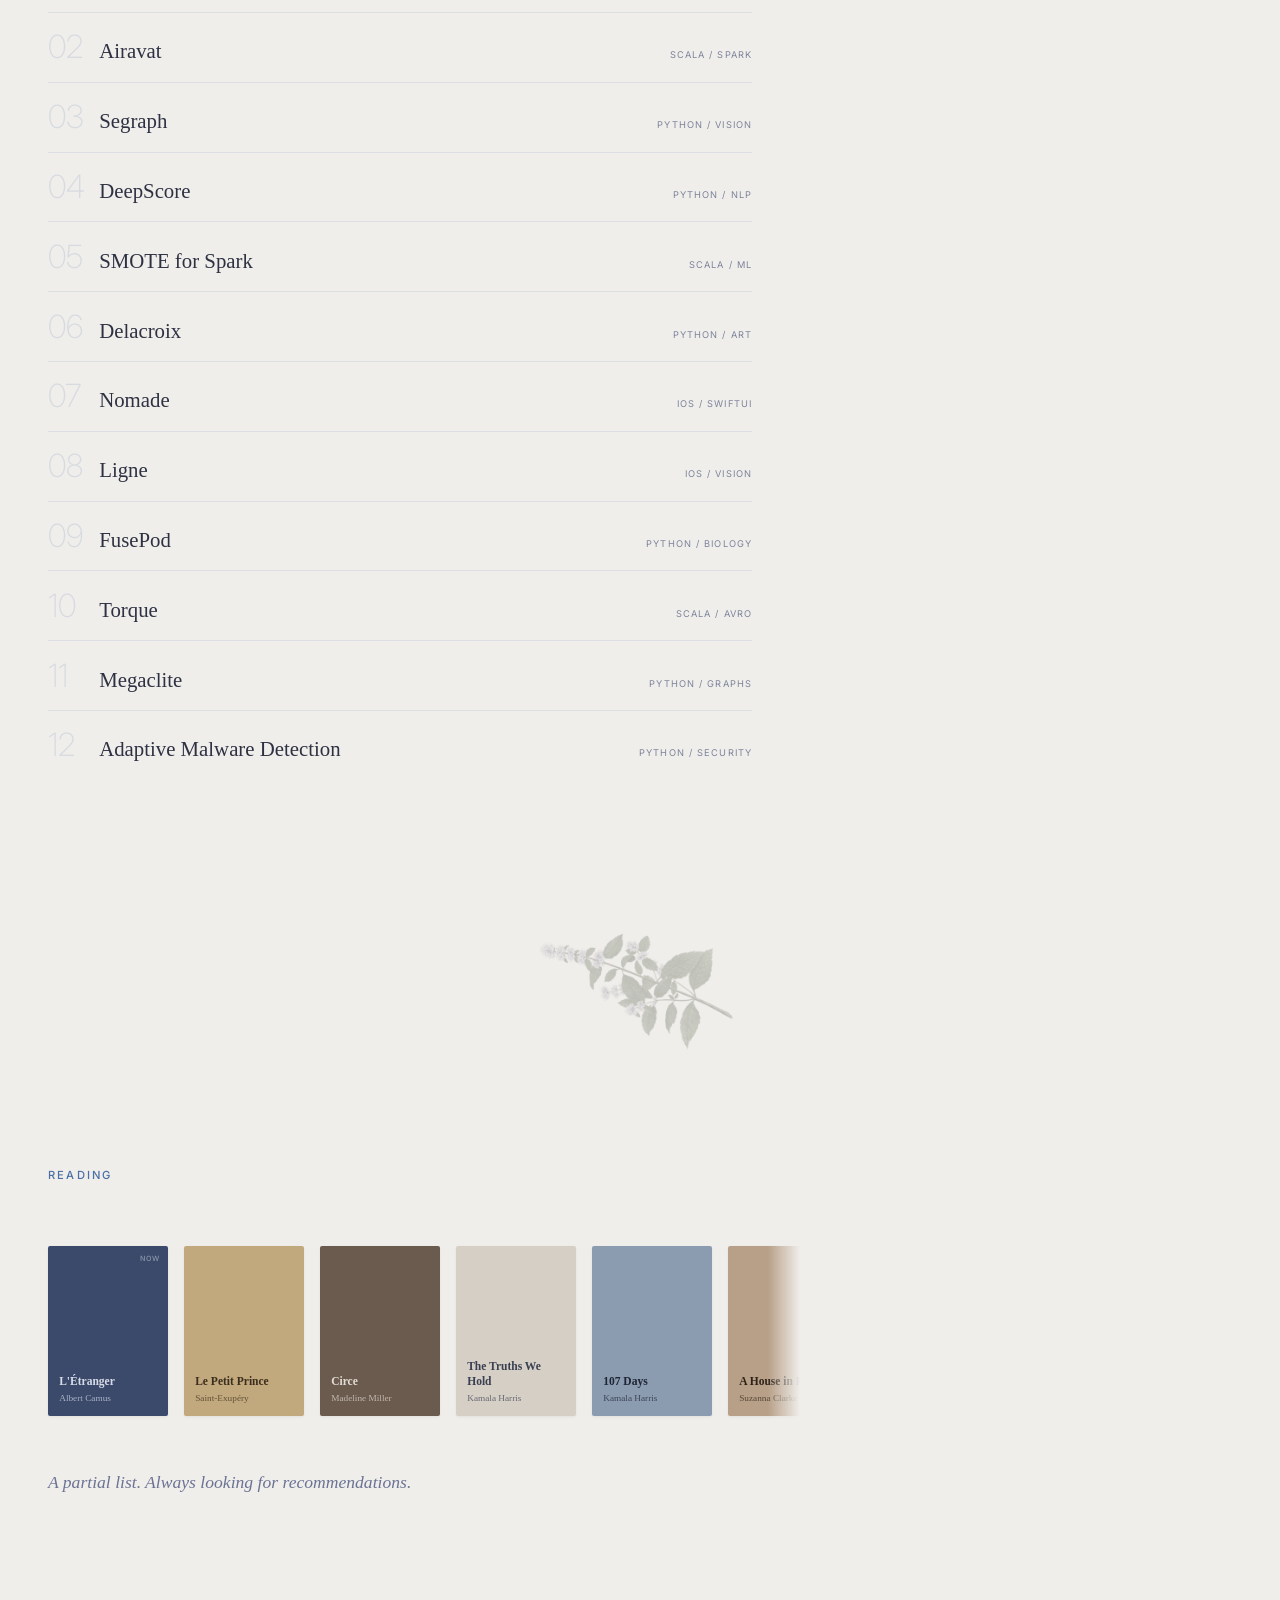
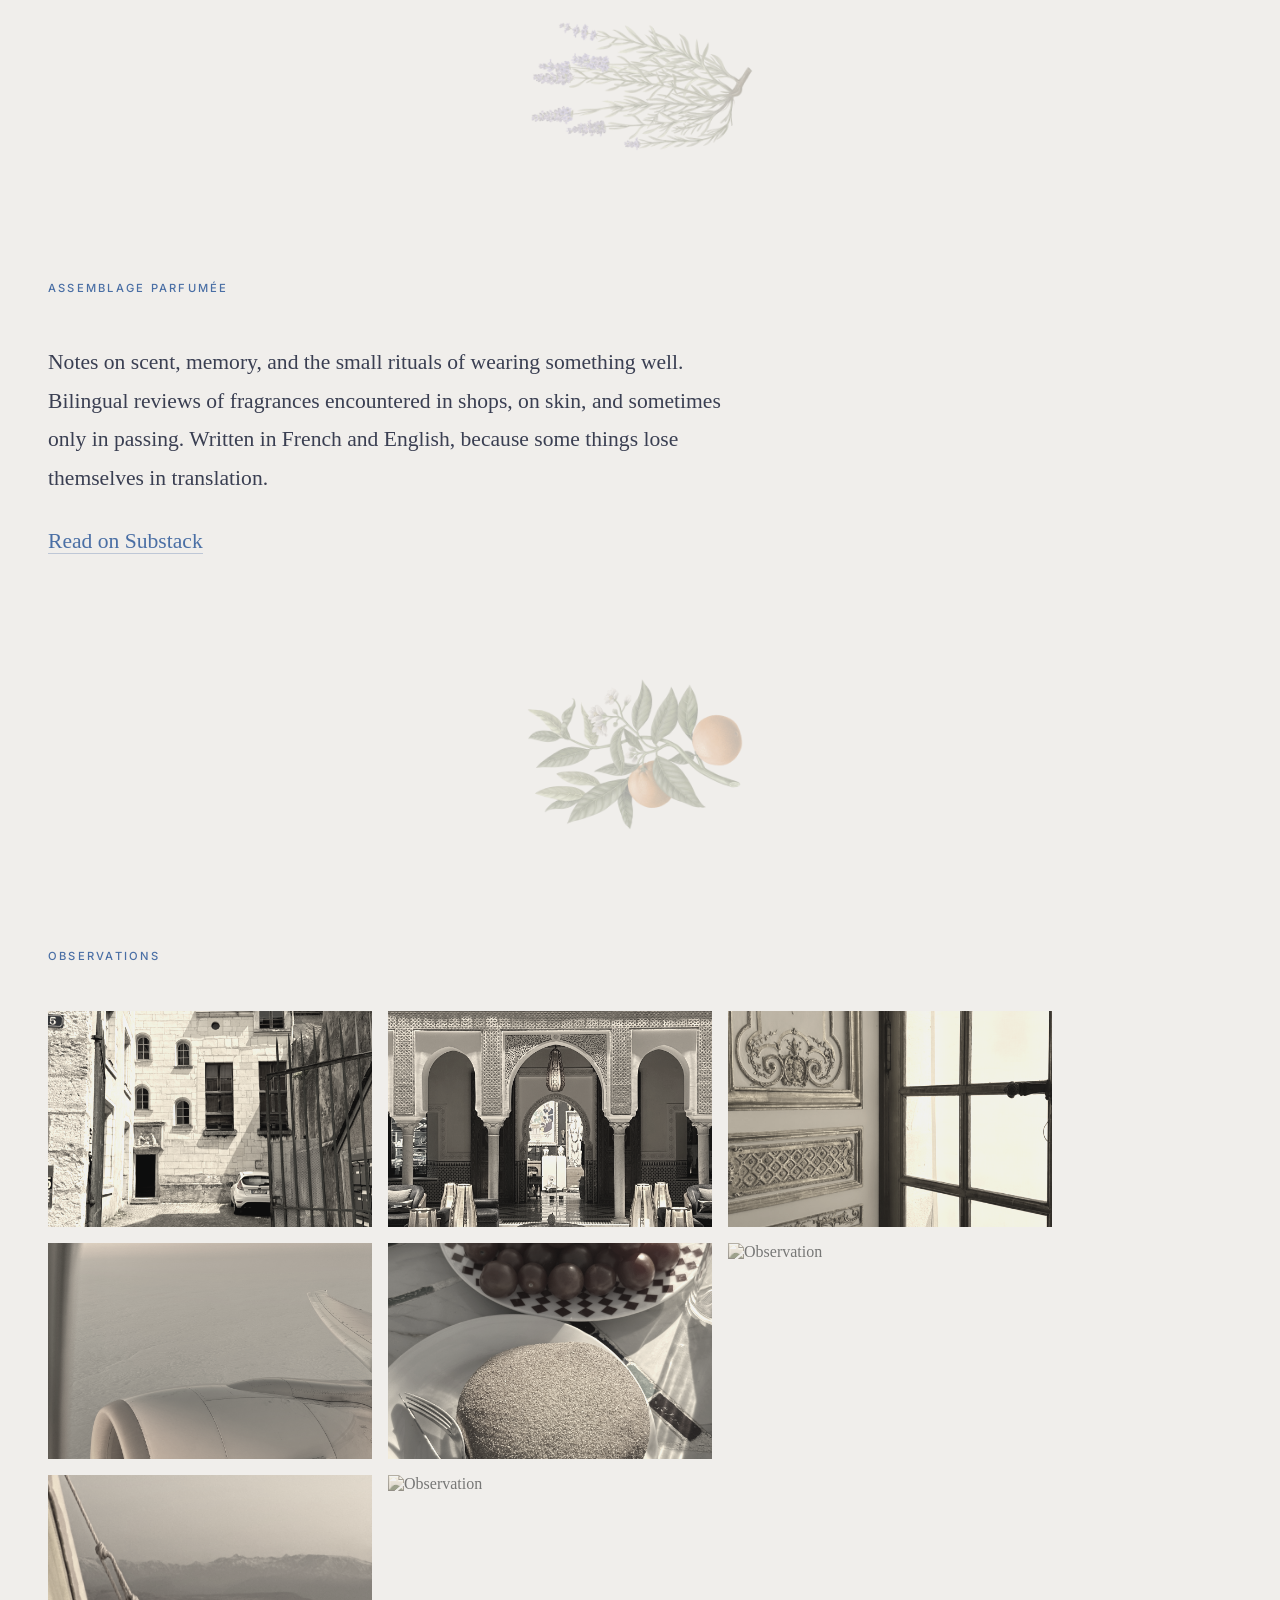
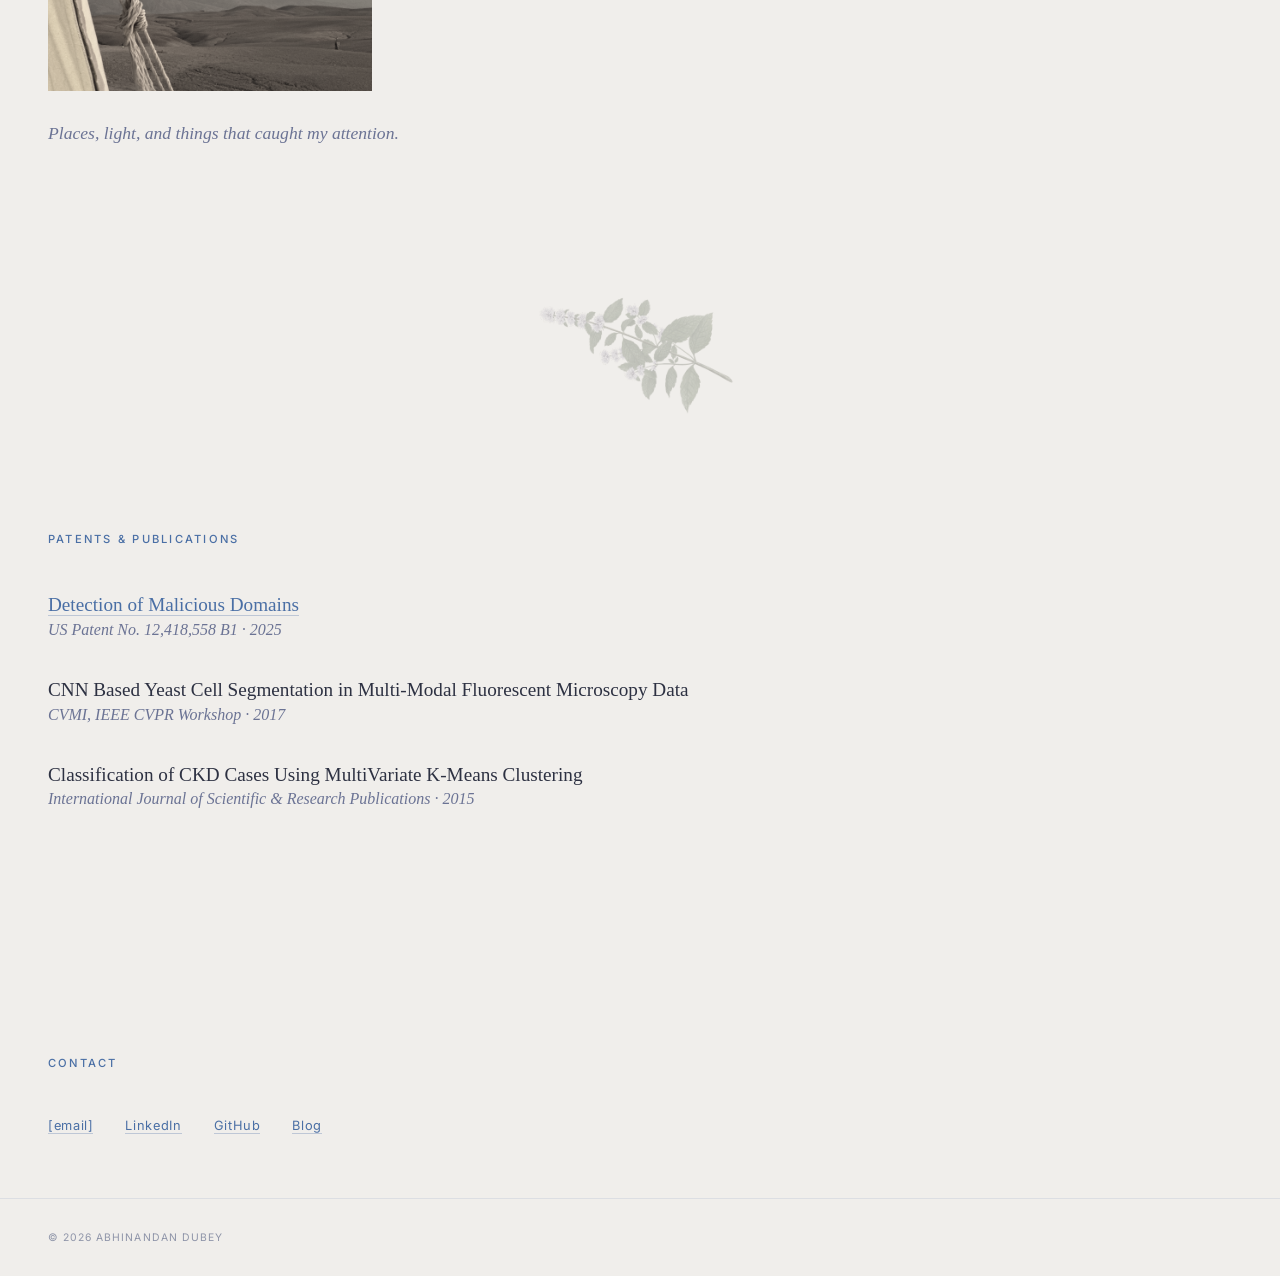
==== commit f0a1eb21: "Remove Graph ML and En Français, add Megaclite project" ====
--- a/index.html
+++ b/index.html
@@ -489,11 +489,11 @@
 
       <div class="proj-row">
         <div class="proj-head">
-          <span class="proj-name">En Français</span>
-          <span class="proj-tag">Python / Lambda</span>
-        </div>
-        <div class="proj-body">
-          <p>Daily French exercises delivered to your inbox. Translation drills, vocabulary, text extracts. Runs on Lambda for essentially $0.</p>
+          <span class="proj-name"><a href="https://github.com/alivcor/megaclite">Megaclite</a></span>
+          <span class="proj-tag">Python / Graphs</span>
+        </div>
+        <div class="proj-body">
+          <p>A graph library for building, analyzing, and visualizing complex networks.</p>
         </div>
       </div>
 
@@ -507,15 +507,7 @@
         </div>
       </div>
 
-      <div class="proj-row">
-        <div class="proj-head">
-          <span class="proj-name">Graph ML</span>
-          <span class="proj-tag">Python / GNNs</span>
-        </div>
-        <div class="proj-body">
-          <p>Node classification, link prediction, and graph clustering with GNNs. GAT, GraphSAGE, and heterogeneous attention on CORA and ogbn-arxiv.</p>
-        </div>
-      </div>
+
 
     </div>
   </section>
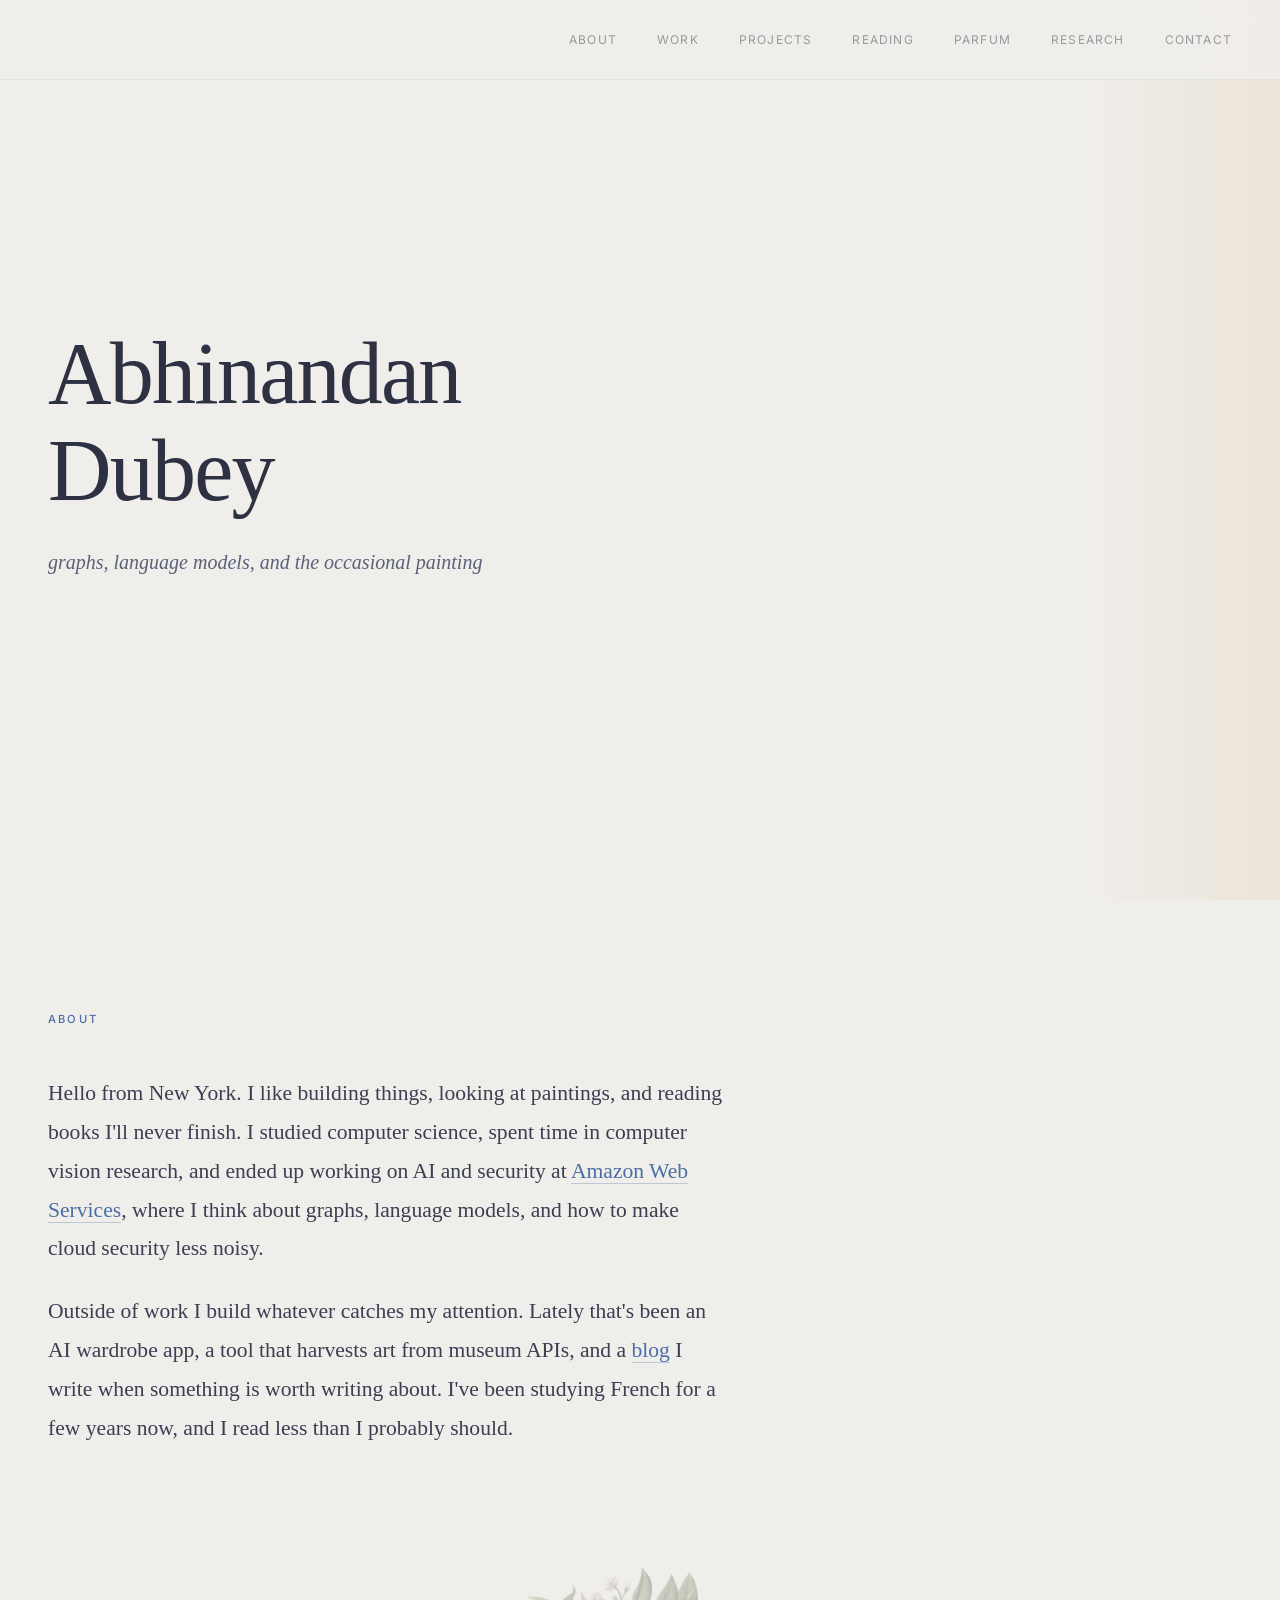
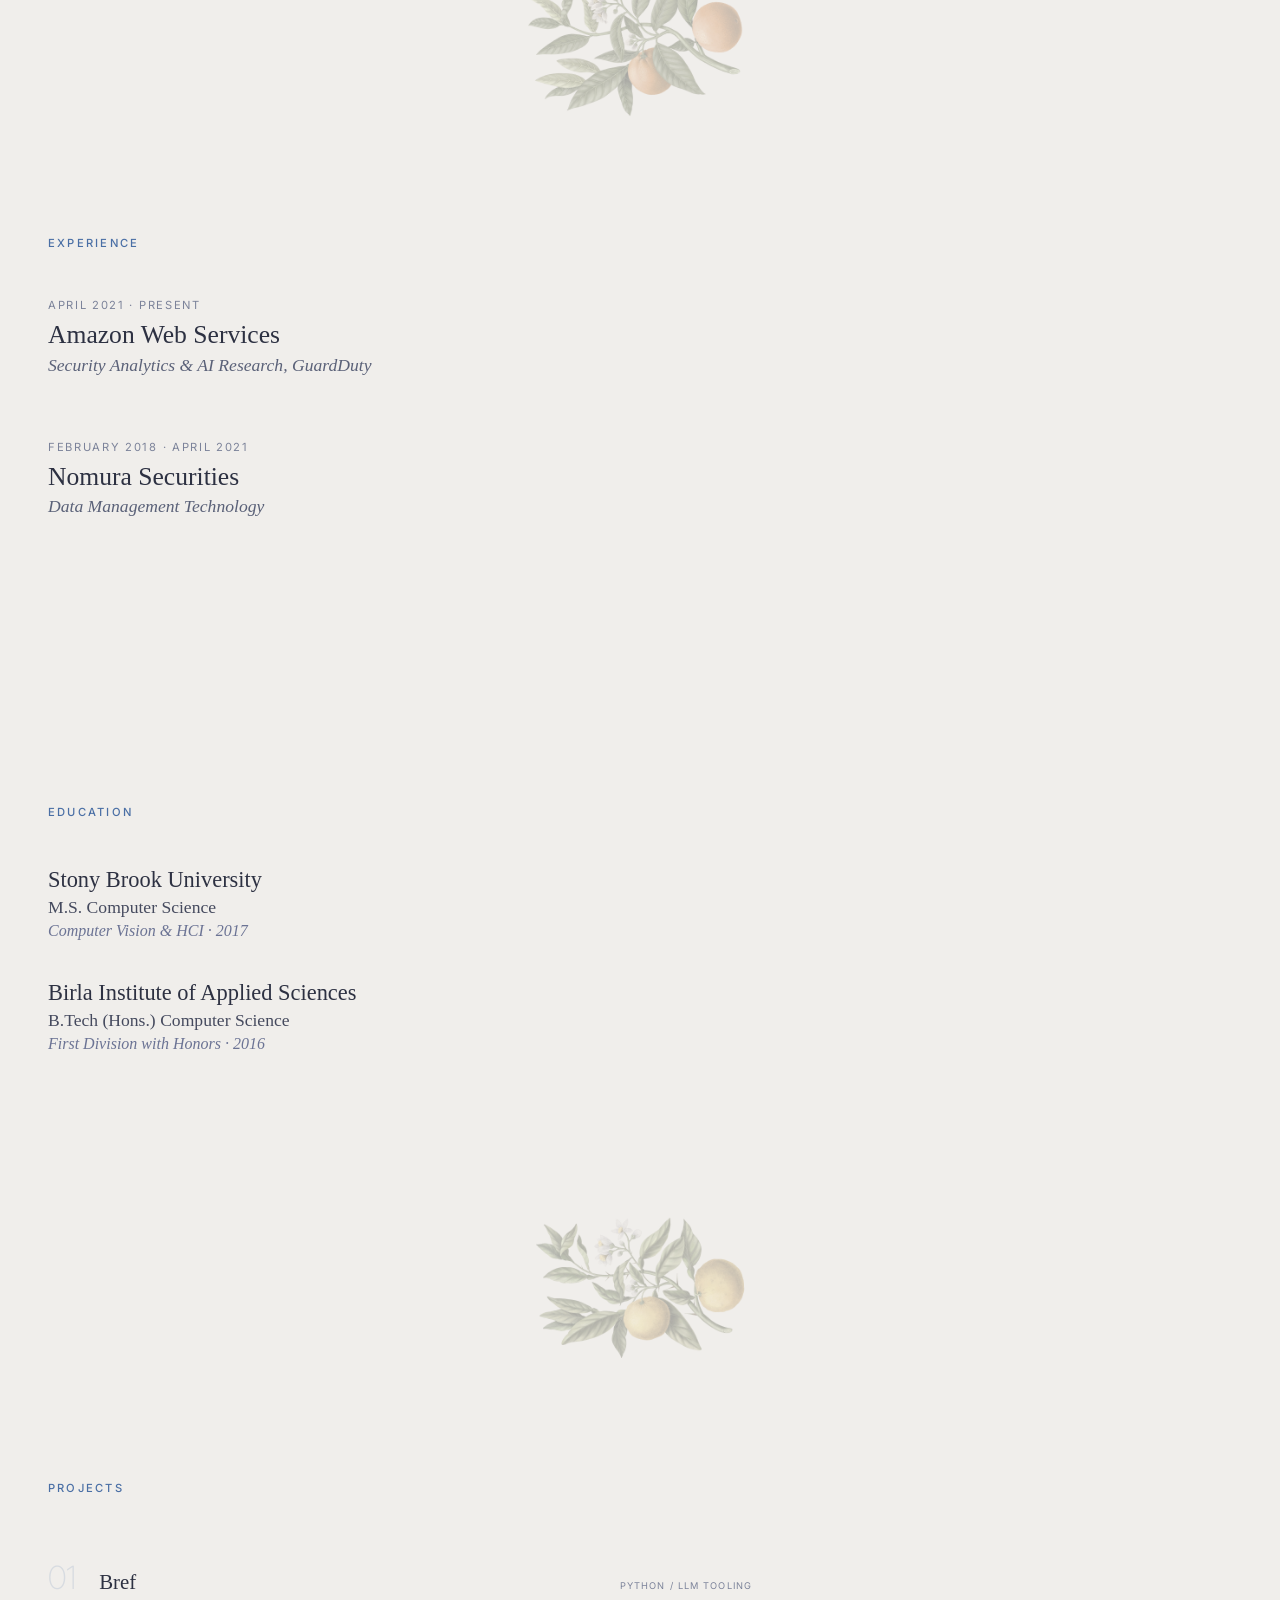
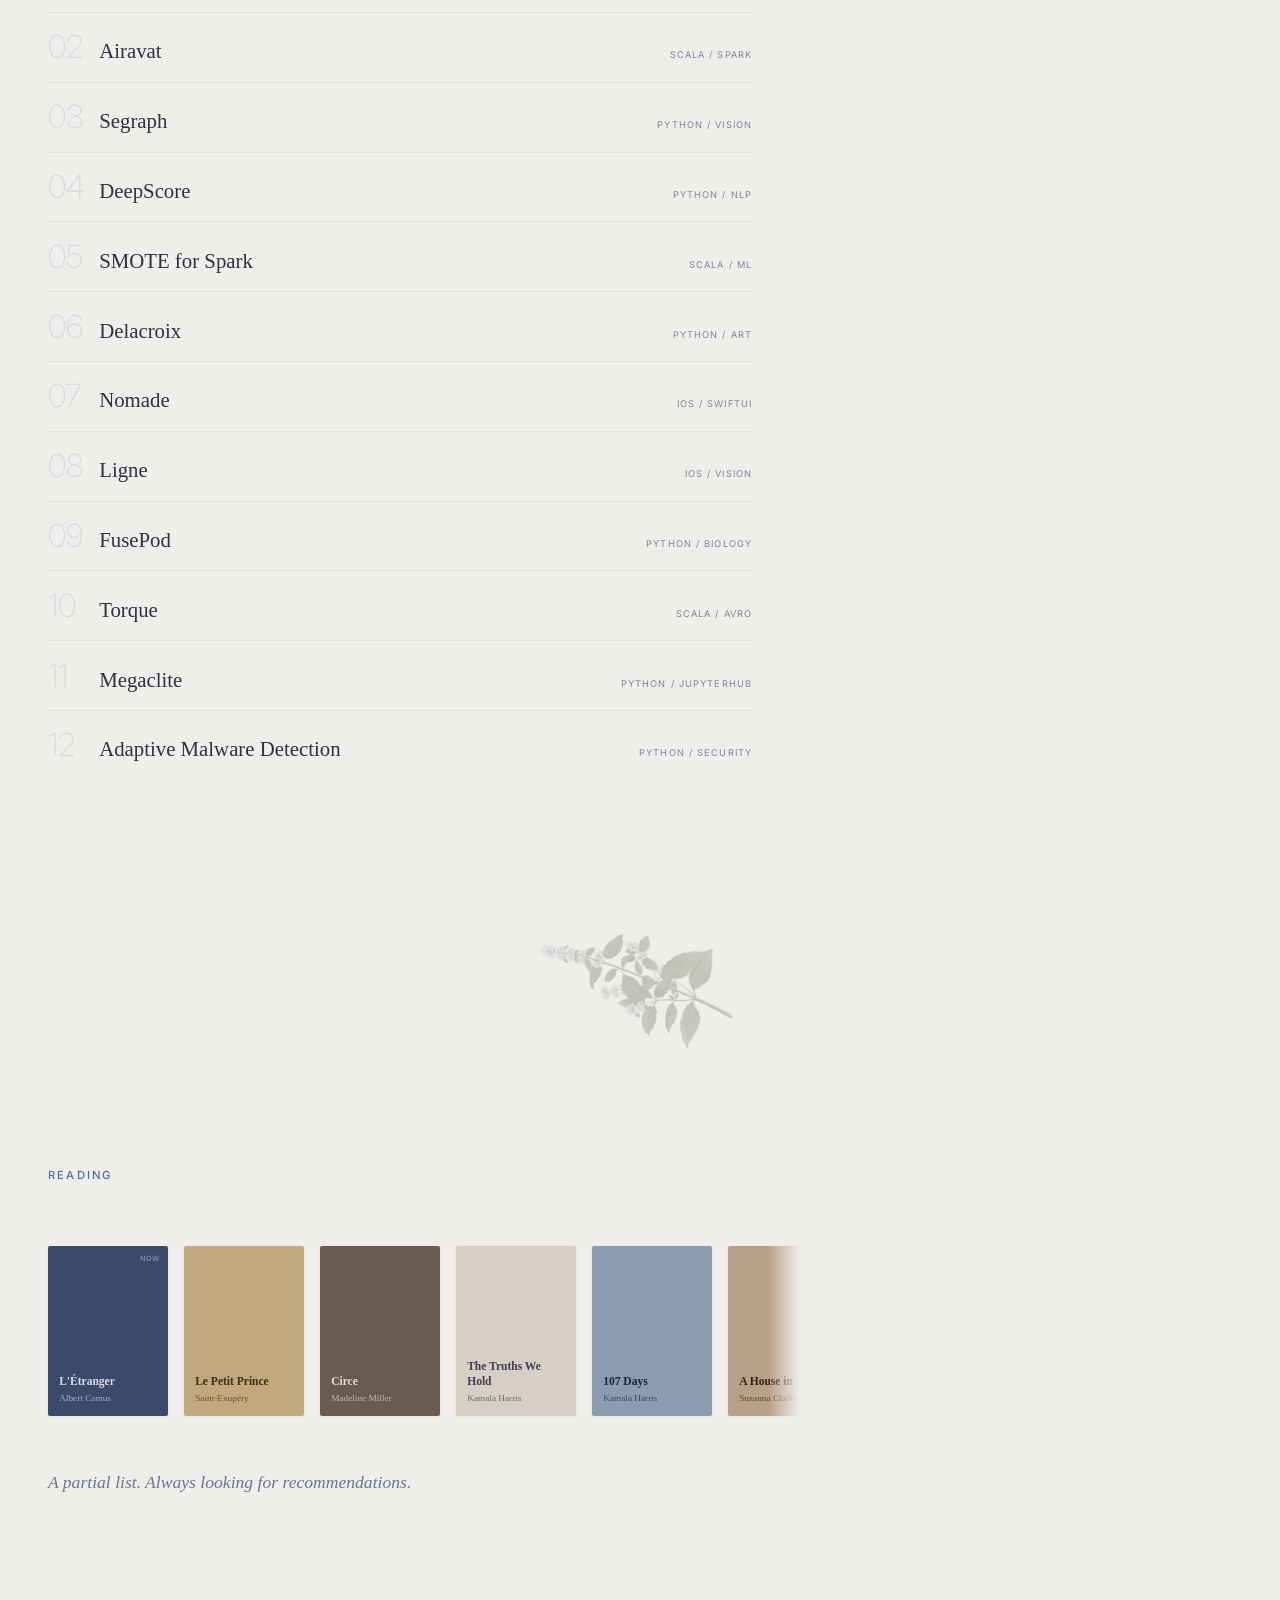
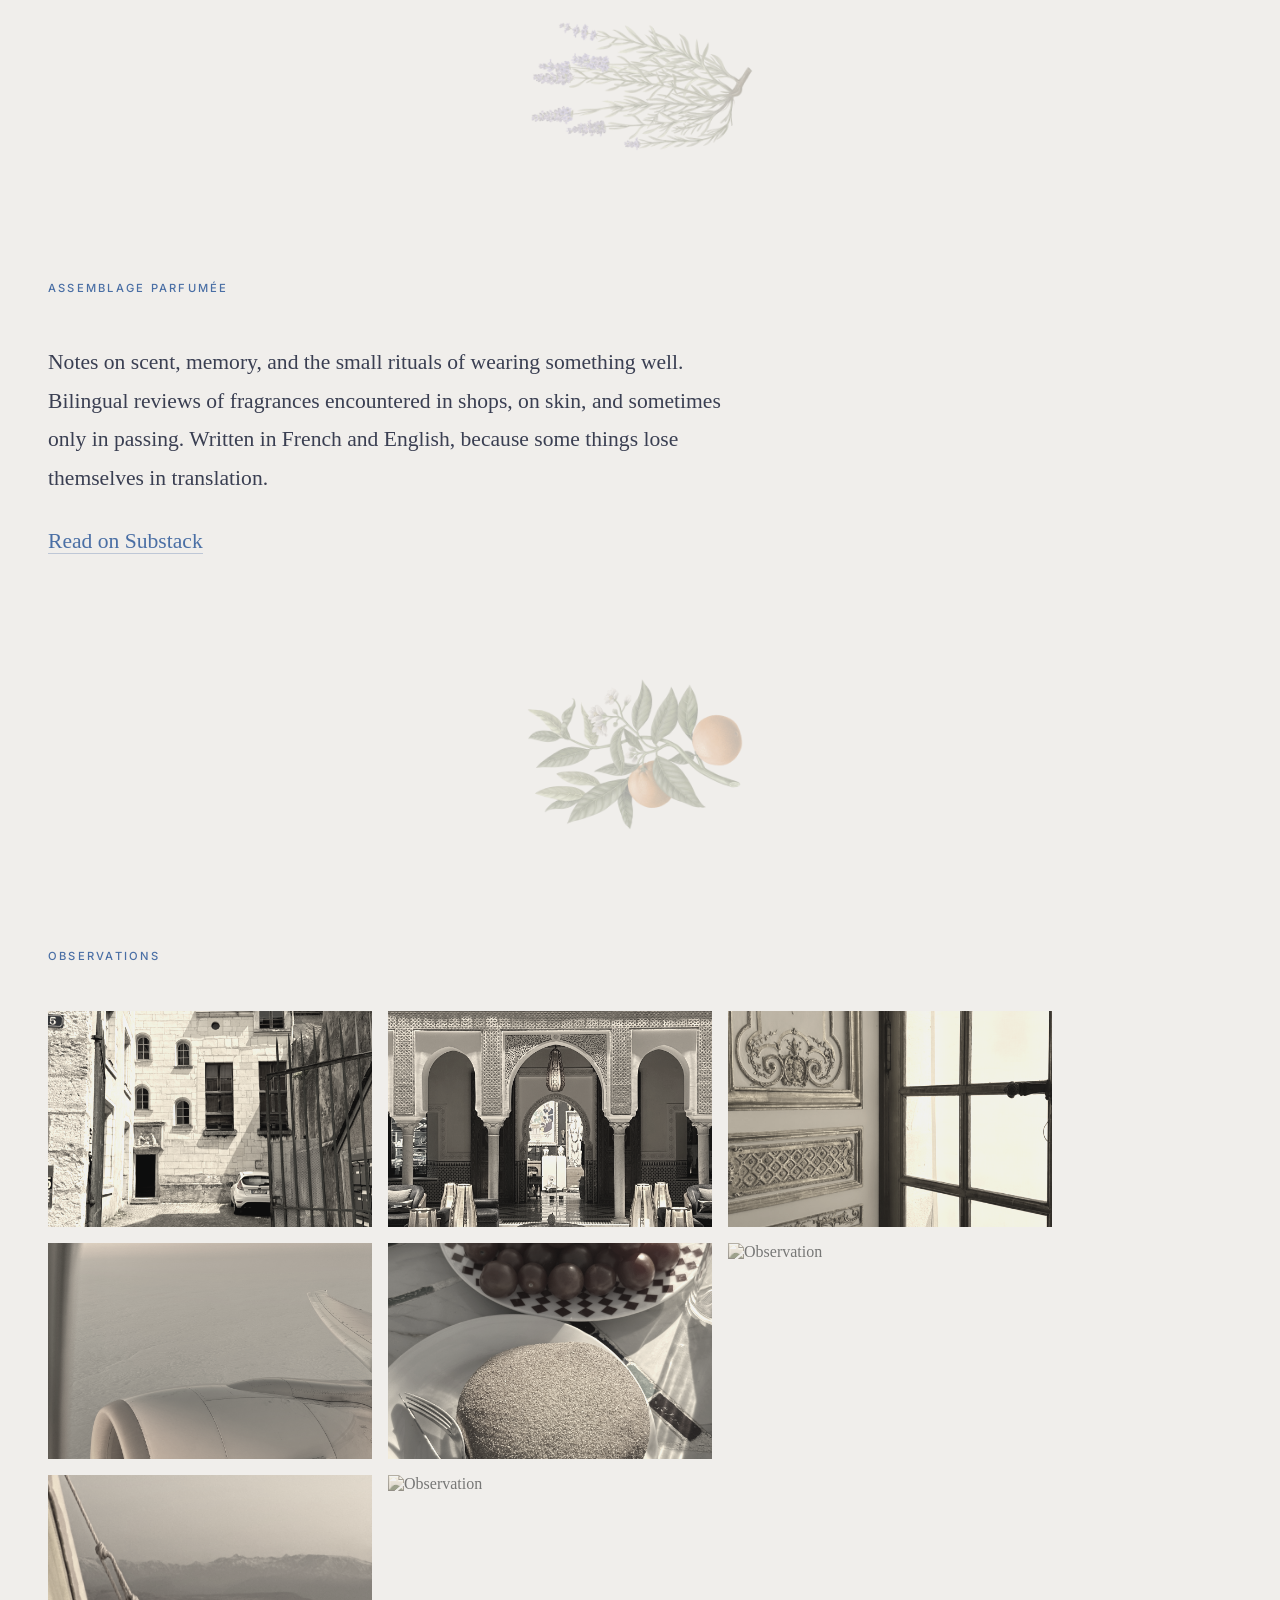
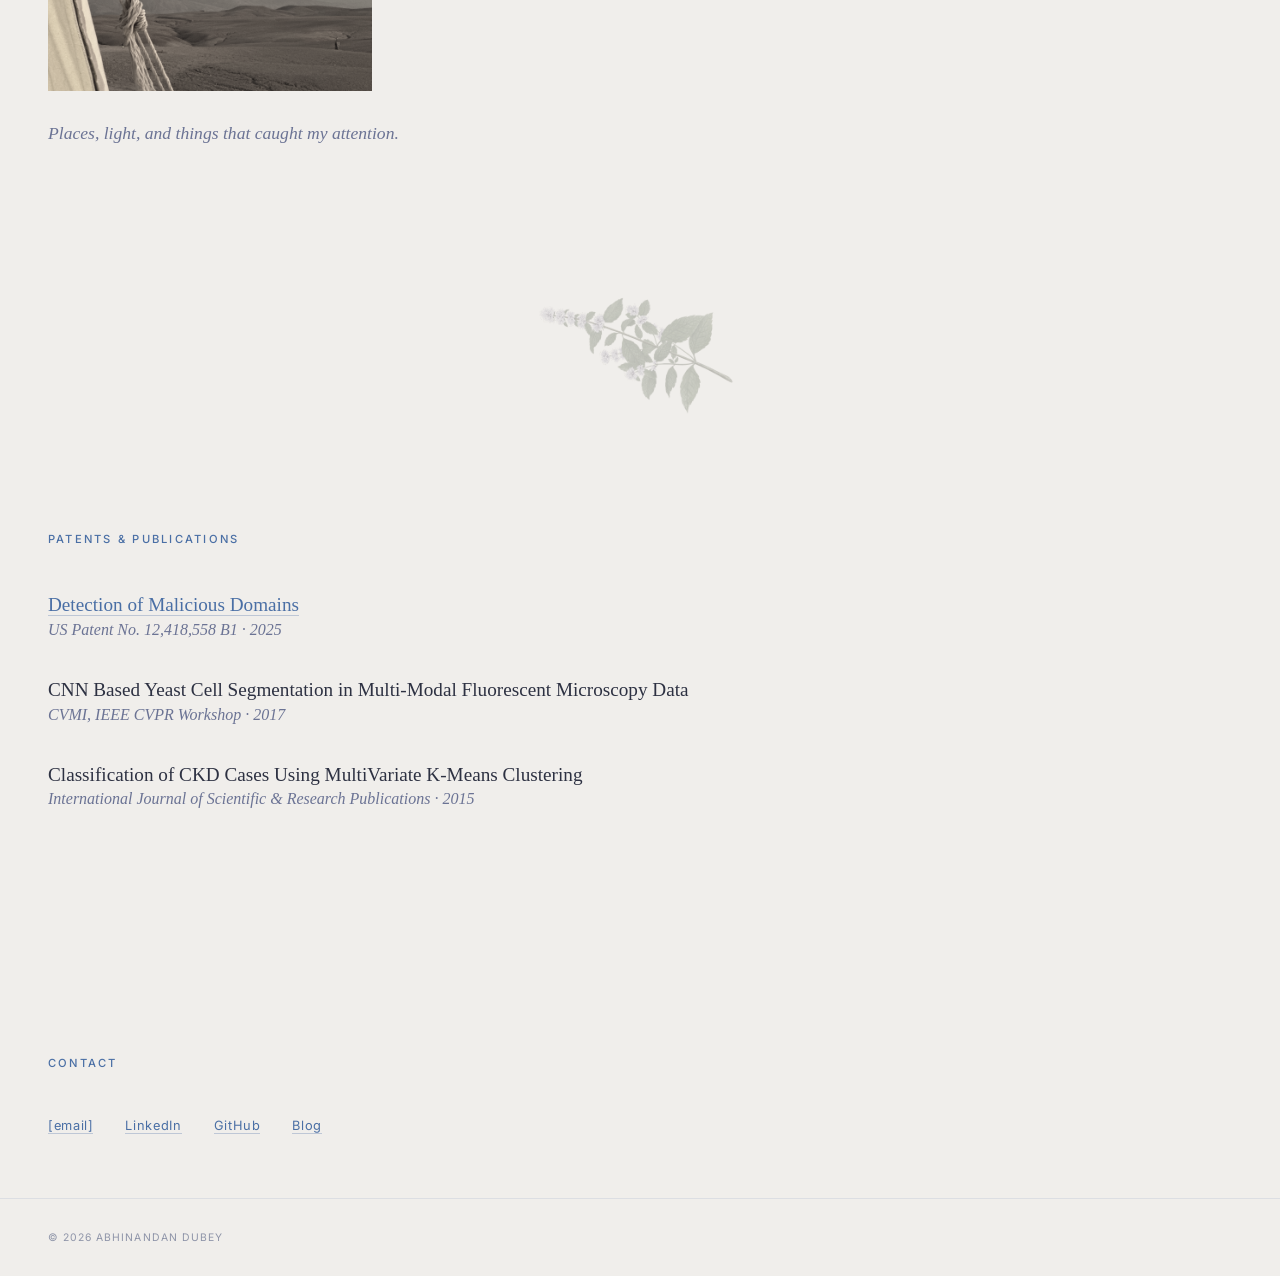
==== commit cba215ad: "fix megaclite desc" ====
--- a/index.html
+++ b/index.html
@@ -490,10 +490,10 @@
       <div class="proj-row">
         <div class="proj-head">
           <span class="proj-name"><a href="https://github.com/alivcor/megaclite">Megaclite</a></span>
-          <span class="proj-tag">Python / Graphs</span>
-        </div>
-        <div class="proj-body">
-          <p>A graph library for building, analyzing, and visualizing complex networks.</p>
+          <span class="proj-tag">Python / JupyterHub</span>
+        </div>
+        <div class="proj-body">
+          <p>Resource manager for JupyterHub. Also a moon of Jupiter.</p>
         </div>
       </div>
 
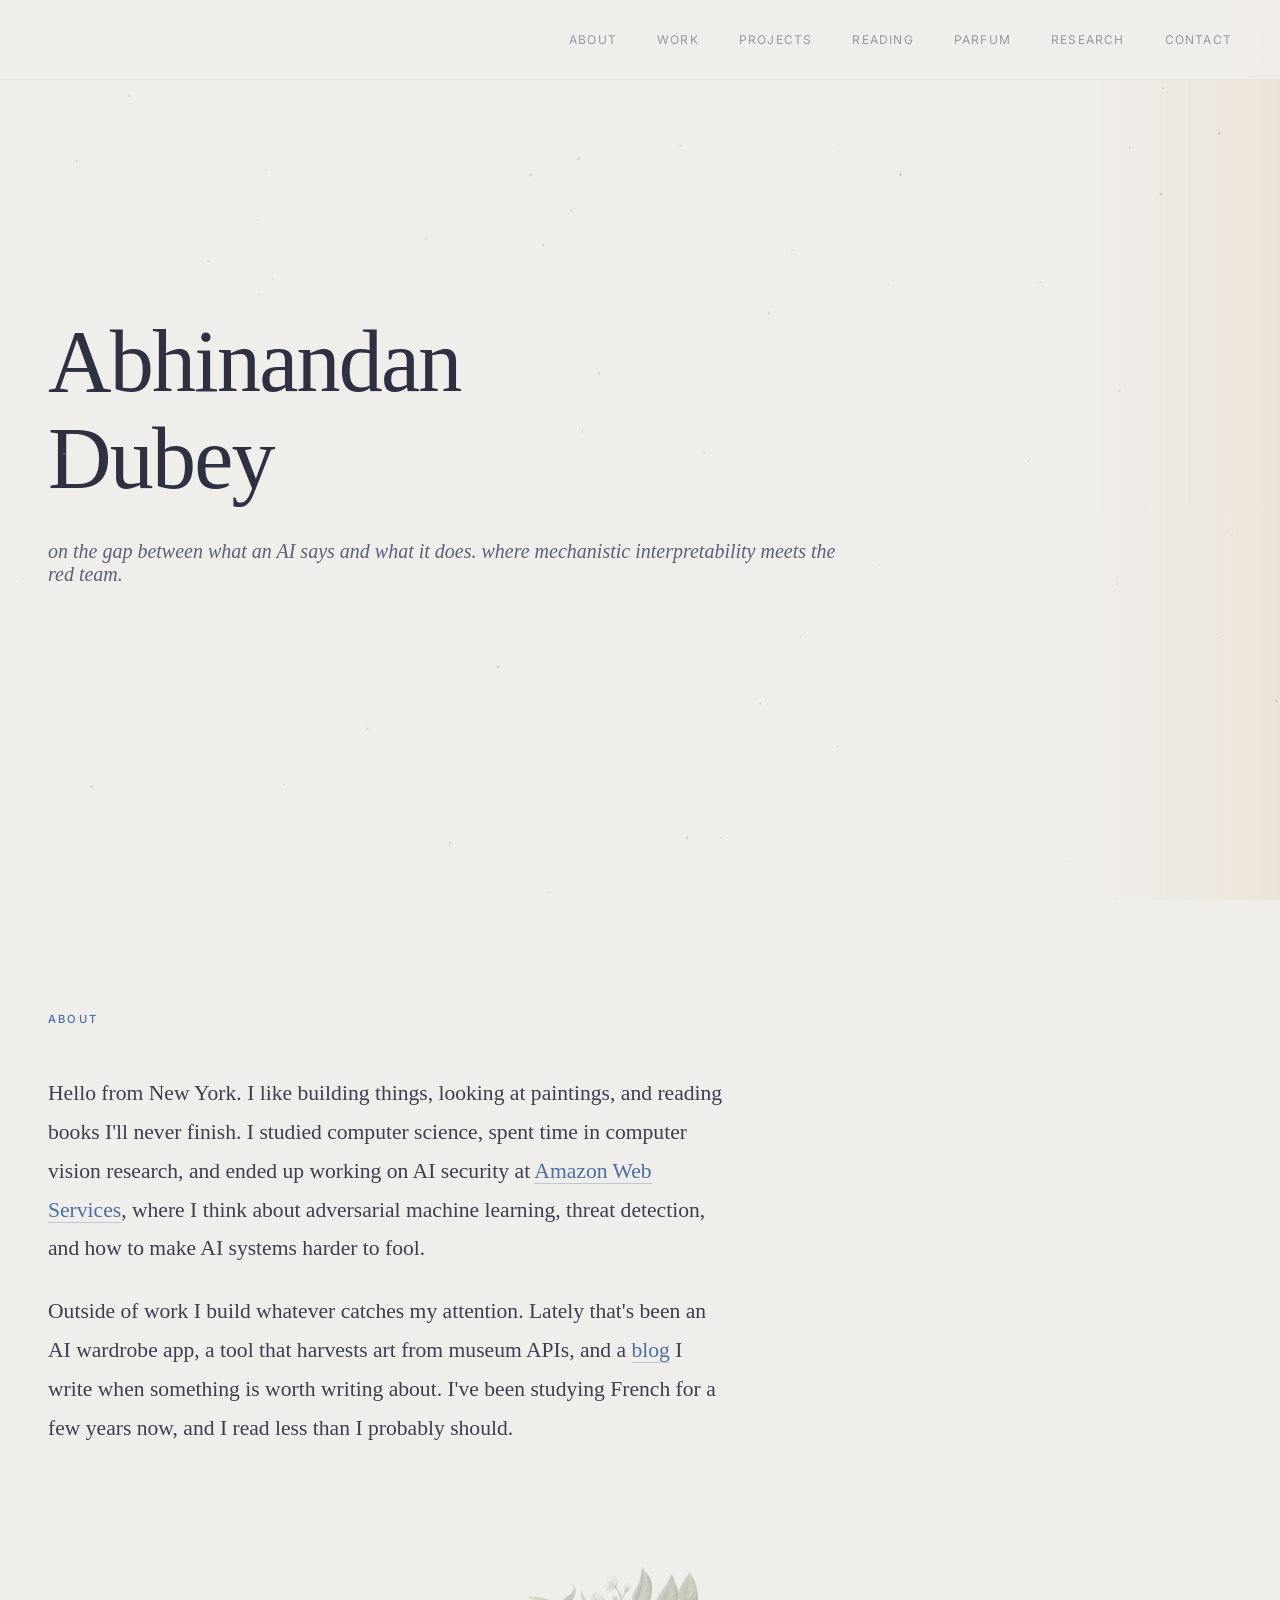
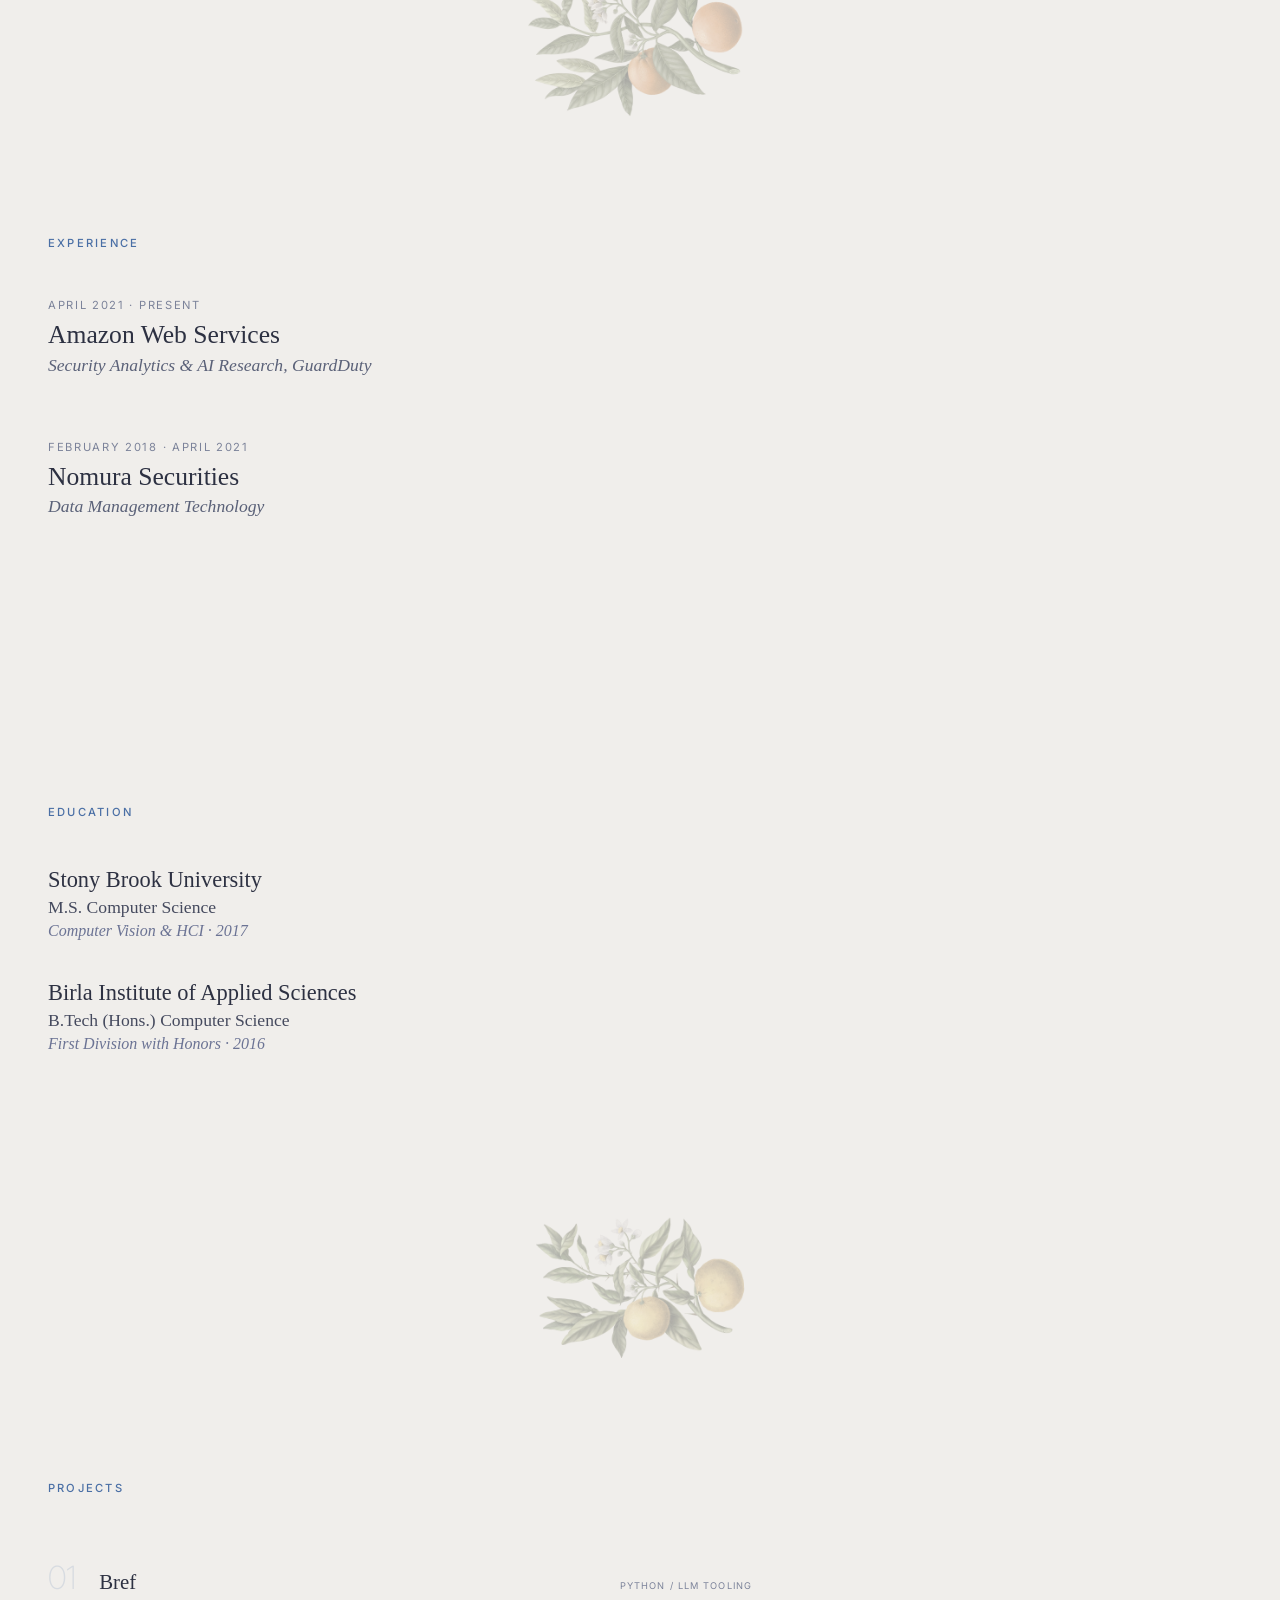
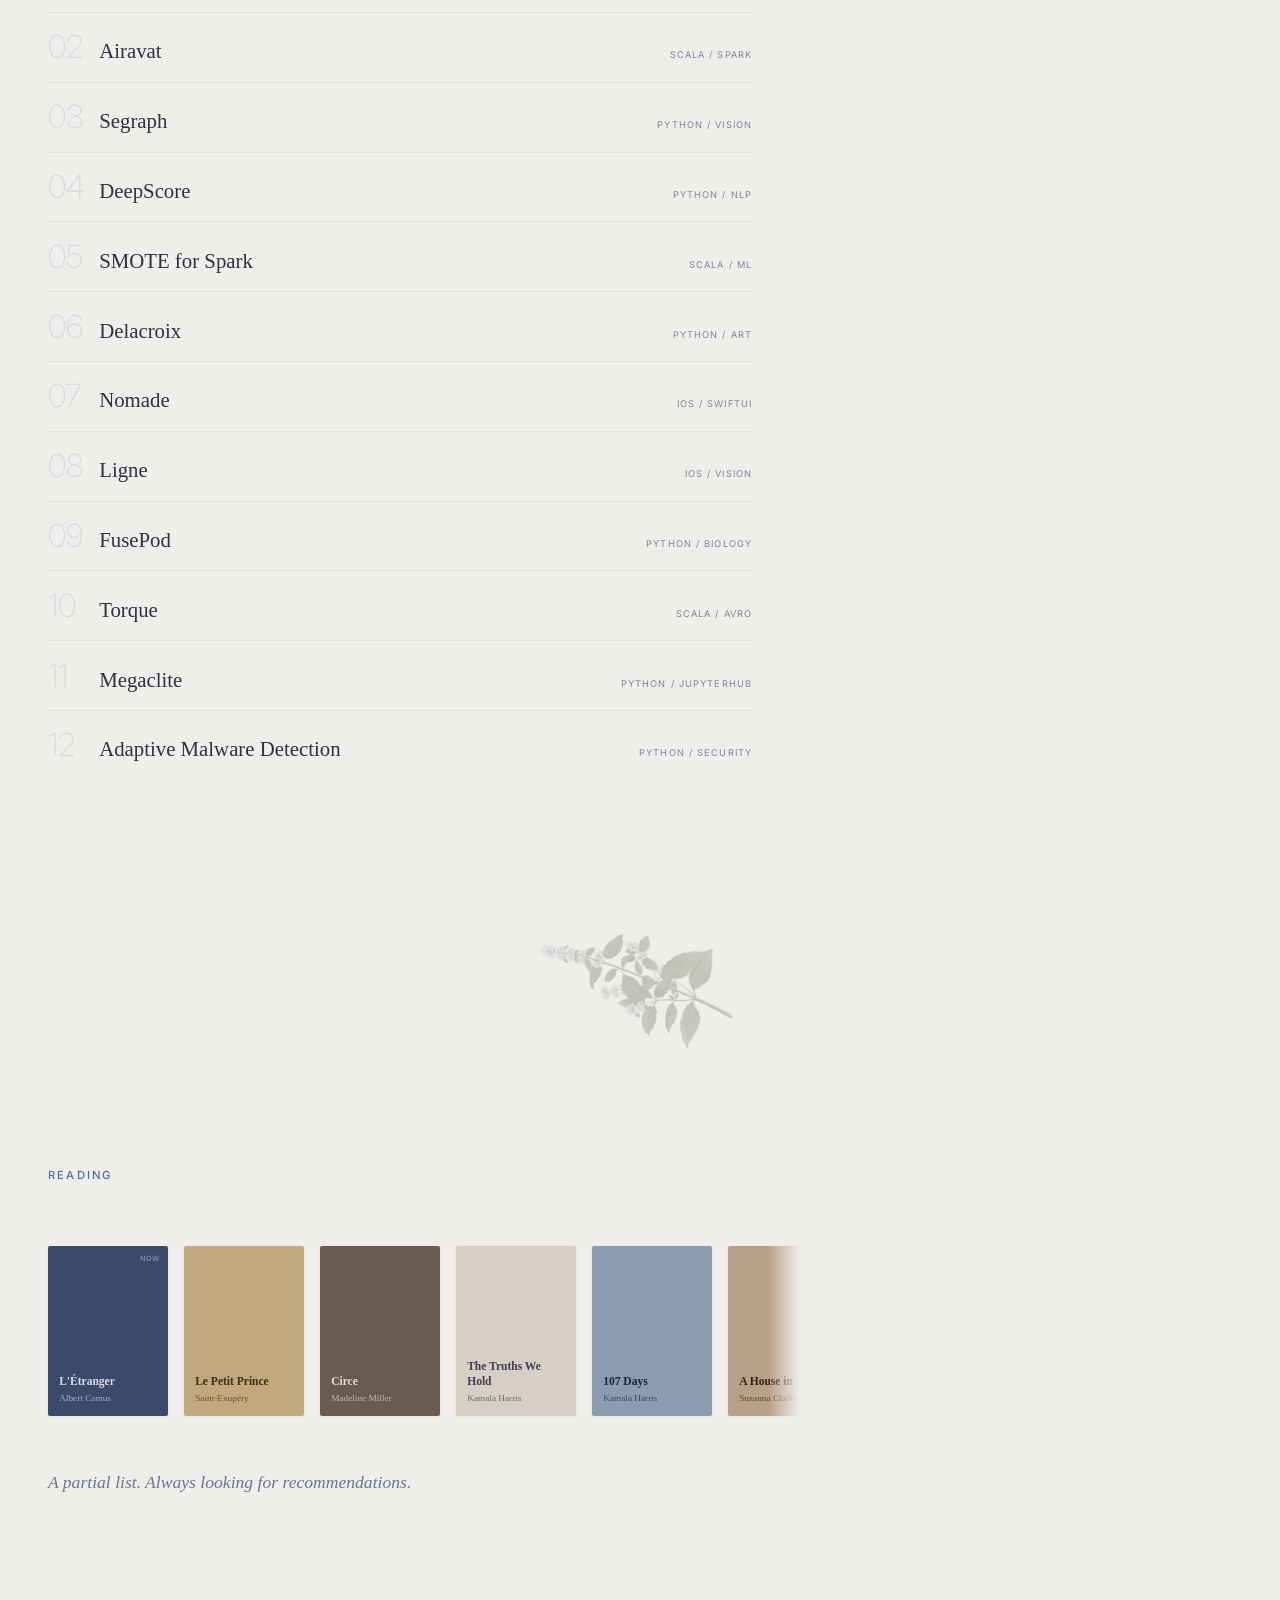
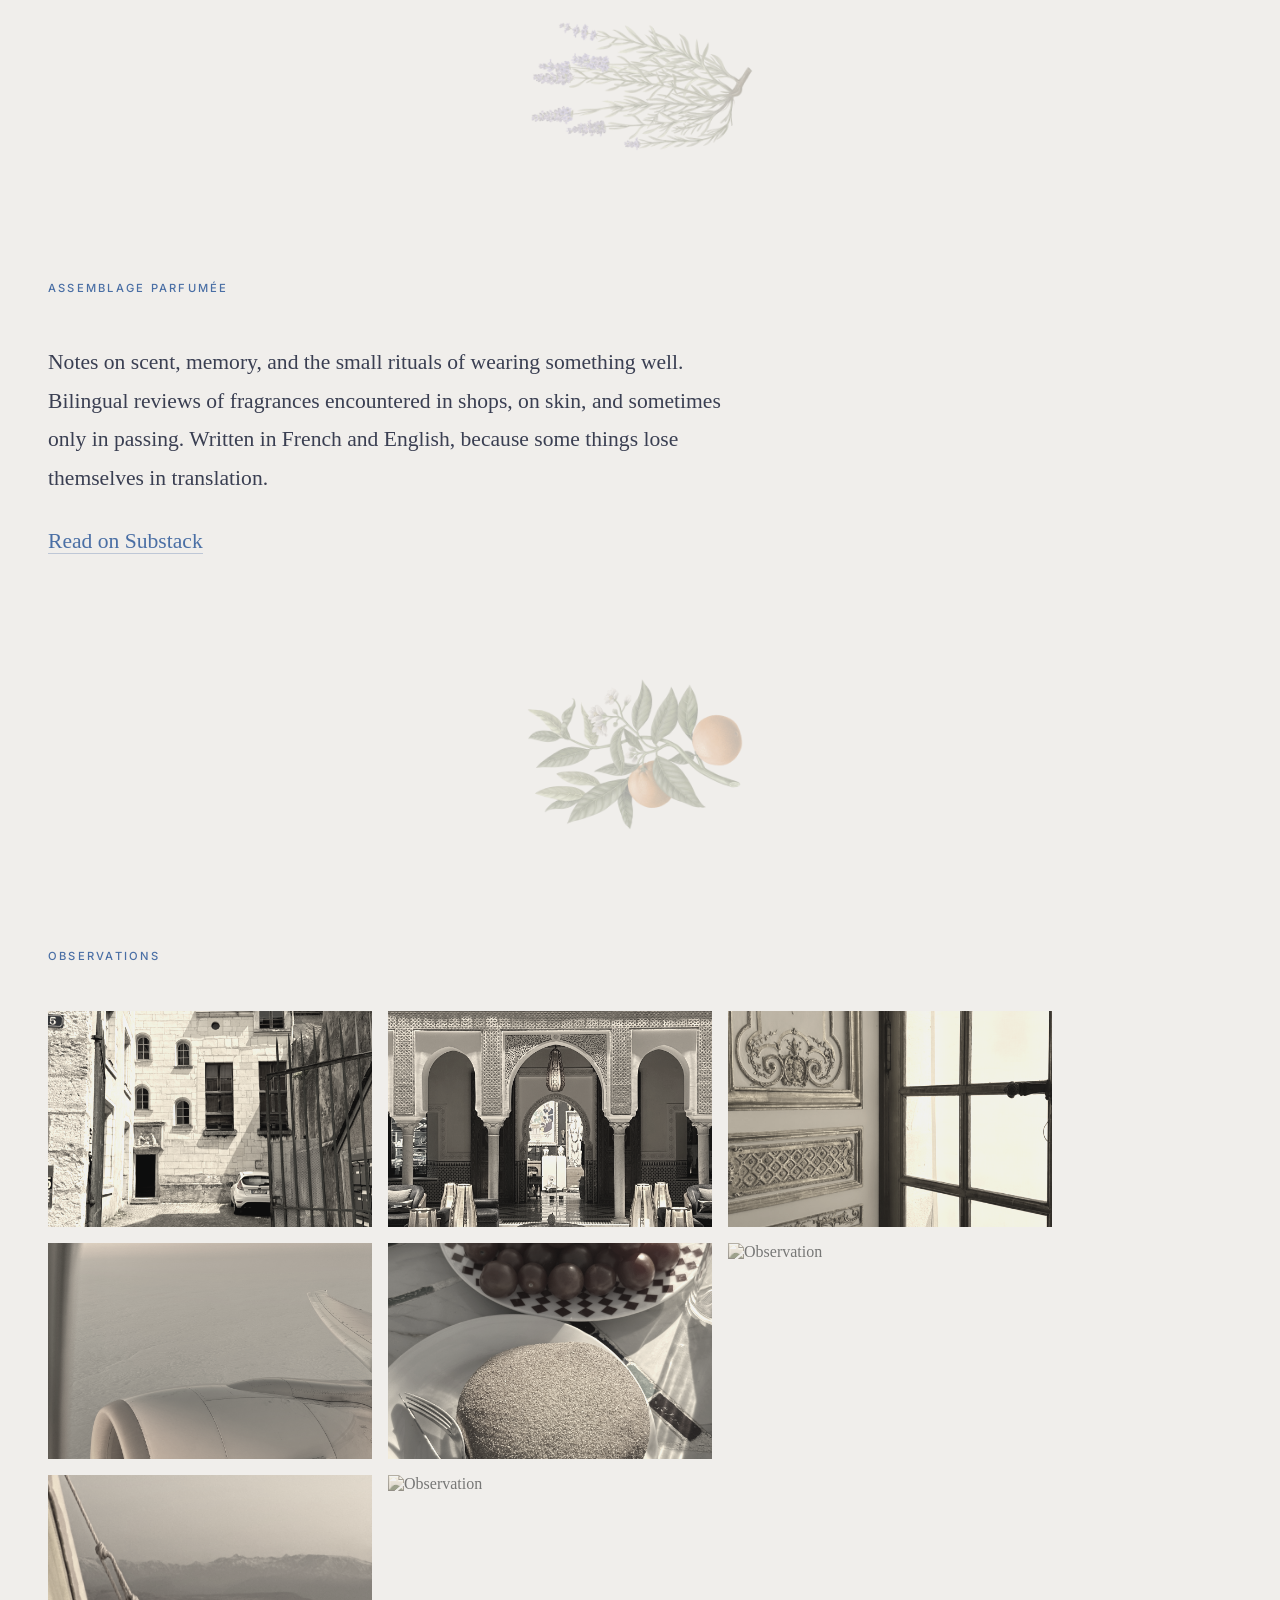
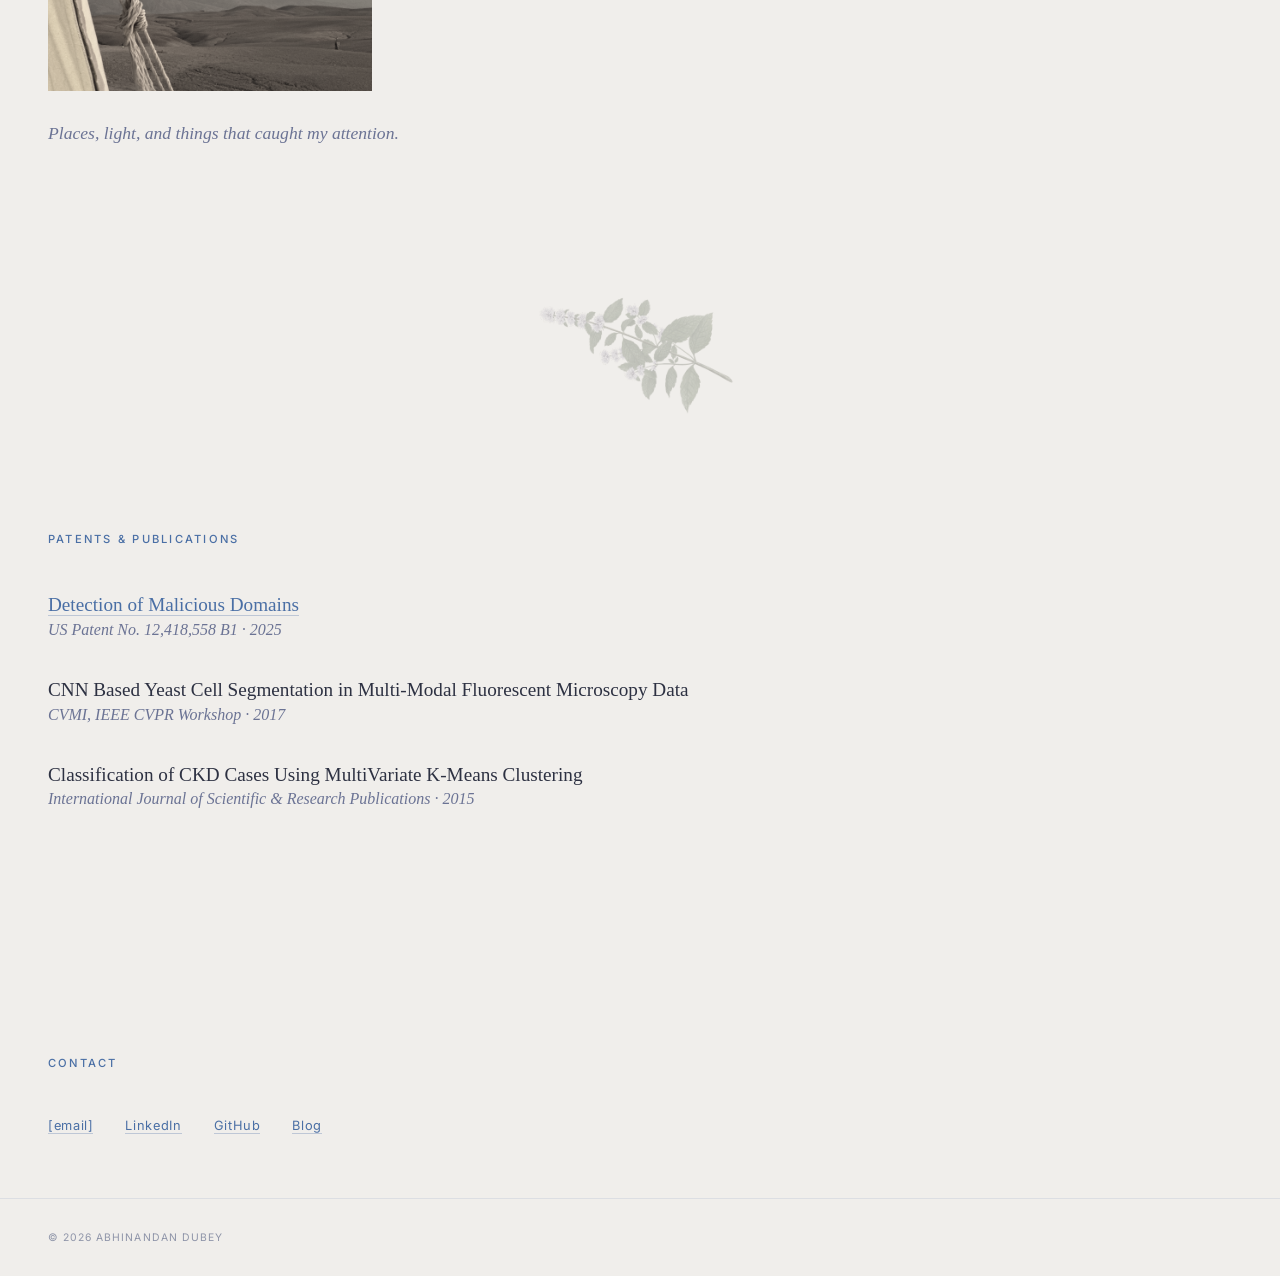
==== commit c206b919: "update stuff" ====
--- a/index.html
+++ b/index.html
@@ -341,12 +341,12 @@
 
   <div class="hero">
     <h1>Abhinandan<br>Dubey</h1>
-    <p class="tagline">graphs, language models, and the occasional painting</p>
+    <p class="tagline">on the gap between what an AI says and what it does. where mechanistic interpretability meets the red team.</p>
   </div>
 
   <section id="about" class="about">
     <div class="section-label">About</div>
-    <p>Hello from New York. I like building things, looking at paintings, and reading books I'll never finish. I studied computer science, spent time in computer vision research, and ended up working on AI and security at <a href="https://aws.amazon.com/">Amazon Web Services</a>, where I think about graphs, language models, and how to make cloud security less noisy.</p>
+    <p>Hello from New York. I like building things, looking at paintings, and reading books I'll never finish. I studied computer science, spent time in computer vision research, and ended up working on AI security at <a href="https://aws.amazon.com/">Amazon Web Services</a>, where I think about adversarial machine learning, threat detection, and how to make AI systems harder to fool.</p>
     <p>Outside of work I build whatever catches my attention. Lately that's been an AI wardrobe app, a tool that harvests art from museum APIs, and a <a href="https://abhinandandubey.github.io">blog</a> I write when something is worth writing about. I've been studying French for a few years now, and I read less than I probably should.</p>
   </section>
 
@@ -662,6 +662,15 @@
       <a href="https://abhinandandubey.github.io">Blog</a>
     </div>
   </div>
+
+  <!-- Pollen drift canvas — Carrier Frères / Provençal light -->
+  <canvas id="pollenCanvas" style="
+    position: fixed; top: 0; left: 0;
+    width: 100%; height: 100%;
+    pointer-events: none;
+    z-index: 1;
+    opacity: 1;
+  "></canvas>
 
   <script>
     // Drag-to-scroll for the book shelf
@@ -680,6 +689,108 @@
         w.scrollLeft = sl - (e.pageX - w.offsetLeft - startX);
       });
     })();
+
+    // Pollen / dust-mote drift animation
+    (function() {
+      var canvas = document.getElementById('pollenCanvas');
+      var ctx = canvas.getContext('2d');
+      var W, H, dpr;
+      var particles = [];
+      var COUNT = 55;
+
+      // Palette — warm Provençal tones that read against #f0eeeb
+      var COLORS = [
+        [168, 148, 118], // warm umber
+        [155, 138, 110], // dark sand
+        [178, 155, 122], // terracotta-sand
+        [145, 130, 105], // stone
+        [160, 140, 108], // amber-grey
+        [172, 152, 125], // chamois foncé
+      ];
+
+      function resize() {
+        dpr = window.devicePixelRatio || 1;
+        W = window.innerWidth;
+        H = window.innerHeight;
+        canvas.width  = W * dpr;
+        canvas.height = H * dpr;
+        ctx.setTransform(dpr, 0, 0, dpr, 0, 0);
+      }
+
+      function randBetween(a, b) { return a + Math.random() * (b - a); }
+
+      function makeParticle(spawnAtTop) {
+        var col = COLORS[Math.floor(Math.random() * COLORS.length)];
+        // Each particle is a tiny ellipse — some almost circular, some slightly elongated
+        var rx = randBetween(0.6, 2.0);
+        var ry = randBetween(0.5, 1.4);
+        return {
+          x:        randBetween(0, W),
+          y:        spawnAtTop ? randBetween(-20, 0) : randBetween(0, H),
+          vx:       randBetween(-0.08, 0.08),   // very slight horizontal drift
+          vy:       randBetween(0.18, 0.52),     // unhurried fall
+          rx:       rx,
+          ry:       ry,
+          rot:      randBetween(0, Math.PI),
+          rotSpeed: randBetween(-0.003, 0.003),
+          phase:    randBetween(0, Math.PI * 2), // sine-wave x wobble phase
+          freq:     randBetween(0.003, 0.008),   // wobble frequency
+          amp:      randBetween(0.15, 0.55),     // wobble amplitude (pixels/frame)
+          opacity:  randBetween(0.18, 0.45),
+          r: col[0], g: col[1], b: col[2],
+          t: 0,
+        };
+      }
+
+      function init() {
+        resize();
+        particles = [];
+        for (var i = 0; i < COUNT; i++) {
+          particles.push(makeParticle(false));
+        }
+      }
+
+      function draw() {
+        ctx.clearRect(0, 0, W, H);
+
+        for (var i = 0; i < particles.length; i++) {
+          var p = particles[i];
+          p.t += 1;
+          // Sine wave horizontal wander — gives that lazy Mediterranean drift
+          p.x  += p.vx + Math.sin(p.phase + p.t * p.freq) * p.amp;
+          p.y  += p.vy;
+          p.rot += p.rotSpeed;
+
+          // Recycle when out of view
+          if (p.y > H + 10 || p.x < -10 || p.x > W + 10) {
+            particles[i] = makeParticle(true);
+            continue;
+          }
+
+          ctx.save();
+          ctx.translate(p.x, p.y);
+          ctx.rotate(p.rot);
+          ctx.beginPath();
+          ctx.ellipse(0, 0, p.rx, p.ry, 0, 0, Math.PI * 2);
+          ctx.fillStyle = 'rgba(' + p.r + ',' + p.g + ',' + p.b + ',' + p.opacity + ')';
+          ctx.fill();
+          ctx.restore();
+        }
+
+        requestAnimationFrame(draw);
+      }
+
+      window.addEventListener('resize', function() {
+        resize();
+        // nudge out-of-bounds particles back
+        particles.forEach(function(p) {
+          if (p.x > W) p.x = W * Math.random();
+        });
+      });
+
+      init();
+      draw();
+    })();
   </script>
 
 
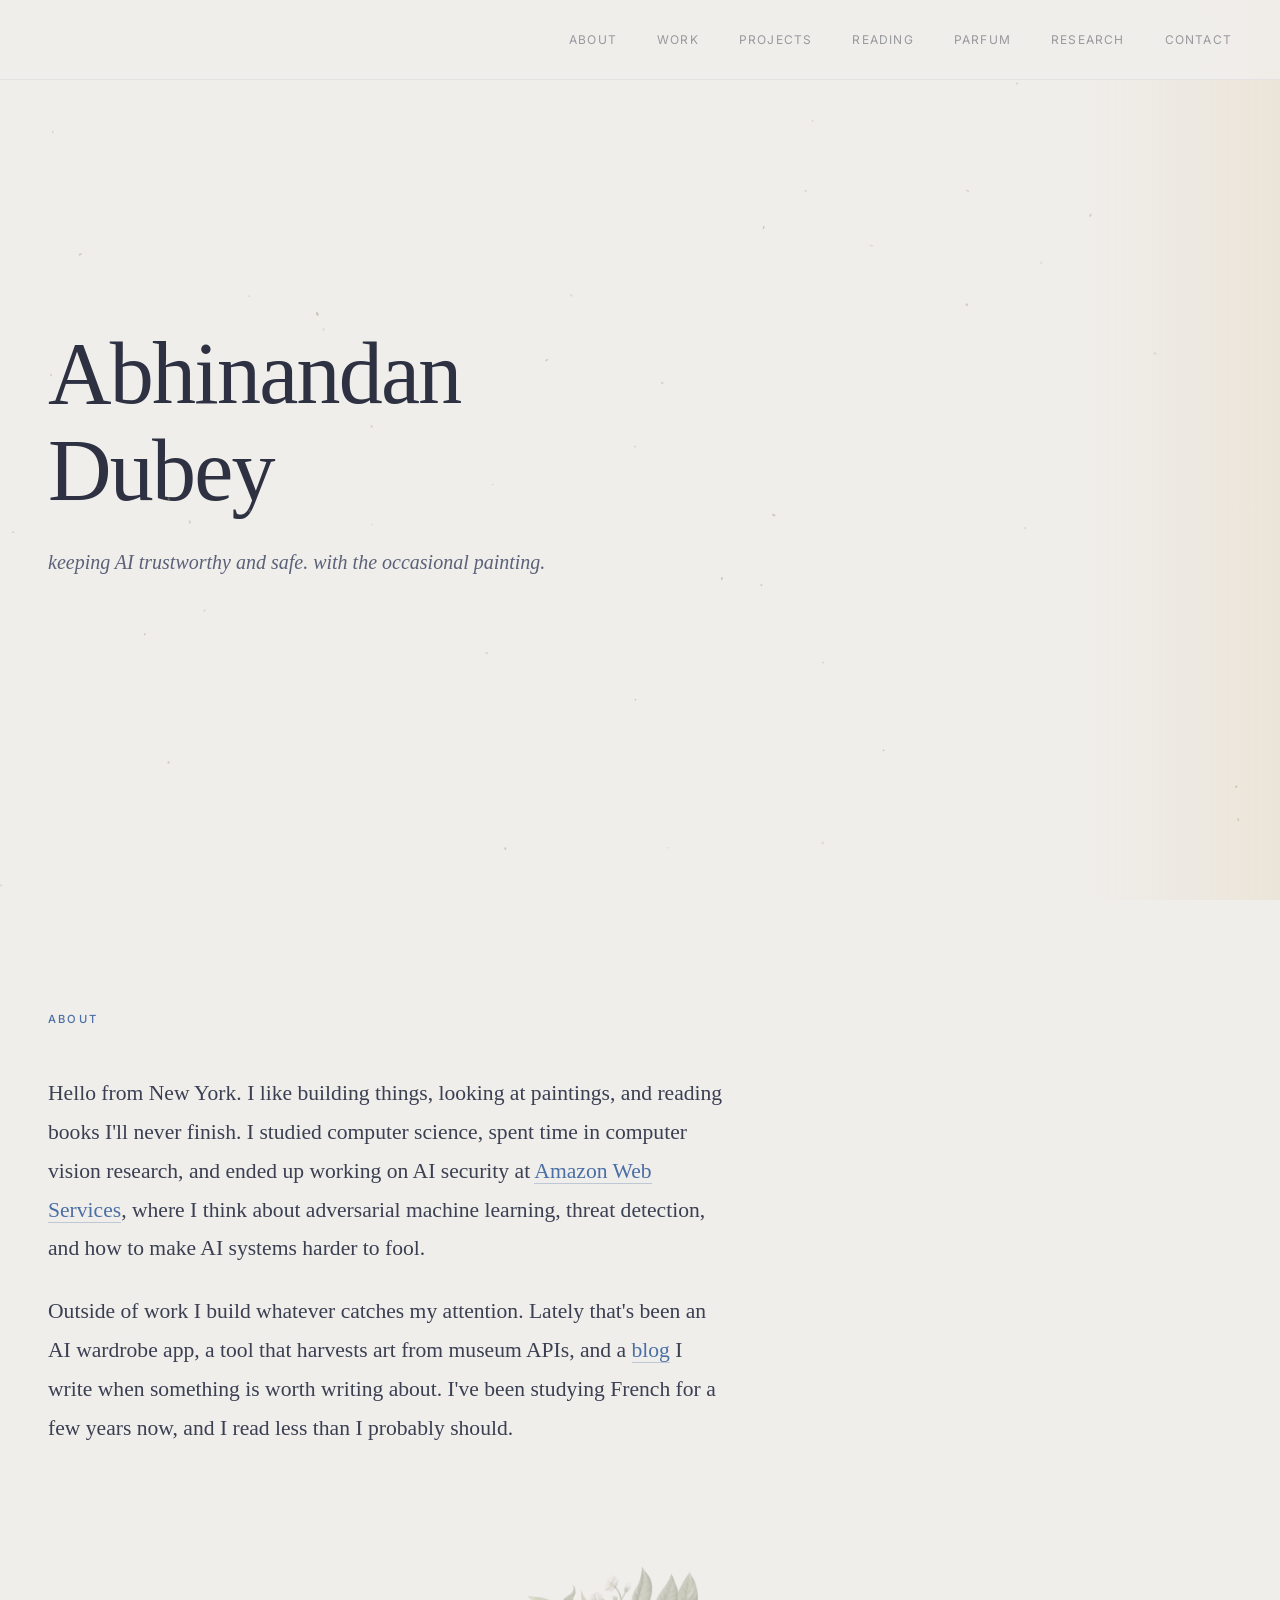
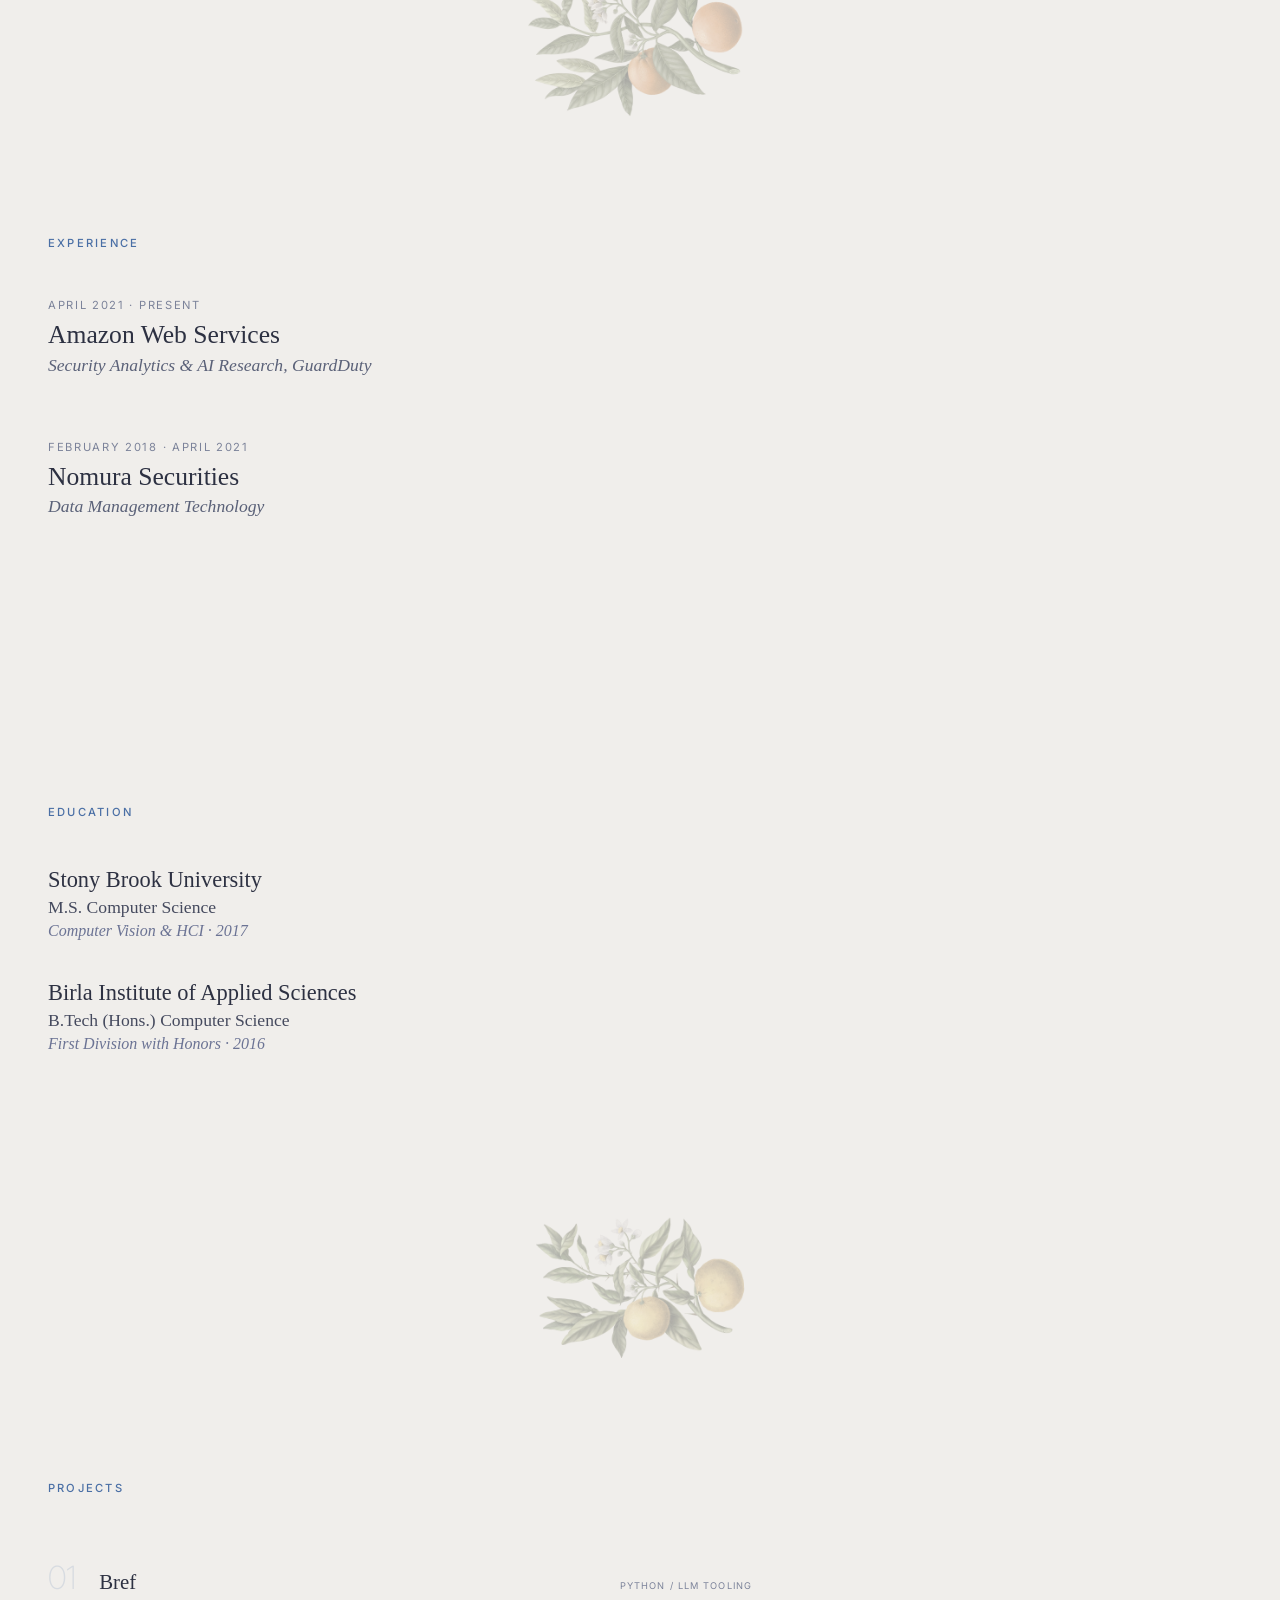
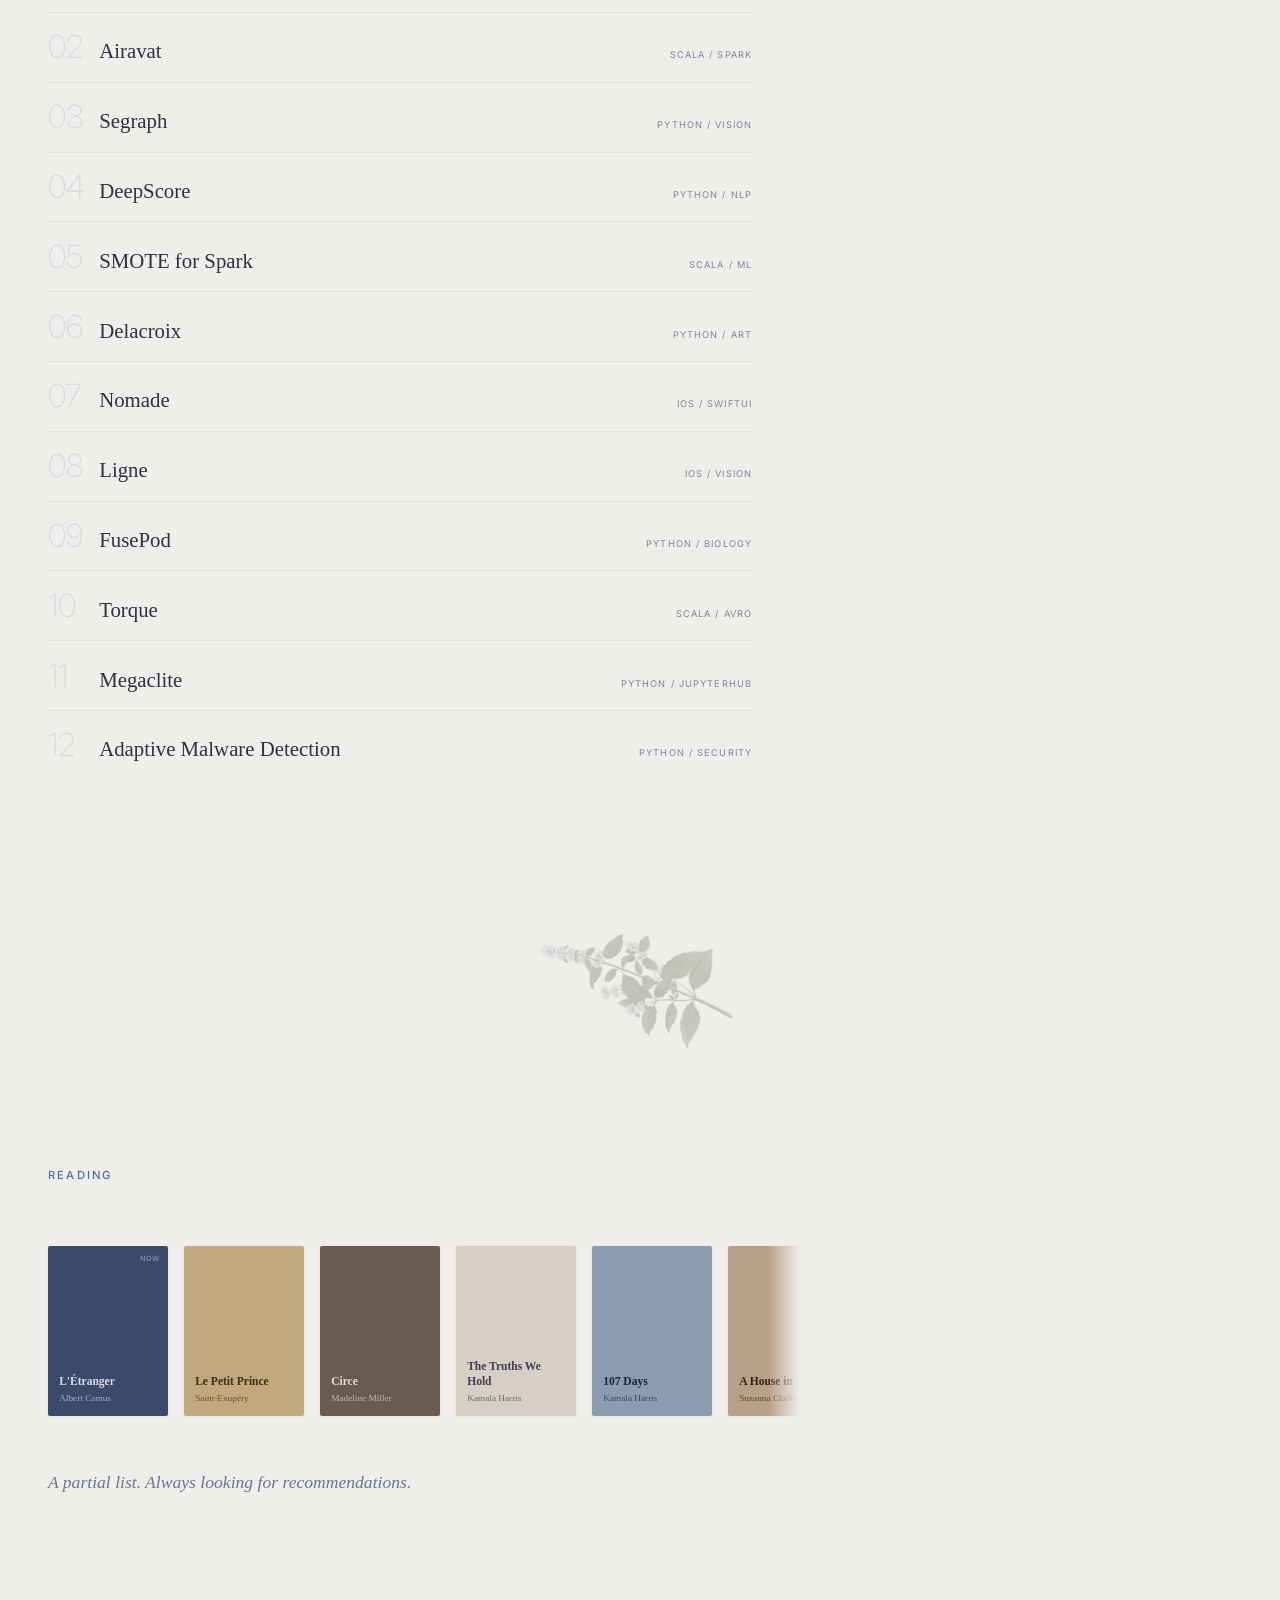
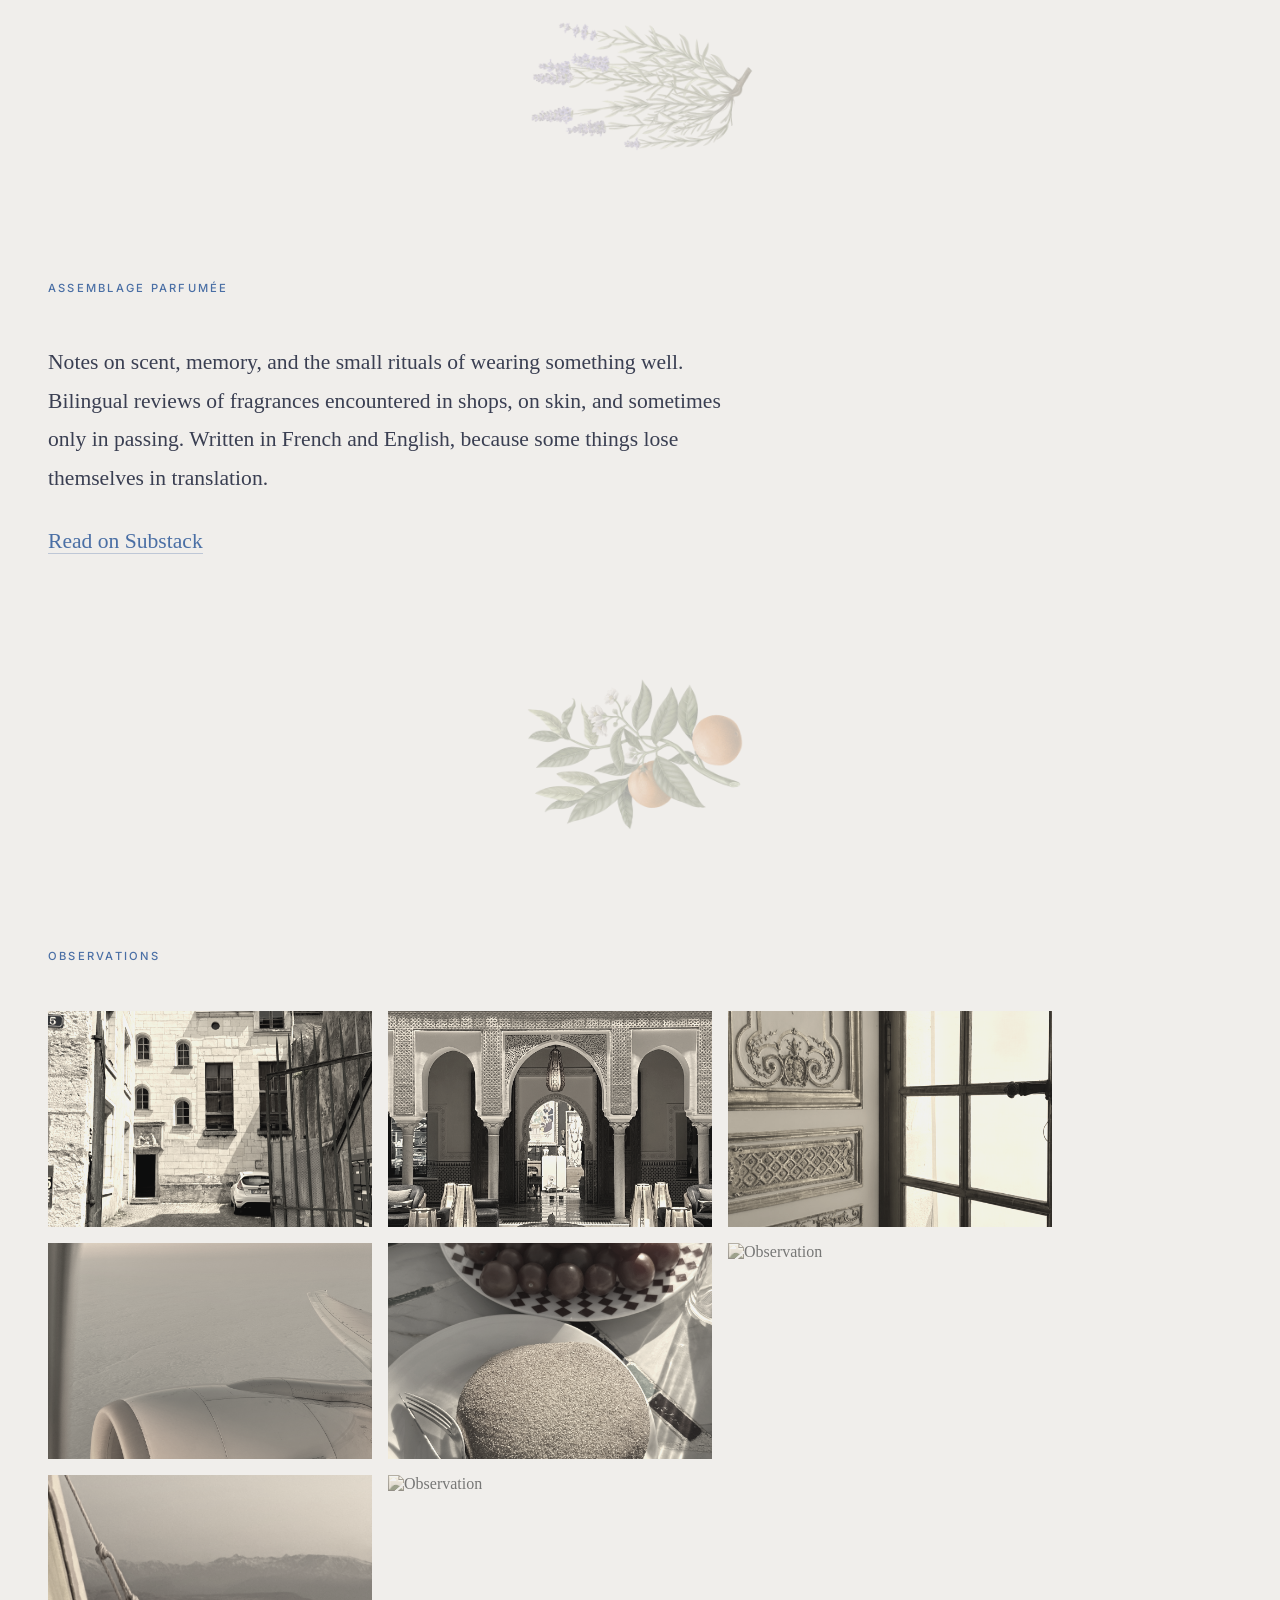
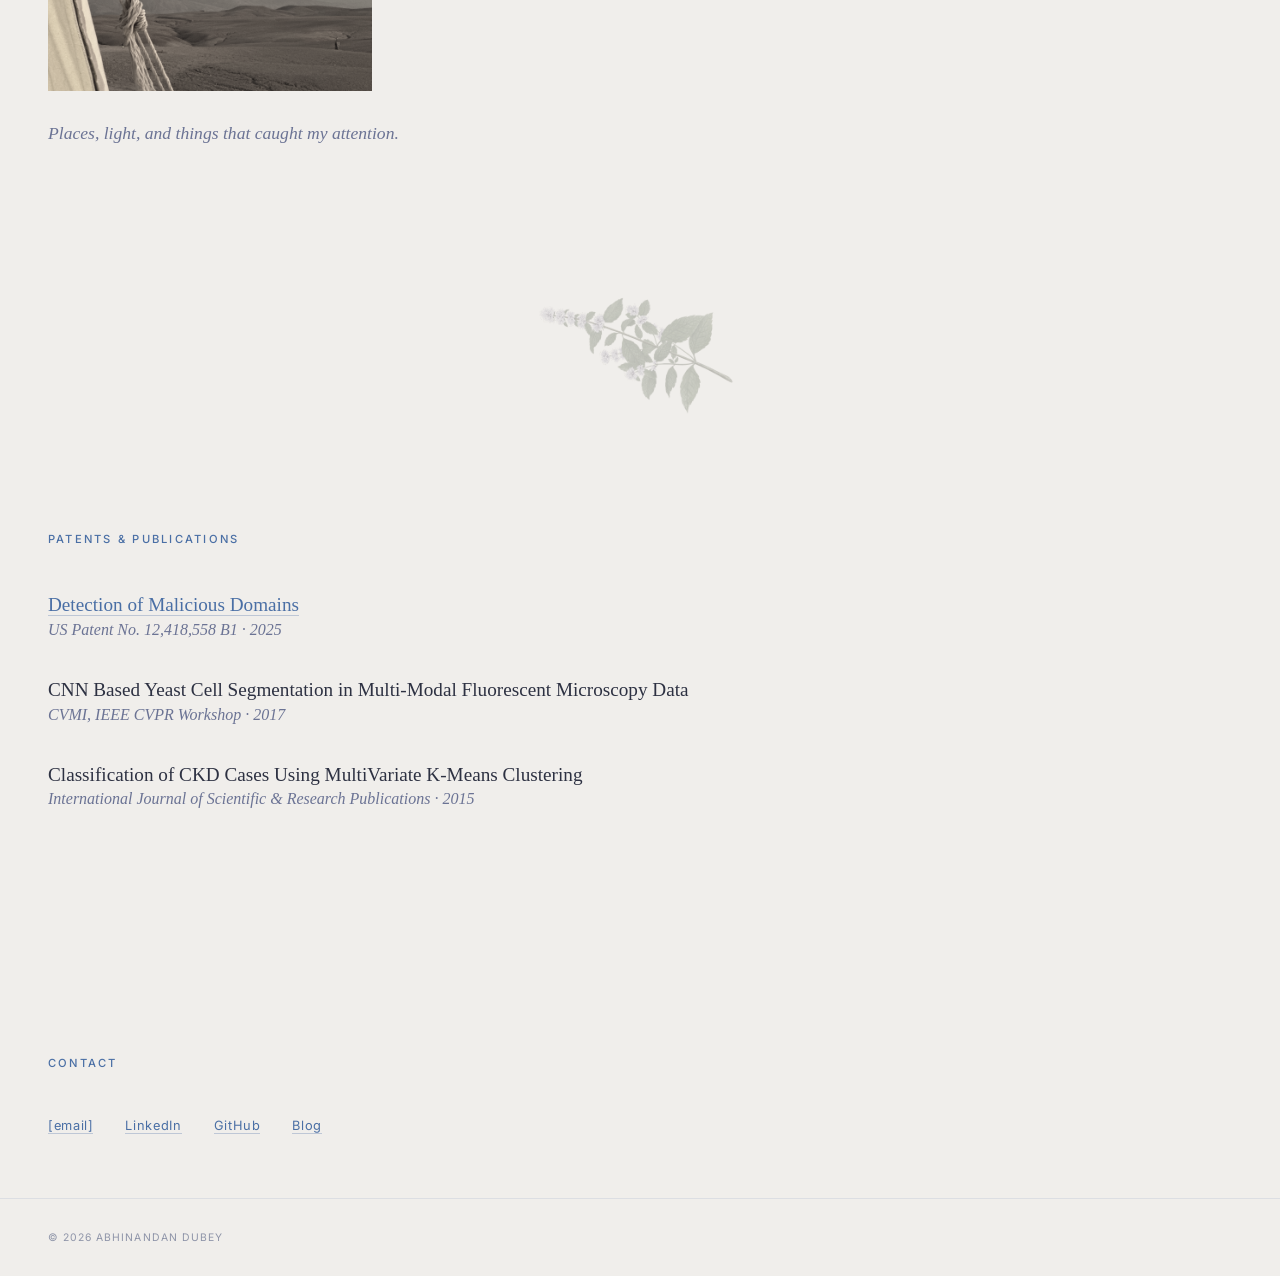
==== commit 0d8a207b: "updated" ====
--- a/index.html
+++ b/index.html
@@ -341,7 +341,7 @@
 
   <div class="hero">
     <h1>Abhinandan<br>Dubey</h1>
-    <p class="tagline">on the gap between what an AI says and what it does. where mechanistic interpretability meets the red team.</p>
+    <p class="tagline">keeping AI trustworthy and safe. with the occasional painting.</p>
   </div>
 
   <section id="about" class="about">
